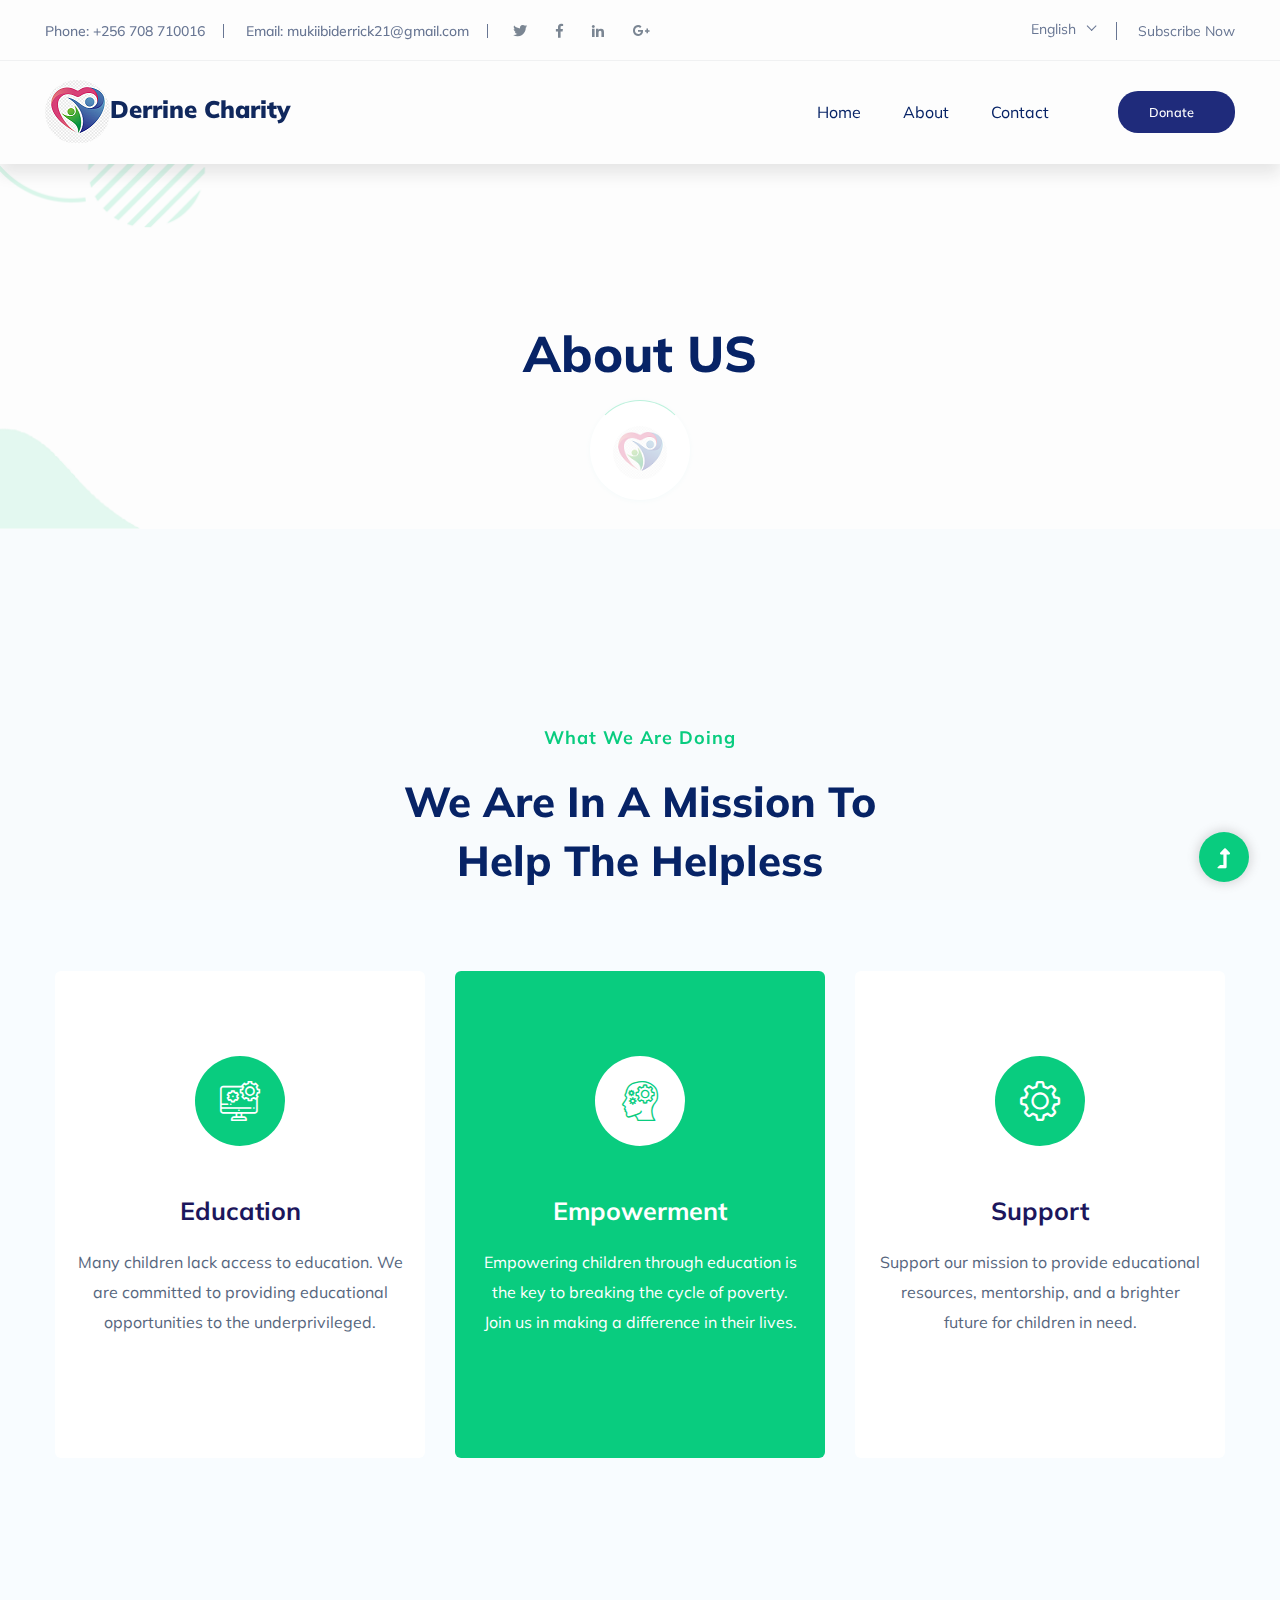
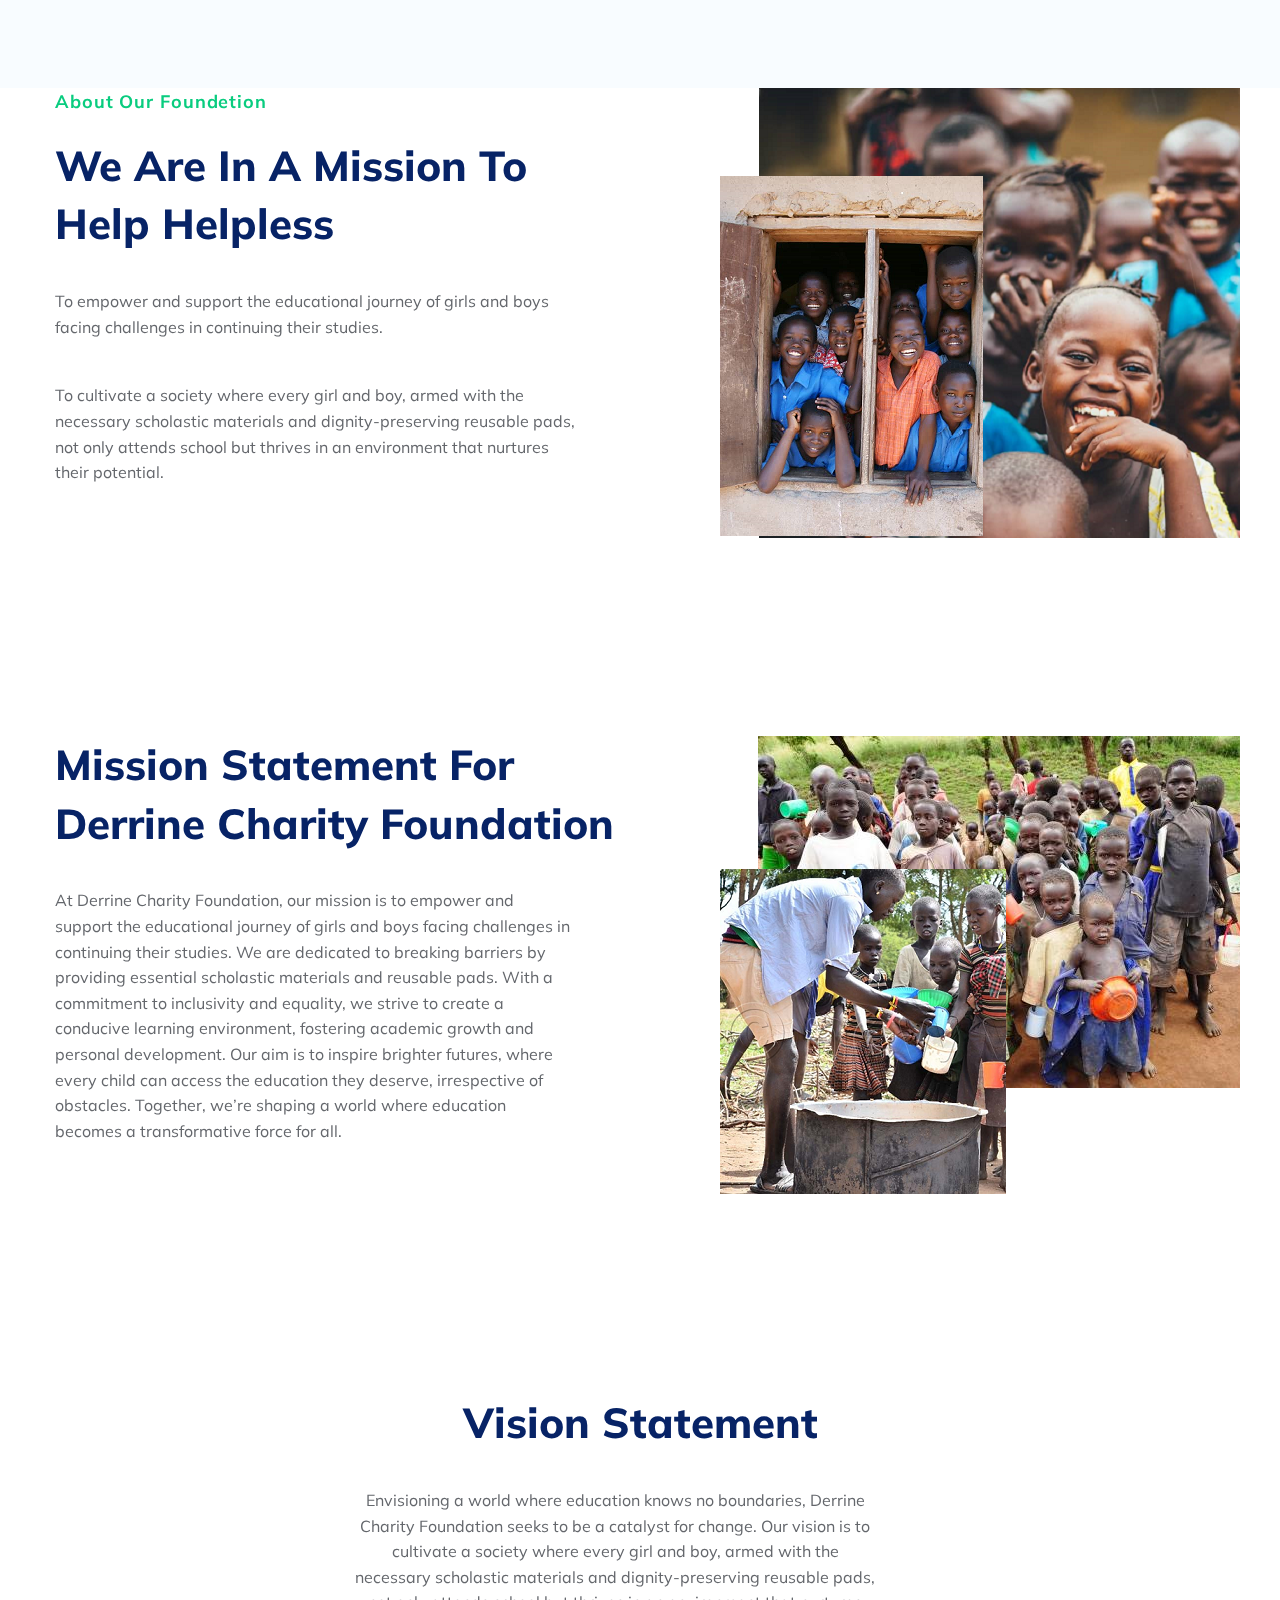
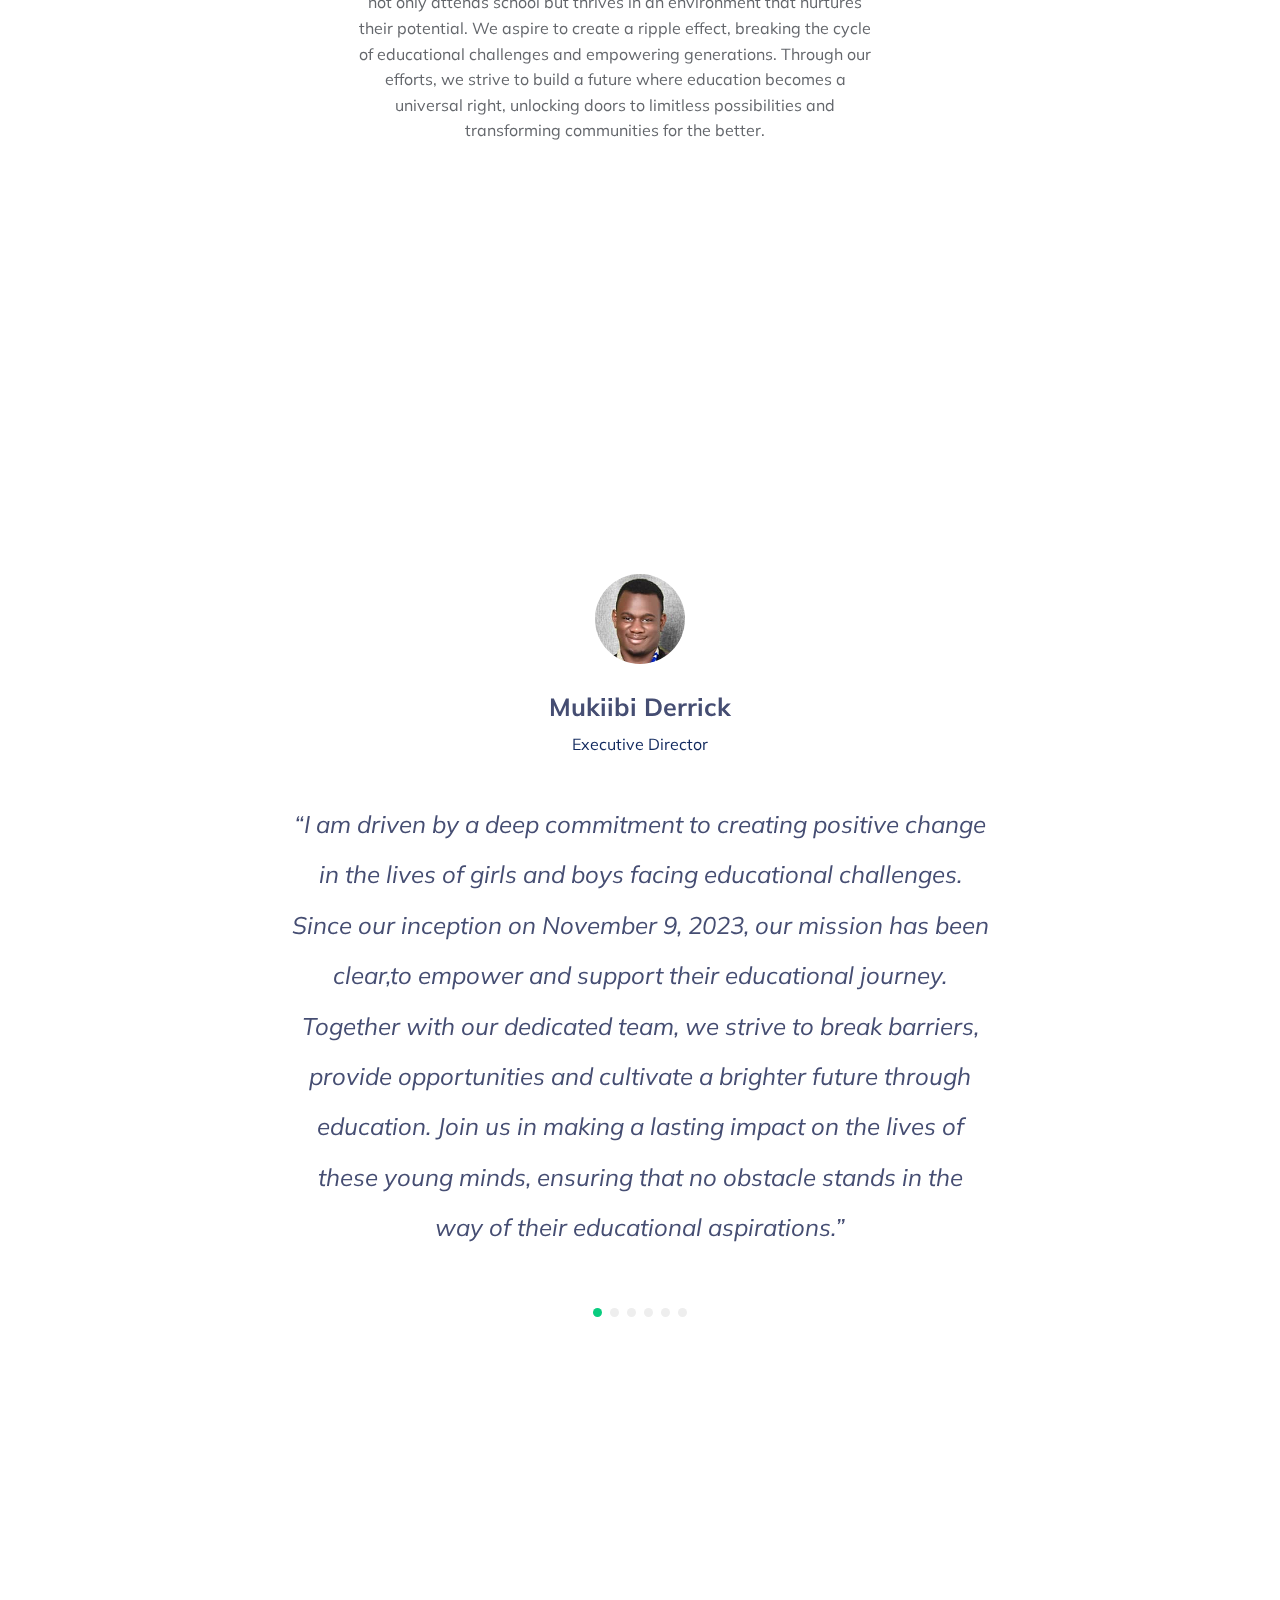
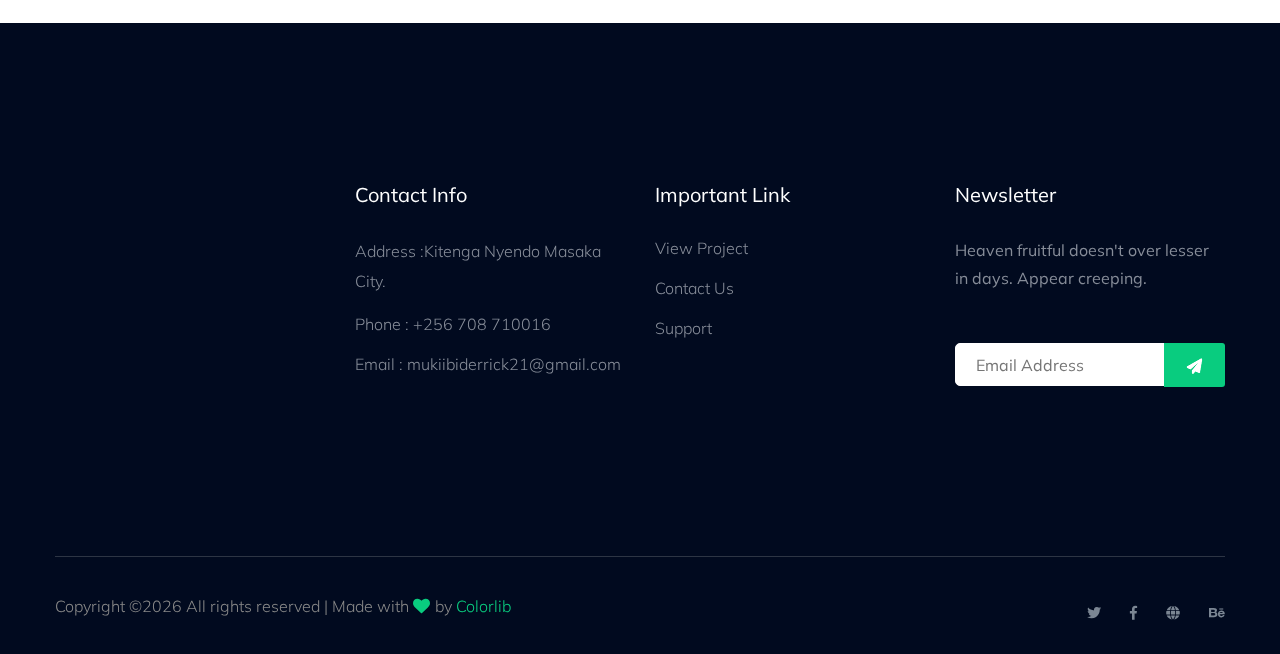
==== about.html @ 6954364d "editted" ====
<!doctype html>
<html class="no-js" lang="zxx">
<head>
    <meta charset="utf-8">
    <meta http-equiv="x-ua-compatible" content="ie=edge">
    <title>Derrine Charity Foundation</title>
    <meta name="description" content="">
    <meta name="viewport" content="width=device-width, initial-scale=1">
    <link rel="manifest" href="site.webmanifest">
    <link rel="shortcut icon" type="image/x-icon" href="assets/img/favicon.ico">

	<!-- CSS here -->
	<link rel="stylesheet" href="assets/css/bootstrap.min.css">
	<link rel="stylesheet" href="assets/css/owl.carousel.min.css">
	<link rel="stylesheet" href="assets/css/slicknav.css">
    <link rel="stylesheet" href="assets/css/flaticon.css">
    <link rel="stylesheet" href="assets/css/progressbar_barfiller.css">
    <link rel="stylesheet" href="assets/css/gijgo.css">
    <link rel="stylesheet" href="assets/css/animate.min.css">
    <link rel="stylesheet" href="assets/css/animated-headline.css">
	<link rel="stylesheet" href="assets/css/magnific-popup.css">
	<link rel="stylesheet" href="assets/css/fontawesome-all.min.css">
	<link rel="stylesheet" href="assets/css/themify-icons.css">
	<link rel="stylesheet" href="assets/css/slick.css">
	<link rel="stylesheet" href="assets/css/nice-select.css">
	<link rel="stylesheet" href="assets/css/style.css">
</head>
<body>
    <!-- ? Preloader Start -->
    <div id="preloader-active">
        <div class="preloader d-flex align-items-center justify-content-center">
            <div class="preloader-inner position-relative">
                <div class="preloader-circle"></div>
                <div class="preloader-img pere-text">
                    <!-- <img src="assets/img/logo/loder.png" alt=""> -->
                    <a href="index.html" class="logo"><img src="assets/img/logo/loder.png" class="loderr"></a>
                </div>
            </div>
        </div>
    </div>
    <!-- Preloader Start -->
    <header>
        <!-- Header Start -->
        <div class="header-area">
            <div class="main-header ">
                <div class="header-top d-none d-lg-block">
                    <div class="container-fluid">
                        <div class="col-xl-12">
                            <div class="row d-flex justify-content-between align-items-center">
                                <div class="header-info-left d-flex">
                                    <ul>     
                                        <li>Phone: +256 708 710016</li>
                                        <li>Email: mukiibiderrick21@gmail.com</li>
                                    </ul>
                                    <div class="header-social">    
                                        <ul>
                                            <li><a href="#"><i class="fab fa-twitter"></i></a></li>
                                            <li><a  href="https://www.facebook.com/sai4ull"><i class="fab fa-facebook-f"></i></a></li>
                                            <li><a href="#"><i class="fab fa-linkedin-in"></i></a></li>
                                            <li> <a href="#"><i class="fab fa-google-plus-g"></i></a></li>
                                        </ul>
                                    </div>
                                </div>
                                <div class="header-info-right d-flex align-items-center">
                                    <div class="select-this">
                                        <form action="#">
                                            <div class="select-itms">
                                                <select name="select" id="select1">
                                                    <option value="">English</option>
                                                    <option value="">Bangla</option>
                                                    <option value="">Arabic</option>
                                                    <option value="">Hindi</option>
                                                </select>
                                            </div>
                                        </form>
                                    </div>
                                    <ul class="contact-now">     
                                        <li><a href="#">Subscribe Now</a></li>
                                    </ul>
                                </div>
                            </div>
                        </div>
                    </div>
                </div>
                <div class="header-bottom  header-sticky">
                    <div class="container-fluid">
                        <div class="row align-items-center">
                            <!-- Logo -->
                            <div class="col-xl-2 col-lg-2">
                                <div class="logo">
                                    <!-- <a href="index.html"><img src="assets/img/logo/logo.png" alt=""></a> -->
                                    <a href="index.html" class="logo"><img src="assets/img/logo/loder.png" class="loderr">Derrine Charity </a>
                                </div>
                            </div>
                            <div class="col-xl-10 col-lg-10">
                                <div class="menu-wrapper  d-flex align-items-center justify-content-end">
                                    <!-- Main-menu -->
                                    <div class="main-menu d-none d-lg-block">
                                        <nav>
                                            <ul id="navigation">                                                                                          
                                                <li><a href="index.html">Home</a></li>
                                                <li><a href="about.html">About</a></li>
                                                <!-- <li><a href="program.html">latest causes</a></li> -->
                                                <!-- <li><a href="events.html">social events </a></li>
                                                <li><a href="blog.html">Blog</a>
                                                    <ul class="submenu">
                                                        <li><a href="blog.html">Blog</a></li>
                                                        <li><a href="blog_details.html">Blog Details</a></li>
                                                        <li><a href="elements.html">Element</a></li>
                                                    </ul>
                                                </li> -->
                                                <li><a href="contact.html">Contact</a></li>
                                            </ul>
                                        </nav>
                                    </div>
                                    <!-- Header-btn -->
                                    <div class="header-right-btn d-none d-lg-block ml-20">
                                        <a href="#" class="genric-btn primary circle arrow">Donate<span class="lnr lnr-arrow-right"></span></a>
                                    </div>
                                </div>
                            </div> 
                            <!-- Mobile Menu -->
                            <div class="col-12">
                                <div class="mobile_menu d-block d-lg-none"></div>
                            </div>
                        </div>
                    </div>
                </div>
            </div>
        </div>
        <!-- Header End -->
    </header>
    <!-- header end -->
    <main>
    <!--? Hero Start -->
    <div class="slider-area2">
        <div class="slider-height2 d-flex align-items-center">
            <div class="container">
                <div class="row">
                    <div class="col-xl-12">
                        <div class="hero-cap hero-cap2 pt-20 text-center">
                            <h2>About US</h2>
                        </div>
                    </div>
                </div>
            </div>
        </div>
    </div>
    <!-- Hero End -->
    <!--? Services Area Start -->
    <div class="service-area section-padding30">
        <div class="container">
            <div class="row justify-content-center">
                <div class="col-xl-6 col-lg-7 col-md-10 col-sm-10">
                    <!-- Section Tittle -->
                    <div class="section-tittle text-center mb-80">
                        <span>What we are doing</span>
                        <h2>We Are In A Mission To Help The Helpless</h2>
                    </div>
                </div>
            </div>
            <div class="row">
                <div class="col-lg-4 col-md-6 col-sm-6">
                    <div class="single-cat text-center mb-50">
                        <div class="cat-icon">
                            <span class="flaticon-null-1"></span>
                        </div>
                        <div class="cat-cap">
                            <h5><a href="#">Education</a></h5>
                            <p>Many children lack access to education. We are committed to providing educational opportunities to the underprivileged.</p>
                        </div>
                    </div>
                </div>
                <div class="col-lg-4 col-md-6 col-sm-6">
                    <div class="single-cat active text-center mb-50">
                        <div class="cat-icon">
                            <span class="flaticon-think"></span>
                        </div>
                        <div class="cat-cap">
                            <h5><a href="#">Empowerment</a></h5>
                            <p>Empowering children through education is the key to breaking the cycle of poverty. Join us in making a difference in their lives.</p>
                        </div>
                    </div>
                </div>
                <div class="col-lg-4 col-md-6 col-sm-6">
                    <div class="single-cat text-center mb-50">
                        <div class="cat-icon">
                            <span class="flaticon-gear"></span>
                        </div>
                        <div class="cat-cap">
                            <h5><a href="#">Support</a></h5>
                            <p>Support our mission to provide educational resources, mentorship, and a brighter future for children in need.</p>
                        </div>
                    </div>
                </div>
            </div>
        </div>
    </div>
    <!-- Services Area End -->
    <!--? About Law Start-->
    <section class="about-low-area section-padding2 mtop">
        <div class="container">
            <div class="row">
                <div class="col-lg-6 col-md-10">
                    <div class="about-caption mb-50">
                        <!-- Section Tittle -->
                        <div class="section-tittle mb-35">
                            <span>About our foundetion</span>
                            <h2>We Are In A Mission To  Help Helpless</h2>
                        </div>
                        <p>To empower and support the educational journey of girls and boys facing challenges in continuing their studies.
                        </p>
                        <p>To cultivate a society where every girl and boy, armed with the necessary scholastic materials and dignity-preserving reusable pads, not only attends school but thrives in an environment that nurtures their potential.
                        </p>
                     
                     
                    </div>
                   
                </div>
                <div class="col-lg-6 col-md-12">
                    <!-- about-img -->
                    <div class="about-img ">
                        <div class="about-font-img d-none d-lg-block">
                            <img src="assets/img/gallery/about2.png" alt="">
                        </div>
                        <div class="about-back-img ">
                            <img src="assets/img/gallery/about1.png" alt="">
                        </div>
                    </div>
                </div>
            </div>
        </div>
    </section>

    <section class="about-low-area section-padding2 mtop">
        <div class="container">
            <div class="row">
                <div class="col-lg-6 col-md-10">
                    <div class="about-caption mb-50">
                        <!-- Section Tittle -->
                        <div class="section-tittle mb-35">
                           
                            <h2>Mission Statement for Derrine Charity Foundation</h2>
                        </div>
                        <p>At Derrine Charity Foundation, our mission is to empower and support the educational journey of girls and boys facing challenges in continuing their studies. 
                            We are dedicated to breaking barriers by providing essential scholastic materials and reusable pads. With a commitment to inclusivity and equality, 
                            we strive to create a conducive learning environment, fostering academic growth and personal development. Our aim is to inspire brighter futures, where every child can access the education they deserve, irrespective of obstacles. 
                            Together, we’re shaping a world where education becomes a transformative force for all.
                        </p>
                     
                    </div>
                   
                </div>
                <div class="col-lg-6 col-md-12">
                    <!-- about-img -->
                    <div class="about-img ">
                        <div class="about-font-img d-none d-lg-block ">
                            <img src="assets/img/gallery/about6.png" alt="">
                        </div>
                        <div class="about-back-img ">
                            <img src="assets/img/gallery/about4.png" alt="">
                        </div>
                    </div>
                </div>
               
            </div>
        </div>
    </section>

    <section class="about-low-area section-padding2 mtop">
        <div class="container full2">
            <div class="row full2">
                <div class="col-lg-6 col-md-10">
                    <div class="about-caption mb-50">
                        <!-- Section Tittle -->
                        <div class="section-tittle mb-35">
                           
                            <h2> Vision Statement</h2>
                        </div>
                        <p>Envisioning a world where education knows no boundaries, Derrine Charity Foundation seeks to be a catalyst for change. Our vision is to cultivate a society 
                            where every girl and boy, armed with the necessary scholastic materials
                             and dignity-preserving reusable pads, not only attends school but thrives in an environment that nurtures their potential. We aspire to create a ripple effect, breaking the cycle of educational challenges and empowering generations. Through our efforts, we strive to build a future where education becomes a universal right, unlocking doors to limitless possibilities and transforming communities for the better.
                        </p>
                     
                    </div>
                   
                </div>
              
            </div>
        </div>
    </section>
    <!-- About Law End-->
    <!-- Want To work -->
    <div class="testimonial-area testimonial-padding mtop">
        <div class="container">
            <!-- Testimonial contents -->
            <div class="testimonial-area testimonial-padding">
                <div class="container">
                    <!-- Testimonial contents -->
                    <div class="row d-flex justify-content-center">
                        <div class="col-xl-8 col-lg-8 col-md-10">
                            <div class="h1-testimonial-active dot-style">
                                <!-- Single Testimonial -->
                                <div class="single-testimonial text-center">
                                    <div class="testimonial-caption ">
                                        <!-- founder -->
                                        <div class="testimonial-founder">
                                            <div class="founder-img mb-40 ">
                                                <img src="assets/img/gallery/derrick.png" class="rad">
                                                <span>Mukiibi Derrick</span>
                                                <p>Executive Director</p>
                                            </div>
                                        </div>
                                        <div class="testimonial-top-cap">
                                            <p>“I am driven by a deep commitment to creating positive change in the lives of girls and boys facing educational challenges. Since our inception on November 9, 2023, 
                                                our mission has been clear,to empower and support their educational journey. 
                                                Together with our dedicated team, we strive to break barriers, provide opportunities and cultivate a brighter future through education. 
                                                Join us in making a lasting impact on the lives of these young minds,
                                                 ensuring that no obstacle stands in the way of their educational aspirations.”</p>
                                        </div>
                                    </div>
                                </div>
                                <!-- Single Testimonial -->
                                <div class="single-testimonial text-center">
                                    <div class="testimonial-caption ">
                                        <!-- founder -->
                                        <div class="testimonial-founder">
                                            <div class="founder-img mb-40 ">
                                                <img src="assets/img/gallery/caroline.png" class="rad" alt="">
                                                <span>Nabuunya Caroline</span>
                                                <p>Finance Manager</p>
                                            </div>
                                        </div>
                                        <div class="testimonial-top-cap">
                                            <p>“Managing finances is not just about numbers; it's about making every penny count for the betterment of our community. Together, let's build a financially sustainable future.”</p>
                                        </div>
                                    </div>
                                </div>
                                <!-- Single Testimonial -->
                                <div class="single-testimonial text-center">
                                    <div class="testimonial-caption ">
                                        <!-- founder -->
                                        <div class="testimonial-founder">
                                            <div class="founder-img mb-40">
                                                <img src="assets/img/gallery/flavia.jpg "class="rad"  alt="">
                                                <span>Namuddu Flavia</span>
                                                <p>Secretary</p>
                                            </div>
                                        </div>
                                        <div class="testimonial-top-cap">
                                            <p>“As a secretary, I ensure smooth communication and organization. Let's work together to create a positive impact and lasting change in the lives of those we serve.”</p>
                                        </div>
                                    </div>
                                </div>
                                 <!-- Single Testimonial -->
                                 <div class="single-testimonial text-center">
                                    <div class="testimonial-caption ">
                                        <!-- founder -->
                                        <div class="testimonial-founder">
                                            <div class="founder-img mb-40">
                                                <img src="assets/img/gallery/christine.png "class="rad"  alt="">
                                                <span>Nakazibwe Christine</span>
                                                <p>Adminitrative Coordinator</p>
                                            </div>
                                        </div>
                                        <div class="testimonial-top-cap">
                                            <p>“In my role, I strive for efficient and effective administrative processes. Together, let's build a strong foundation for our organization's success.”</p>
                                        </div>
                                    </div>
                                </div>
                                  <!-- Single Testimonial -->
                                  <div class="single-testimonial text-center">
                                    <div class="testimonial-caption ">
                                        <!-- founder -->
                                        <div class="testimonial-founder">
                                            <div class="founder-img mb-40">
                                                <img src="assets/img/gallery/funds.png "class="rad"  alt="">
                                                <span>Dungu Lawrence Rodgers</span>
                                                <p>Fundraising Co-ordinator</p>
                                            </div>
                                        </div>
                                        <div class="testimonial-top-cap">
                                            <p>“As the Fundraising Coordinator, I am passionate about connecting donors with impactful projects. Let's join hands to make a difference in the lives of those in need.”</p>
                                        </div>
                                    </div>
                                </div>
                                  <!-- Single Testimonial -->
                                  <div class="single-testimonial text-center">
                                    <div class="testimonial-caption ">
                                        <!-- founder -->
                                        <div class="testimonial-founder">
                                            <div class="founder-img mb-40">
                                                <img src="assets/img/gallery/operations.png "class="rad"  alt="">
                                                <span>Mathias Siligi Makoba</span>
                                                <p>Operations Manager</p>
                                            </div>
                                        </div>
                                        <div class="testimonial-top-cap">
                                            <p>“I am at an age where I just want to be fit and healthy our bodies are our responsibility! So start caring for your body and it will care for you. Eat clean it will care for you and workout hard.”</p>
                                        </div>
                                    </div>
                                </div>
                            </div>
                        </div>
                    </div>
                </div>
            </div>
    <!-- Testimonial End -->

    <!--? Count Down Start -->
   
    <!-- Count Down End -->

    </main>
    <footer>
        <div class="footer-wrapper section-bg2" data-background="assets/img/gallery/footer_bg.png">
            <!-- Footer Top-->
            <div class="footer-area footer-padding">
                <div class="container">
                    <div class="row d-flex justify-content-between">
                        <div class="col-xl-3 col-lg-3 col-md-4 col-sm-6">
                        <div class="single-footer-caption mb-50">
                            <div class="single-footer-caption mb-30">
                                <div class="footer-tittle">
                                    <div class="footer-logo mb-20">
                                        <!-- <a href="index.html" class="logo1">logo</a> -->
                                    </div>
                                </div>
                            </div>
                        </div>
                        </div>
                        <div class="col-xl-3 col-lg-3 col-md-4 col-sm-5">
                            <div class="single-footer-caption mb-50">
                                <div class="footer-tittle">
                                    <h4>Contact Info</h4>
                                    <ul>
                                        <li>
                                            <p>Address :Kitenga Nyendo Masaka City.</p>
                                        </li>
                                        <li><a href="#">Phone : +256 708 710016</a></li>
                                        <li><a href="#">Email : mukiibiderrick21@gmail.com</a></li>
                                    </ul>
                                </div>

                            </div>
                        </div>
                        <div class="col-xl-3 col-lg-3 col-md-4 col-sm-5">
                            <div class="single-footer-caption mb-50">
                                <div class="footer-tittle">
                                    <h4>Important Link</h4>
                                    <ul>
                                        <li><a href="#"> View Project</a></li>
                                        <li><a href="./contact.html">Contact Us</a></li>
        
                                        <li><a href="./contact.html">Support</a></li>
                                    </ul>
                                </div>
                            </div>
                        </div>
                        <div class="col-xl-3 col-lg-3 col-md-4 col-sm-5">
                            <div class="single-footer-caption mb-50">
                                <div class="footer-tittle">
                                    <h4>Newsletter</h4>
                                    <div class="footer-pera footer-pera2">
                                    <p>Heaven fruitful doesn't over lesser in days. Appear creeping.</p>
                                </div>
                                <!-- Form -->
                                <div class="footer-form" >
                                    <div id="mc_embed_signup">
                                        <form target="_blank" action="https://spondonit.us12.list-manage.com/subscribe/post?u=1462626880ade1ac87bd9c93a&amp;id=92a4423d01"
                                        method="get" class="subscribe_form relative mail_part">
                                            <input type="email" name="email" id="newsletter-form-email" placeholder="Email Address"
                                            class="placeholder hide-on-focus" onfocus="this.placeholder = ''"
                                            onblur="this.placeholder = ' Email Address '">
                                            <div class="form-icon">
                                                <button type="submit" name="submit" id="newsletter-submit"
                                                class="email_icon newsletter-submit button-contactForm"><img src="assets/img/gallery/form.png" alt=""></button>
                                            </div>
                                            <div class="mt-10 info"></div>
                                        </form>
                                    </div>
                                </div>
                                </div>
                            </div>
                        </div>
                    </div>
                </div>
            </div>
            <!-- footer-bottom -->
            <div class="footer-bottom-area">
                <div class="container">
                    <div class="footer-border">
                        <div class="row d-flex justify-content-between align-items-center">
                            <div class="col-xl-10 col-lg-9 ">
                                <div class="footer-copy-right">
                                    <p><!-- Link back to Colorlib can't be removed. Template is licensed under CC BY 3.0. -->
  Copyright &copy;<script>document.write(new Date().getFullYear());</script> All rights reserved | Made with <i class="fa fa-heart" aria-hidden="true"></i> by <a href="https://colorlib.com" target="_blank">Colorlib</a>
  <!-- Link back to Colorlib can't be removed. Template is licensed under CC BY 3.0. --></p>
                                </div>
                            </div>
                            <div class="col-xl-2 col-lg-3">
                                <div class="footer-social f-right">
                                    <a href="#"><i class="fab fa-twitter"></i></a>
                                    <a  href="https://www.facebook.com/sai4ull"><i class="fab fa-facebook-f"></i></a>
                                    <a href="#"><i class="fas fa-globe"></i></a>
                                    <a href="#"><i class="fab fa-behance"></i></a>
                                </div>
                            </div>
                        </div>
                    </div>
                </div>
            </div>
        </div>
    </footer>

    <!-- Scroll Up -->
    <div id="back-top" >
        <a title="Go to Top" href="#"> <i class="fas fa-level-up-alt"></i></a>
    </div>

    <!-- JS here -->

    <script src="./assets/js/vendor/modernizr-3.5.0.min.js"></script>
    <!-- Jquery, Popper, Bootstrap -->
    <script src="./assets/js/vendor/jquery-1.12.4.min.js"></script>
    <script src="./assets/js/popper.min.js"></script>
    <script src="./assets/js/bootstrap.min.js"></script>
    <!-- Jquery Mobile Menu -->
    <script src="./assets/js/jquery.slicknav.min.js"></script>

    <!-- Jquery Slick , Owl-Carousel Plugins -->
    <script src="./assets/js/owl.carousel.min.js"></script>
    <script src="./assets/js/slick.min.js"></script>
    <!-- One Page, Animated-HeadLin -->
    <script src="./assets/js/wow.min.js"></script>
    <script src="./assets/js/animated.headline.js"></script>
    <script src="./assets/js/jquery.magnific-popup.js"></script>

    <!-- Date Picker -->
    <script src="./assets/js/gijgo.min.js"></script>
    <!-- Nice-select, sticky -->
    <script src="./assets/js/jquery.nice-select.min.js"></script>
    <script src="./assets/js/jquery.sticky.js"></script>
    <!-- Progress -->
    <script src="./assets/js/jquery.barfiller.js"></script>
    
    <!-- counter , waypoint,Hover Direction -->
    <script src="./assets/js/jquery.counterup.min.js"></script>
    <script src="./assets/js/waypoints.min.js"></script>
    <script src="./assets/js/jquery.countdown.min.js"></script>
    <script src="./assets/js/hover-direction-snake.min.js"></script>

    <!-- contact js -->
    <script src="./assets/js/contact.js"></script>
    <script src="./assets/js/jquery.form.js"></script>
    <script src="./assets/js/jquery.validate.min.js"></script>
    <script src="./assets/js/mail-script.js"></script>
    <script src="./assets/js/jquery.ajaxchimp.min.js"></script>
    
    <!-- Jquery Plugins, main Jquery -->	
    <script src="./assets/js/plugins.js"></script>
    <script src="./assets/js/main.js"></script>
    
    </body>
</html>
---- assets/css/flaticon.css ----
/*
  	Flaticon icon font: Flaticon
  	Creation date: 02/06/2020 05:24
  	*/

@font-face {
  font-family: "Flaticon";
  src: url("../fonts/Flaticon.eot");
  src: url("../fonts/Flaticon.eot?#iefix") format("embedded-opentype"),
       url("../fonts/Flaticon.woff2") format("woff2"),
       url("../fonts/Flaticon.woff") format("woff"),
       url("../fonts/Flaticon.ttf") format("truetype"),
       url("../fonts/Flaticon.svg#Flaticon") format("svg");
  font-weight: normal;
  font-style: normal;
}

@media screen and (-webkit-min-device-pixel-ratio:0) {
  @font-face {
    font-family: "Flaticon";
    src: url("../fonts/Flaticon.svg#Flaticon") format("svg");
  }
}

[class^="flaticon-"]:before, [class*=" flaticon-"]:before,
[class^="flaticon-"]:after, [class*=" flaticon-"]:after {   
  font-family: Flaticon;
font-style: normal;
}

.flaticon-null:before { content: "\f100"; }
.flaticon-null-1:before { content: "\f101"; }
.flaticon-gear:before { content: "\f102"; }
.flaticon-think:before { content: "\f103"; }
---- assets/css/progressbar_barfiller.css ----
/* Custom Code skills */
.single-skill{
  display: flex;
}

.single-skill span {
	color: #79838b;
	font-size: 13px;
	font-weight: 300;
	letter-spacing: 0;
	margin-bottom: 14px;
	display: block;
}
.single-skill .bar-progress {
	width: 100%;
}
.single-skill .bar-title {
  width: 20%;
  margin-bottom: 19px;
}

.skills-content {
  padding-top: 200px;
  padding-left: 70px;
}

.skills-shape-bg {
  height: 651px;
  width: 868px;
  position: absolute;
  content: "";
  border: 2px solid #4d4d4d;
  left: 40%;
  top: 255px;
}

.skills-shape-bg::before {
  position: absolute;
  content: "";
  height: 465px;
  width: 300px;
  border: 2px solid #4d4d4d;
  left: -35%;
  top: 50%;
  transform: translateY(-50%);
  border-right: 0;
}



/* Default */
.barfiller {
	width: 100%;
	height: 10px;
	background: #f6f9fc;
  position: relative;
  border-radius: 5px;
}

.barfiller .fill {
  display: block;
  position: relative;
  width: 0px;
  height: 100%;
  background: #333;
  z-index: 1;
  border-radius: 5px;
}

.barfiller .tipWrap { display: none; }

.barfiller .tip {
  margin-top: -28px;
  padding: 2px 4px;
  font-size: 16px;
  color: #09cc7f;
  left: 0px;
  position: absolute;
  z-index: 2;
  background: transparent;
  font-weight: 800;
}

.barfiller .tip:after {
  border: solid;
  border-color: rgba(0,0,0,.8) transparent;
  border-width: 6px 6px 0 6px;
  content: "";
  display: block;
  position: absolute;
  left: 9px;
  top: 100%;
  z-index: 9;
  display: none;
  
}
---- assets/css/gijgo.css ----
.gj-button {
    background-color: #f5f5f5;
    border: 1px solid #ddd;
    color: #000;
    border-radius: 3px;
    padding: 6px 10px;
    cursor: pointer;
}

.gj-unselectable {
    -webkit-touch-callout: none;
    -webkit-user-select: none;
    -khtml-user-select: none;
    -moz-user-select: none;
    -ms-user-select: none;
    user-select: none;
}

.gj-row {
    display: -webkit-box;
    display: -ms-flexbox;
    display: flex;
    -ms-flex-wrap: wrap;
    flex-wrap: wrap;
}

.gj-margin-left-5 {
    margin-left: 5px;
}

.gj-margin-left-10 {
    margin-left: 10px;
}

.gj-width-full {
    width: 100%;
}

.gj-cursor-pointer {
    cursor: pointer;
}

.gj-text-align-center {
    text-align: center;
}

.gj-font-size-16 {
    font-size: 16px;
}

.gj-hidden {
    display: none;
}

/** Material Design */
.gj-button-md {
    background: 0 0;
    border: none;
    border-radius: 2px;
    color: rgba(0, 0, 0, 0.87);
    position: relative;
    height: 36px;
    margin: 0;
    min-width: 64px;
    padding: 0 16px;
    display: inline-block;
    font-family: "Roboto","Helvetica","Arial",sans-serif;
    font-size: 1rem;
    font-weight: 500;
    text-transform: uppercase;
    letter-spacing: 0;
    overflow: hidden;
    will-change: box-shadow;
    transition: box-shadow .2s cubic-bezier(.4,0,1,1),background-color .2s cubic-bezier(.4,0,.2,1),color .2s cubic-bezier(.4,0,.2,1);
    outline: none;
    cursor: pointer;
    text-decoration: none;
    text-align: center;
    line-height: 36px;
    vertical-align: middle;
    overflow: hidden;
    -webkit-user-select: none;
    -moz-user-select: none;
    -ms-user-select: none;
    user-select: none;
}

.gj-button-md:hover {
    background-color: rgba(158,158,158,.2);
}

.gj-button-md:disabled {
    color: rgba(0,0,0,.26);
    background: 0 0;
}

.gj-button-md .material-icons,
.gj-button-md .gj-icon {
    vertical-align: middle;
    /*font-size: 1.3rem;
    margin-right: 4px;*/
}

.gj-button-md.gj-button-md-icon {
    width: 24px;
    height: 31px;
    min-width: 24px;
    padding: 0px;
    display: table;
}

.gj-button-md.gj-button-md-icon .material-icons,
.gj-button-md.gj-button-md-icon .gj-icon {
    display: table-cell;
    margin-right: 0px;
    width: 24px;
    height: 24px;
}

.gj-button-md.active {
    background-color: rgba(158,158,158,.4);
}

.gj-button-md-group {
    position: relative;
    display: inline-block;
    vertical-align: middle;
}
.gj-textbox-md {
	/* border: none; */
	/* border-bottom: 1px solid rgba(0,0,0,.42); */
	display: block;
	font-family: "Helvetica","Arial",sans-serif;
	font-size: 16px;
	line-height: 16px;
	/* padding: 4px 0px; */
	margin: 0;
	/* width: 100%; */
	background: 0 0;
	/* text-align: ; */
	color: rgba(0,0,0,.87);
	padding-left: 44px;
	border: 1px solid #dca73a;
	/* padding: 15px 15px; */
	/* text-align: center; */
	width: 177px;
	height: 55px;
	border-radius: 5px;
}
.gj-textbox-md:focus,
.gj-textbox-md:active {
    /* border-bottom: 2px solid rgba(0,0,0,.42); */
    outline: none;
}

.gj-textbox-md::placeholder {
    color: #8e8e8e;
}

.gj-textbox-md:-ms-input-placeholder {
    color: #8e8e8e;
}

.gj-textbox-md::-ms-input-placeholder {
    color: #8e8e8e;
}

.gj-md-spacer-24 {
    min-width: 24px;
    width: 24px;
    display: inline-block;
}

.gj-md-spacer-32 {
    min-width: 32px;
    width: 32px;
    display: inline-block;
}

.gj-modal {
    position: fixed;
    top: 0;
    right: 0;
    bottom: 0;
    left: 0;
    z-index: 1203;
    display: none;
    overflow: hidden;
    -webkit-overflow-scrolling: touch;
    outline: 0;
    background-color: rgba(0, 0, 0, 0.54118);
    transition: 200ms ease opacity;
    will-change: opacity;
}

/* List */
ul.gj-list li [data-role="wrapper"] {
    display: table;
    width: 100%;
}

ul.gj-list li [data-role="checkbox"] {
    display: table-cell;
    vertical-align:middle;
    text-align:center;
}

ul.gj-list li [data-role="image"] {
    display: table-cell;
    vertical-align:middle;
    text-align:center;
}

ul.gj-list li [data-role="display"] {
    display: table-cell;
    vertical-align:middle;
    cursor: pointer;
}

ul.gj-list li [data-role="display"]:empty:before {
  content: "\200b"; /* unicode zero width space character */
}

/* List - Bootstrap */
ul.gj-list-bootstrap {
    padding-left: 0px;
    margin-bottom: 0px;
}

ul.gj-list-bootstrap li {
    padding: 0px;
}

ul.gj-list-bootstrap li [data-role="wrapper"] {
    padding: 0px 10px;
}

ul.gj-list-bootstrap li [data-role="checkbox"] {
    width: 24px;
    padding: 3px;
}

ul.gj-list-bootstrap li [data-role="image"] {
    width: 24px;
    height: 24px;
}

ul.gj-list-bootstrap li [data-role="display"] {
    padding: 8px 0px 8px 4px;
}

.list-group-item.active ul li, .list-group-item.active:focus ul li, .list-group-item.active:hover ul li {
    text-shadow: none;
    color:initial;
}

/* List - Material Design */
ul.gj-list-md {
    padding: 0px;
    list-style: none;
    list-style-type: none;
    line-height: 24px;
    letter-spacing: 0;
    color: #616161; /* Gray 700 */
}

ul.gj-list-md li {
    display: list-item;
    list-style-type: none;
    padding: 0px;
    min-height: unset;
    box-sizing: border-box;
    align-items: center;
    cursor: default;
    overflow: hidden;

    font-family: "Roboto","Helvetica","Arial",sans-serif;
    font-size: 16px;
    font-weight: 400;
    letter-spacing: .04em;
    line-height: 1;
    
    -webkit-flex-direction: row;
    -ms-flex-direction: row;
    flex-direction: row;
    -webkit-flex-wrap: nowrap;
    -ms-flex-wrap: nowrap;
    flex-wrap: nowrap;
}

ul.gj-list-md li [data-role="checkbox"] {
    height: 24px;
    width: 24px;
}

ul.gj-list-md li [data-role="image"] {
    height: 24px;
    width: 24px;
}

ul.gj-list-md li [data-role="display"] {
    padding: 8px 0px 8px 5px;
    order: 0;
    flex-grow: 2;
    text-decoration: none;
    box-sizing: border-box;
    align-items: center;
    text-align: left;
    color: rgba(0,0,0,.87);
}

ul.gj-list-md li.disabled>[data-role="wrapper"]>[data-role="display"] {
    color: #9E9E9E; /* Gray 500 */
}

.gj-list-md-active {
    background: #e0e0e0;
    color: #3f51b5;
}


/* Picker */
.gj-picker {
    position: absolute;
    z-index: 1203;
    background-color: #fff;
}

.gj-picker .selected {
    color: #fff;
}

/* Material Design */
.gj-picker-md {
    font-family: "Roboto","Helvetica","Arial",sans-serif;
    font-size: 16px;
    font-weight: 400;
    letter-spacing: .04em;
    line-height: 1;
    color: rgba(0,0,0,.87);
    border: 1px solid #E0E0E0;
}

.gj-modal .gj-picker-md {
    border: 0px;
}

.gj-picker-md [role="header"] {
    color: rgba(255, 255, 255, 0.54);
    display: flex;
    background: #2196f3;
    align-items: baseline;
    user-select: none;
    justify-content: center;
}

.gj-picker-md [role="footer"] {
    float: right;
    padding: 10px;
}

.gj-picker-md [role="footer"] button.gj-button-md {
    color: #2196f3;
    font-weight: bold;
    font-size: 13px;
}

/* Bootstrap */
.gj-picker-bootstrap {
    border-radius: 4px;
    border: 1px solid #E0E0E0;
}

.gj-picker-bootstrap .selected {
    color: #888;
}

.gj-picker-bootstrap [role="header"] {
    background: #eee;
    color: #AAA;
}
@font-face {
    font-family: 'gijgo-material';
    src: url('../fonts/gijgo-material.eot?235541');
    src: url('../fonts/gijgo-material.eot?235541#iefix') format('embedded-opentype'), url('../fonts/gijgo-material.ttf?235541') format('truetype'), url('../fonts/gijgo-material.woff?235541') format('woff'), url('../fonts/gijgo-material.svg?235541#gijgo-material') format('svg');
    font-weight: normal;
    font-style: normal;
}

.gj-icon {
    /* use !important to prevent issues with browser extensions that change fonts */
    font-family: 'gijgo-material' !important;
    font-size: 24px;
    speak: none;
    font-style: normal;
    font-weight: normal;
    font-variant: normal;
    text-transform: none;
    line-height: 1;
    /* Enable Ligatures ================ */
    letter-spacing: 0;
    -webkit-font-feature-settings: "liga";
    -moz-font-feature-settings: "liga=1";
    -moz-font-feature-settings: "liga";
    -ms-font-feature-settings: "liga" 1;
    font-feature-settings: "liga";
    -webkit-font-variant-ligatures: discretionary-ligatures;
    font-variant-ligatures: discretionary-ligatures;
    /* Better Font Rendering =========== */
    -webkit-font-smoothing: antialiased;
    -moz-osx-font-smoothing: grayscale;
}

.gj-icon.undo:before {
    content: "\e900";
}

.gj-icon.vertical-align-top:before {
    content: "\e901";
}

.gj-icon.vertical-align-center:before {
    content: "\e902";
}

.gj-icon.vertical-align-bottom:before {
    content: "\e903";
}

.gj-icon.arrow-dropup:before {
    content: "\e904";
}

.gj-icon.clock:before {
    content: "\e905";
}

.gj-icon.refresh:before {
    content: "\e906";
}

.gj-icon.last-page:before {
    content: "\e907";
}

.gj-icon.first-page:before {
    content: "\e908";
}

.gj-icon.cancel:before {
    content: "\e909";
}

.gj-icon.clear:before {
    content: "\e90a";
}

.gj-icon.check-circle:before {
    content: "\e90b";
}

.gj-icon.delete:before {
    content: "\e90c";
}

.gj-icon.arrow-upward:before {
    content: "\e90d";
}

.gj-icon.arrow-forward:before {
    content: "\e90e";
}

.gj-icon.arrow-downward:before {
    content: "\e90f";
}

.gj-icon.arrow-back:before {
    content: "\e910";
}

.gj-icon.list-numbered:before {
    content: "\e911";
}

.gj-icon.list-bulleted:before {
    content: "\e912";
}

.gj-icon.indent-increase:before {
    content: "\e913";
}

.gj-icon.indent-decrease:before {
    content: "\e914";
}

.gj-icon.redo:before {
    content: "\e915";
}

.gj-icon.align-right:before {
    content: "\e916";
}

.gj-icon.align-left:before {
    content: "\e917";
}

.gj-icon.align-justify:before {
    content: "\e918";
}

.gj-icon.align-center:before {
    content: "\e919";
}

.gj-icon.strikethrough:before {
    content: "\e91a";
}

.gj-icon.italic:before {
    content: "\e91b";
}

.gj-icon.underlined:before {
    content: "\e91c";
}

.gj-icon.bold:before {
    content: "\e91d";
}

.gj-icon.arrow-dropdown:before {
    content: "\e91e";
}

.gj-icon.done:before {
    content: "\e91f";
}

.gj-icon.pencil:before {
    content: "\e920";
}

.gj-icon.minus:before {
    content: "\e921";
}

.gj-icon.plus:before {
    content: "\e922";
}

.gj-icon.chevron-up:before {
    content: "\e923";
}

.gj-icon.chevron-right:before {
    content: "\e924";
}

.gj-icon.chevron-down:before {
    content: "\e925";
}

.gj-icon.chevron-left:before {
    content: "\e926";
}

.gj-icon.event:before {
    content: "\e927";
}
.gj-draggable {
    cursor: move;
}
.gj-resizable-handle {
    position: absolute;
    font-size: 0.1px;
    display: block;
    -ms-touch-action: none;
    touch-action: none;
    z-index: 1203;
}

.gj-resizable-n {
    cursor: n-resize;
    height: 7px;
    width: 100%;
    top: -5px;
    left: 0;
}
.gj-resizable-e {
    cursor: e-resize;
    width: 7px;
    right: -5px;
    top: 0;
    height: 100%;
}
.gj-resizable-s {
    cursor: s-resize;
    height: 7px;
    width: 100%;
    bottom: -5px;
    left: 0;
}
.gj-resizable-w {
	cursor: w-resize;
	width: 7px;
	left: -5px;
	top: 0;
	height: 100%;
}
.gj-resizable-se {
	cursor: se-resize;
	width: 12px;
	height: 12px;
	right: 1px;
	bottom: 1px;
}
.gj-resizable-sw {
	cursor: sw-resize;
	width: 9px;
	height: 9px;
	left: -5px;
	bottom: -5px;
}
.gj-resizable-nw {
	cursor: nw-resize;
	width: 9px;
	height: 9px;
	left: -5px;
	top: -5px;
}
.gj-resizable-ne {
	cursor: ne-resize;
	width: 9px;
	height: 9px;
	right: -5px;
	top: -5px;
}

.gj-dialog-footer {
    position: absolute;
    bottom: 0px;
    width: 100%;
    margin-top: 0px;
}

.gj-dialog-scrollable [data-role="body"] {
    overflow-x: hidden;
    overflow-y: scroll;
}

/** Bootstrap 3 **/
.gj-dialog-bootstrap {
    overflow: hidden;
    z-index: 1202;
}

.gj-dialog-bootstrap [data-role="title"] {
    display: inline;
}
.gj-dialog-bootstrap [data-role="close"] {
    line-height: 1.42857143;
}

/** Bootstrap 4 **/
.gj-dialog-bootstrap4 {
    overflow: hidden;
    z-index: 1202;
}

.gj-dialog-bootstrap4 [data-role="title"] {
    display: inline;
}
.gj-dialog-bootstrap4 [data-role="close"] {
    line-height: 1.5;
}

/** Material Design **/
.gj-dialog-md {
    background-color: #FFF;
    overflow: hidden;
    border: none;
    box-shadow: 0 11px 15px -7px rgba(0,0,0,.2), 0 24px 38px 3px rgba(0,0,0,.14), 0 9px 46px 8px rgba(0,0,0,.12);
    box-sizing: border-box;
    position: relative;
    display: -webkit-box;
    display: -webkit-flex;
    display: -ms-flexbox;
    display: flex;
    -webkit-box-orient: vertical;
    -webkit-box-direction: normal;
    -webkit-flex-direction: column;
    -ms-flex-direction: column;
    flex-direction: column;
    -webkit-background-clip: padding-box;
    background-clip: padding-box;
    outline: 0;
    z-index: 1202;
}

.gj-dialog-md-header {
    padding: 24px 24px 0px 24px;
    font-family: "Roboto","Helvetica","Arial",sans-serif;
}

.gj-dialog-md-title {
    margin: 0;
    font-weight: 400;
    display: inline;
    line-height: 28px;
    font-size: 20px;
}

.gj-dialog-md-close {
    -webkit-appearance: none;
    padding: 0;
    cursor: pointer;
    background: 0 0;
    border: 0;
    float: right;
    line-height: 28px;
    font-size: 28px;
}

.gj-dialog-md-body {
    padding: 20px 24px 24px 24px;
    color: rgba(0,0,0,.54);
    font-family: "Helvetica","Arial",sans-serif;
    font-size: 14px;
    font-weight: 400;
    line-height: 20px;
}

.gj-dialog-md-footer {
    padding: 8px 8px 8px 24px;
    display: -webkit-flex;
    display: -ms-flexbox;
    display: flex;
    -webkit-flex-direction: row-reverse;
    -ms-flex-direction: row-reverse;
    flex-direction: row-reverse;
    -webkit-flex-wrap: wrap;
    -ms-flex-wrap: wrap;
    flex-wrap: wrap;

    box-sizing: border-box;
}

.gj-dialog-md-footer>*:first-child {
    margin-right: 0;
}

.gj-dialog-md-footer>* {
    margin-right: 8px;
    height: 36px;
}
DIV.gj-grid-wrapper {
    margin: auto;
    position: relative;
    clear:both;
    z-index: 1;
}

TABLE.gj-grid {
    margin: auto;    
    border-collapse: collapse;
    width: 100%;
    table-layout: fixed;
}

TABLE.gj-grid THEAD TH [data-role="selectAll"] {
    margin: auto;
}

TABLE.gj-grid THEAD TH [data-role="title"] {
    display: inline-block;
}

TABLE.gj-grid THEAD TH [data-role="sorticon"] {
    display: inline-block;
}

TABLE.gj-grid THEAD TH {
    overflow: hidden;
    text-overflow: ellipsis;
}

TABLE.gj-grid.autogrow-header-row THEAD TH {
    overflow: auto;
    text-overflow: initial;
    white-space: pre-wrap;
    -ms-word-break: break-word;
    word-break: break-word;
}

TABLE.gj-grid > tbody > tr > td {
    overflow: hidden;
    position: relative;
}

table.gj-grid tbody div[data-role="display"] {
    vertical-align: middle;
    text-indent: 0;
    white-space: pre-wrap;
    -ms-word-break: break-word;
    word-break: break-word;
}

table.gj-grid.fixed-body-rows tbody div[data-role="display"] {
    overflow: hidden;
    text-overflow: ellipsis;
    white-space: nowrap;
    -ms-word-break: initial;
    word-break: initial;
}

table.gj-grid tfoot DIV[data-role="display"] {
    vertical-align: middle;
    text-indent: 0;
    display: flex;
}

TABLE.gj-grid .fa {
    padding: 2px;
}

TABLE.gj-grid > tbody > tr > td > div {
    padding: 2px;
    overflow: hidden;
}

DIV.gj-grid-wrapper DIV.gj-grid-loading-cover
{
    background: #BBBBBB;
    opacity: 0.5;
    position: absolute;
    vertical-align: middle;
}

DIV.gj-grid-wrapper DIV.gj-grid-loading-text
{
    position: absolute;
    font-weight: bold;
}

/* Bootstrap Theme */
table.gj-grid-bootstrap thead th {
    background-color: #f5f5f5;
    vertical-align:middle;
}

table.gj-grid-bootstrap thead th [data-role="sorticon"] {
    margin-left: 5px;
}

table.gj-grid-bootstrap thead th [data-role="sorticon"] i.gj-icon,
table.gj-grid-bootstrap thead th [data-role="sorticon"] i.material-icons {
    position: absolute;
    font-size: 20px;
    top: 15px;
}

table.gj-grid-bootstrap tbody tr td div[data-role="display"] {
    padding: 0px;
}

.gj-grid-bootstrap-4 .gj-checkbox-bootstrap {
    display: inline-block;
    padding-top: 2px;
}

.gj-grid-bootstrap-4 tbody tr.active {
    background-color: rgba(0,0,0,.075);
}

/* Material Design Theme */
.gj-grid-md {
    position: relative;
    border: 1px solid #e0e0e0;
    border-collapse: collapse;
    white-space: nowrap;
    font-size: 13px;
    font-family: "Roboto","Helvetica","Arial",sans-serif;
    background-color: #fff;
}

.gj-grid-md td:first-of-type, .gj-grid-md th:first-of-type {
    padding-left: 24px;
}

.gj-grid-md th {
    position: relative;
    vertical-align: bottom;
    font-weight: 700;
    line-height: 31px;
    letter-spacing: 0;
    height: 56px;
    font-size: 12px;
    color: rgba(0,0,0,.54);
    padding-bottom: 8px;
    box-sizing: border-box;
    padding: 12px 18px;
    text-align: right;
}

.gj-grid-md td {
    position: relative;
    height: 48px;
    border-top: 1px solid #e0e0e0;
    border-bottom: 1px solid #e0e0e0;
    padding: 12px 18px;
    box-sizing: border-box;
    text-align: left;
    color: rgba(0,0,0,.87);
}

.gj-grid-md tbody tr {
    position: relative;
    height: 48px;
    transition-duration: .28s;
    transition-timing-function: cubic-bezier(.4,0,.2,1);
    transition-property: background-color;
}

.gj-grid-md tbody tr:hover {
    background-color: #EEEEEE; /* Gray 200 */
}

.gj-grid-md tbody tr.gj-grid-md-select {
    background-color: #F5F5F5; /* Grey 100 */
}


table.gj-grid-md thead th [data-role="sorticon"] {
    margin-left: 5px;
}

table.gj-grid-md thead th [data-role="sorticon"] i.gj-icon,
table.gj-grid-md thead th [data-role="sorticon"] i.material-icons {
    position: absolute;
    font-size: 16px;
    top: 19px;
}

table.gj-grid-md thead th.gj-grid-select-all {
    padding-bottom: 3px;
}
/* Hide all prioritized columns by default */
@media only all {
	th.display-1120,
	td.display-1120,
	th.display-960,
	td.display-960,
	th.display-800,
	td.display-800,
	th.display-640,
	td.display-640,
	th.display-480,
	td.display-480,
	th.display-320,
	td.display-320 {
		display: none;
	}
}

/* Show at 320px (20em x 16px) */
@media screen and (min-width: 20em) {
	TABLE.gj-grid-bootstrap th.display-320,
	TABLE.gj-grid-bootstrap td.display-320 {
		display: table-cell;
	}
}
/* Show at 480px (30em x 16px) */
@media screen and (min-width: 30em) {
	TABLE.gj-grid-bootstrap th.display-480,
	TABLE.gj-grid-bootstrap td.display-480 {
		display: table-cell;
	}
}
/* Show at 640px (40em x 16px) */
@media screen and (min-width: 40em) {
	TABLE.gj-grid-bootstrap th.display-640,
	TABLE.gj-grid-bootstrap td.display-640 {
		display: table-cell;
	}
}
/* Show at 800px (50em x 16px) */
@media screen and (min-width: 50em) {
	TABLE.gj-grid-bootstrap th.display-800,
	TABLE.gj-grid-bootstrap td.display-800 {
		display: table-cell;
	}
}
/* Show at 960px (60em x 16px) */
@media screen and (min-width: 60em) {
	TABLE.gj-grid-bootstrap th.display-960,
	TABLE.gj-grid-bootstrap td.display-960 {
		display: table-cell;
	}
}
/* Show at 1,120px (70em x 16px) */
@media screen and (min-width: 70em) {
	TABLE.gj-grid-bootstrap th.display-1120,
	TABLE.gj-grid-bootstrap td.display-1120 {
		display: table-cell;
	}
}

/* Material Design Theme */
.gj-grid-md tfoot tr th {
    padding-right: 14px;
}

.gj-grid-md tfoot tr[data-role="pager"] .gj-grid-mdl-pager-label {
    padding-left: 5px;
    padding-right: 5px;
}

.gj-grid-md tfoot tr[data-role="pager"] .gj-dropdown-md {
    margin-left: 12px;
}

.gj-grid-md tfoot tr[data-role="pager"] .gj-dropdown-md [role="presenter"] {
    font-size: 12px;
    font-weight: bold;
    color: rgba(0,0,0,.54);
}

.gj-grid-md tfoot tr[data-role="pager"] .gj-dropdown-md [role="presenter"] [role="display"] {
    text-align: right;
}

.gj-grid-md tfoot tr[data-role="pager"] .gj-grid-md-limit-select {
    margin-left: 10px;
    font-size: 12px;
    font-weight: bold;
    color: rgba(0,0,0,.54);
}

/* Bootstrap */
.gj-grid-bootstrap tfoot tr[data-role="pager"] th {
    line-height: 30px;
    background-color: #f5f5f5;
}

.gj-grid-bootstrap tfoot tr[data-role="pager"] th > div > div {
    margin-right: 5px;
}

.gj-grid-bootstrap tfoot tr[data-role="pager"] th > div > button {
    margin-right: 5px;
}

.gj-grid-bootstrap-4 tfoot tr[data-role="pager"] th > div button {
    height: 34px;
}

.gj-grid-bootstrap-4 tfoot tr[data-role="pager"] th div .gj-dropdown-bootstrap-4 .gj-dropdown-expander-mi .gj-icon {
    top: 5px;
}

.gj-grid-bootstrap-3 tfoot tr[data-role="pager"] th > div > input {
    margin-right: 5px;
    width: 40px;
    text-align: right;
    display: inline-block;
    font-weight: bold;
}

.gj-grid-bootstrap-4 tfoot tr[data-role="pager"] th > div > div.input-group {
    width: 40px;
}

.gj-grid-bootstrap-4 tfoot tr[data-role="pager"] th > div > div.input-group input {
    text-align: right;
    font-weight: bold;
    height: 34px;
    padding-top: 2px;
    padding-bottom: 6px;
}

.gj-grid-bootstrap tfoot tr[data-role="pager"] th > div > select {
    display: inline-block;
    margin-right: 5px;
    width: 60px;
}

.gj-grid-bootstrap tfoot tr[data-role="pager"] th .gj-dropdown-bootstrap .gj-list-bootstrap [data-role="display"] {
    line-height: 14px;
}

.gj-grid-bootstrap tfoot tr[data-role="pager"] th .gj-dropdown-bootstrap [role="presenter"] [role="display"] {
    font-weight: bold;
}

.gj-grid-bootstrap tfoot tr[data-role="pager"] th .gj-dropdown-bootstrap-3 [role="presenter"] {
    padding: 2px 8px;
}

.gj-grid-bootstrap tfoot tr[data-role="pager"] th .gj-dropdown-bootstrap-4 [role="presenter"] {
    padding: 1px 8px;
}
.gj-grid thead tr th div.gj-grid-column-resizer-wrapper {
    position: relative;
    width: 100%;
    height: 0px; 
    top: 0px; 
    left: 0px; 
    padding: 0px;
}

span.gj-grid-column-resizer {
    position: absolute;
    right: 0px;
    width: 10px;
    top: -100px;
    height: 300px;
    z-index: 1203;
    cursor: e-resize;
}

.gj-grid-resize-cursor {
    cursor: e-resize;
}
.gj-grid-md tbody tr.gj-grid-top-border td {
  border-top: 2px solid #777;
}
.gj-grid-md tbody tr.gj-grid-bottom-border td {
  border-bottom: 2px solid #777;
}

.gj-grid-bootstrap tbody tr.gj-grid-top-border td {
  border-top: 2px solid #777;
}
.gj-grid-bootstrap tbody tr.gj-grid-bottom-border td {
  border-bottom: 2px solid #777;
}
.gj-grid-md thead tr th.gj-grid-left-border,
.gj-grid-md tbody tr td.gj-grid-left-border
{
    border-left: 3px solid #777;
}
.gj-grid-md thead tr th.gj-grid-right-border,
.gj-grid-md tbody tr td.gj-grid-right-border
{
    border-right: 3px solid #777;
}

.gj-grid-bootstrap thead tr th.gj-grid-left-border,
.gj-grid-bootstrap tbody tr td.gj-grid-left-border
{
    border-left: 5px solid #ddd;
}
.gj-grid-bootstrap thead tr th.gj-grid-right-border,
.gj-grid-bootstrap tbody tr td.gj-grid-right-border
{
    border-right: 5px solid #ddd;
}
.gj-dirty {
    position: absolute;
    top: 0px;
    left: 0px;
    border-style: solid;
    border-width: 3px;
    border-color: #f00 transparent transparent #f00;
    padding: 0;
    overflow: hidden;
    vertical-align: top;
}

/* Material Design */
.gj-grid-md tbody tr td.gj-grid-management-column {
    padding: 3px;
}

.gj-grid-md tbody tr td[data-mode="edit"] {
    padding: 0px 18px;
}

.gj-grid-md tbody .gj-dropdown-md [role="presenter"] [role="display"] {
    padding: 0px;
}

/* Bootstrap */
.gj-grid-bootstrap tbody tr td[data-mode="edit"] {
    padding: 0px;
}

.gj-grid-bootstrap tbody tr td[data-mode="edit"] [data-role="edit"] {
    padding: 0px;
}

/* Bootstrap 3 */
.gj-grid-bootstrap-3 tbody tr td.gj-grid-management-column {
    padding: 3px;
}

.gj-grid-bootstrap-3 tbody tr td[data-mode="edit"] {
    height: 38px;
}

.gj-grid-bootstrap-3 tbody tr td[data-mode="edit"] [data-role="edit"] input[type="text"] {
    height: 37px;
    padding: 8px;
}

.gj-grid-bootstrap-3 tbody tr td[data-mode="edit"] .gj-dropdown-bootstrap [role="presenter"] {
    border: 0px;
    border-radius: 0px;
    height: 37px;
    padding-left: 8px;
}

.gj-grid-bootstrap-3 tbody tr td[data-mode="edit"] .gj-datepicker-bootstrap {
    height: 37px;
}

.gj-grid-bootstrap-3 tbody tr td[data-mode="edit"] .gj-datepicker-bootstrap [role="input"] {
    height: 37px;
    border:0px;
    border-radius: 0px;
}

.gj-grid-bootstrap-3 tbody tr td[data-mode="edit"] .gj-datepicker-bootstrap [role="right-icon"] {
    border:0px;
    border-radius: 0px;
}

.gj-grid-bootstrap-3 tbody tr td[data-mode="edit"] .gj-checkbox-bootstrap {
    display: inline-block;
    padding-top: 10px;
    height: 32px;
}

/* Bootstrap 4 */
.gj-grid-bootstrap-4 tbody tr td.gj-grid-management-column {
    padding: 6px;
}

.gj-grid-bootstrap-4 tbody tr td[data-mode="edit"] [data-role="edit"] input[type="text"] {
    height: 48px;
    padding-left: 12px;
}

.gj-grid-bootstrap-4 tbody tr td[data-mode="edit"] .gj-dropdown-bootstrap [role="presenter"] {
    border: 0px;
    border-radius: 0px;
    height: 48px;
    padding-left: 12px;
    font-family: -apple-system,system-ui,BlinkMacSystemFont,"Segoe UI",Roboto,"Helvetica Neue",Arial,sans-serif;
}

.gj-grid-bootstrap-4 tbody tr td[data-mode="edit"] .gj-dropdown-bootstrap-4 [role="expander"].gj-dropdown-expander-mi .gj-icon,
.gj-grid-bootstrap-4 tbody tr td[data-mode="edit"] .gj-dropdown-bootstrap-4 [role="expander"].gj-dropdown-expander-mi .material-icons {
    top: 13px;
}

.gj-grid-bootstrap-4 tbody tr td[data-mode="edit"] .gj-datepicker-bootstrap {
    height: 48px;
}

.gj-grid-bootstrap-4 tbody tr td[data-mode="edit"] .gj-datepicker-bootstrap [role="input"] {
    height: 48px;
    border:0px;
    border-radius: 0px;
}

.gj-grid-bootstrap-4 tbody tr td[data-mode="edit"] .gj-datepicker-bootstrap [role="right-icon"] {
    background-color: #fff;
}

.gj-grid-bootstrap-4 tbody tr td[data-mode="edit"] .gj-datepicker-bootstrap [role="right-icon"] button {
    border: 0px;
    border-radius: 0px;
    width: 43px;
    position: relative;
}

.gj-grid-bootstrap-4 tbody tr td[data-mode="edit"] .gj-datepicker-bootstrap [role="right-icon"] .gj-icon,
.gj-grid-bootstrap-4 tbody tr td[data-mode="edit"] .gj-datepicker-bootstrap [role="right-icon"] .material-icons {
    top: 13px;
    left: 10px;
    font-size: 24px;
}

.gj-grid-bootstrap-4 tbody tr td[data-mode="edit"] .gj-checkbox-bootstrap {
    display: inline-block;
    padding-top: 15px;
    height: 42px;
}
.gj-grid-md thead tr[data-role="filter"] th {
    border-top: 1px solid #e0e0e0;
}

div.gj-grid-wrapper div.gj-grid-bootstrap-toolbar {
    background-color: #f5f5f5;
    padding: 8px;
    font-weight: bold;
    border: 1px solid #ddd;
}

div.gj-grid-wrapper div.gj-grid-bootstrap-4-toolbar {
    background-color: #f5f5f5;
    padding: 12px;
    font-weight: bold;
    border: 1px solid #ddd;
}

div.gj-grid-wrapper div.gj-grid-md-toolbar {
    font-weight: bold;
    font-size: 24px;
    font-family: "Helvetica","Arial",sans-serif;
    background-color: rgb(255, 255, 255);
    
    border-top: 1px solid #e0e0e0;
    border-left: 1px solid #e0e0e0;
    border-right: 1px solid #e0e0e0;
    border-bottom: 0px;
    border-collapse: collapse;

    padding: 0 18px 0px 18px;
    line-height: 56px;
}
table.gj-grid-scrollable tbody {
    overflow-y: auto;
    overflow-x: hidden;
    display: block;
}

/* Material Design */
table.gj-grid-md.gj-grid-scrollable {
    border-bottom: 0px;
}

table.gj-grid-md.gj-grid-scrollable tbody {
    border-right: 1px solid #e0e0e0;
    border-bottom: 1px solid #e0e0e0;
}

table.gj-grid-md.gj-grid-scrollable tfoot {
    border-bottom: 1px solid #e0e0e0;
}

/* Bootstrap 3 */
table.gj-grid-bootstrap.gj-grid-scrollable {
    border-bottom: 0px;
}

table.gj-grid-bootstrap.gj-grid-scrollable tbody {
    border-right: 1px solid #ddd;
    border-bottom: 1px solid #ddd;
}

table.gj-grid-bootstrap.gj-grid-scrollable tbody tr[data-role="row"]:first-child td {
    border-top: 0px;
}

table.gj-grid-bootstrap.gj-grid-scrollable tbody tr[data-role="row"] td:first-child {
    border-left: 0px;
}

table.gj-grid-bootstrap.gj-grid-scrollable tbody tr[data-role="row"] td:last-child {
    border-right: 0px;
}

table.gj-grid-bootstrap.gj-grid-scrollable tfoot {
    border-bottom: 1px solid #ddd;
}

ul.gj-list li [data-role="spacer"] {
    display: table-cell;
}

ul.gj-list li [data-role="expander"] {
    display: table-cell;
    vertical-align:middle;
    text-align:center;
    cursor: pointer;
}

[data-type="tree"] ul li [data-role="expander"].gj-tree-material-icons-expander {
    width: 24px;
}

[data-type="tree"] ul li [data-role="expander"].gj-tree-font-awesome-expander {
    width: 24px;
}

[data-type="tree"] ul li [data-role="expander"].gj-tree-glyphicons-expander {
    width: 24px;
}

[data-type="tree"] ul li [data-role="expander"].gj-tree-glyphicons-expander .glyphicon {
    top: 4px;
    height: 24px;
}

/* Bootstrap Theme */
.gj-tree-bootstrap-3 ul.gj-list-bootstrap li {
    border: 0px;
    border-radius: 0px;
    color: #333;
}

.gj-tree-bootstrap-3 ul.gj-list-bootstrap li.active {
    color: #fff;
}

.gj-tree-bootstrap-3 ul.gj-list-bootstrap li.disabled {
    color: #777;
    background-color: #eee;
}

.gj-tree-bootstrap-4 ul.gj-list-bootstrap li {
    border: 0px;
    border-radius: 0px;
    color: #212529;
}

.gj-tree-bootstrap-4 ul.gj-list-bootstrap li.active {
    color: #fff;
}

.gj-tree-bootstrap-4 ul.gj-list-bootstrap li.disabled {
    color: #868e96;
}

.gj-tree-bootstrap-4 ul.gj-list-bootstrap li ul.gj-list-bootstrap {
    width: 100%;
}

.gj-tree-bootstrap-border ul.gj-list-bootstrap li {
    border: 1px solid #ddd;
}

.gj-tree-bootstrap-border ul.gj-list-bootstrap li ul.gj-list-bootstrap li {
    border-left: 0px;
    border-right: 0px;
}

.gj-tree-bootstrap-border ul.gj-list-bootstrap li:first-child {
    border-top-left-radius: 4px;
    border-top-right-radius: 4px;
}

.gj-tree-bootstrap-border ul.gj-list-bootstrap li:last-child {
    border-bottom-left-radius: 4px;
    border-bottom-right-radius: 4px;
}

.gj-tree-bootstrap-border ul.gj-list-bootstrap li ul.gj-list-bootstrap li:first-child {
    border-top-left-radius: 0px;
    border-top-right-radius: 0px;
}

.gj-tree-bootstrap-border ul.gj-list-bootstrap li ul.gj-list-bootstrap li:last-child {
    border-bottom: 0px;
    border-bottom-left-radius: 0px;
    border-bottom-right-radius: 0px;
}

ul.gj-list-bootstrap li [data-role="expander"].gj-tree-material-icons-expander {
    padding-top: 8px;
    padding-bottom: 4px;
}

ul.gj-list-bootstrap li [data-role="expander"].gj-tree-material-icons-expander .gj-icon {
    width: 24px;
    height: 24px;
}

/* Material Design Theme */
ul.gj-list-md li.disabled > [data-role="wrapper"] > [data-role="expander"] {
    color: #9E9E9E; /* Gray 500 */
}

.gj-tree-md-border ul.gj-list-md li {
    border: 1px solid #616161; /* Gray 700 */
    margin-bottom: -1px;
}

.gj-tree-md-border ul.gj-list-md li ul.gj-list-md li {
    border-left: 0px;
    border-right: 0px;
}

.gj-tree-md-border ul.gj-list-md li ul.gj-list-md li:last-child {
    border-bottom: 0px;
}
.gj-tree-drop-above {    
    border-top: 1px solid #000;
}

.gj-tree-drop-below {
    border-bottom: 1px solid #000;
}

.gj-tree-bootstrap-3 ul.gj-list-bootstrap li [data-role="wrapper"].drop-above {
    border-top: 2px solid #000;
}

.gj-tree-bootstrap-3 ul.gj-list-bootstrap li [data-role="wrapper"].drop-below {
    border-bottom: 2px solid #000;
}

.gj-tree-bootstrap-4 ul.gj-list-bootstrap li [data-role="wrapper"].drop-above {
    border-top: 2px solid #000;
}

.gj-tree-bootstrap-4 ul.gj-list-bootstrap li [data-role="wrapper"].drop-below {
    border-bottom: 2px solid #000;
}

.gj-tree-drag-el {
    padding: 0px;
    margin: 0px;
    z-index: 1203;
}

.gj-tree-drag-el li {
    padding: 0px;
    margin: 0px;
}

.gj-tree-drag-el [data-role="wrapper"] {
    cursor: move;
    display: table;
}

.gj-tree-drag-el [data-role="indicator"] {
    width: 14px;
    padding: 0px 3px;
    display: table-cell;
    vertical-align: middle;
    text-align: center;
}

.gj-tree-bootstrap-drag-el li.list-group-item {
    border: 0px;
    background: unset;
}

.gj-tree-bootstrap-drag-el [data-role="indicator"] {
    width: 24px;
    height: 24px;
    padding: 0px;
}

.gj-tree-md-drag-el [data-role="indicator"] {
    width: 24px;
    height: 24px;
    padding: 0px;
}
/* Bootstrap */
.gj-checkbox-bootstrap {
    min-width: 0;
    font-size: 0;
    font-weight: normal;
    margin: 0px;
    text-align: center;
    width: 18px;
    height: 18px;
    position: relative;
    display: inline;
}

.gj-checkbox-bootstrap input[type="checkbox"] {
    display: none;
    margin-bottom: -12px;
}

.gj-checkbox-bootstrap span {
    background: #fff;
    display: block;
    content: " ";
    width: 18px;
    height: 18px;
    line-height: 11px;
    font-size: 11px;
    padding: 2px;
    color: #555555;
    border: 1px solid #CCCCCC;
    border-radius: 3px;
    transition: box-shadow 0.2s linear, border-color 0.2s linear;
    cursor: pointer;
    margin: auto;
}

.gj-checkbox-bootstrap input[type="checkbox"]:focus + span:before {
    outline: 0;
    box-shadow: 0 0 0 0 #66afe9, 0 0 6px rgba(102, 175, 233, .6);
    border-color: #66afe9;
}

.gj-checkbox-bootstrap input[type="checkbox"][disabled] + span {
    opacity: 0.6;
    cursor: not-allowed;
}

/* Bootstrap 4 */
.gj-checkbox-bootstrap.gj-checkbox-bootstrap-4 span {
    line-height: 16px;
    padding: 0px;
}

.gj-checkbox-bootstrap-4.gj-checkbox-material-icons input[type="checkbox"]:checked + span:after {
    font-size: 16px;
}

.gj-checkbox-bootstrap-4.gj-checkbox-material-icons input[type="checkbox"]:indeterminate + span:after {
    font-size: 16px;
}

/* Material Design */
.gj-checkbox-md {
    min-width: 0;
    font-size: 0;
    font-weight: normal;
    margin: 0px;
    text-align: center;
    width: 16px;
    height: 16px;
    position: relative;
}

.gj-checkbox-md input[type="checkbox"] {
    display: none;
    margin-bottom: -12px;
}

.gj-checkbox-md span {
    display: inline-block;
    box-sizing: border-box;
    width: 16px;
    height: 16px;
    margin: 0;
    cursor: pointer;
    overflow: hidden;
    border: 2px solid #616161; /* Gray 700 */
    border-radius: 2px;
    z-index: 2;
}

.gj-checkbox-md input[type="checkbox"]:checked + span {
    border: 2px solid #536DFE; /* Indigo A200 */
}

.gj-checkbox-md input[type="checkbox"]:checked + span:after {
    color: #FFF;
    background-color: #536DFE; /* Indigo A200 */
    position: absolute;
    left: 1px;
    top: -15px;
}

.gj-checkbox-md input[type="checkbox"]:indeterminate + span {
    border: 2px solid #616161; /* Gray 700 */
}

.gj-checkbox-md input[type="checkbox"]:indeterminate + span:after {    
    color: #616161;/*color: rgba(0, 0, 0, 1);*/
    position: absolute;
    left: 1px;
    top: -15px;
}

.gj-checkbox-md input[type="checkbox"][disabled] + span {
    border: 2px solid #9E9E9E;
}

.gj-checkbox-md input[type="checkbox"][disabled] + span:after {
    background-color: #9E9E9E;
}

.gj-checkbox-md input[type="checkbox"][disabled]:indeterminate + span:after {
    color: #FFFFFF;
}

/* Material Icons */
.gj-checkbox-material-icons input[type="checkbox"]:checked + span:after {
    content: "\e91f";
    font-size: 14px;
    font-weight: bold;
    white-space: pre;
}

.gj-checkbox-material-icons input[type="checkbox"]:indeterminate + span:after {
    content: "\e921";
    font-size: 14px;
    font-weight: bold;
    white-space: pre;
}

/* Glyphicons */
.gj-checkbox-glyphicons input[type="checkbox"]:checked + span:after {
    display: inline-block;
    font-family: 'Glyphicons Halflings';
    content: "\e013 ";
}

.gj-checkbox-glyphicons input[type="checkbox"]:indeterminate + span:after {
    display: inline-block;
    font-family: 'Glyphicons Halflings';
    content: "\2212 ";
    padding-right: 1px;
}

/* fontawesome */
.gj-checkbox-fontawesome .fa {
    font-size: 14px;
}
.gj-checkbox-bootstrap.gj-checkbox-fontawesome .fa {
    line-height: 18px;
}

.gj-checkbox-fontawesome input[type="checkbox"]:checked + span:before {
    content: "\f00c ";
}

.gj-checkbox-fontawesome input[type="checkbox"]:indeterminate + span:before {
    content: "\f068 ";
}
.gj-editor [role="body"] {
    overflow: auto;
    outline: 0px solid transparent;
    box-sizing: border-box;
}

/* Material Design */
.gj-editor-md {
    padding: 7px;
    font-family: "Roboto","Helvetica","Arial",sans-serif;
    font-size: 14px;
    font-weight: 500;
    letter-spacing: 0;
    border: 1px solid rgba(158,158,158,.2);
}

.gj-editor-md [role="toolbar"] {
    margin-bottom: 7px;
}

.gj-editor-md [role="toolbar"] .gj-button-md {
    min-width: 54px;
    margin-right: 5px;
}

.gj-editor-md [role="toolbar"] .gj-button-md .gj-icon {
    width: 24px;
    height: 24px;
}

.gj-editor-md [role="body"] {
    border: 1px solid rgba(158,158,158,.2);
}

.gj-editor-md p {
    margin: 0;
    padding: 0;
}

.gj-editor-md blockquote {
    font-size: 14px;
}

/* Bootstrap */
.gj-editor-bootstrap {
    padding: 7px;
    border: 1px solid #eceeef;
}

.gj-editor-bootstrap [role="toolbar"] {
    margin-bottom: 7px;
}

.gj-editor-bootstrap [role="toolbar"] .btn-group {
    margin-right: 10px;
}

.gj-editor-bootstrap [role="toolbar"] button {
    height: 36px;
}

.gj-editor-bootstrap [role="body"] {
    border: 1px solid #eceeef;
}

.gj-editor-bootstrap p {
    margin: 0;
    padding: 0;
}

.gj-editor-bootstrap blockquote {
    font-size: 14px;
}
.gj-dropdown {
    position: relative;
    border-collapse: separate;
}

.gj-dropdown [role="presenter"] {
    display: table;
    cursor: pointer;
    outline: none;
    position: relative;
}

.gj-dropdown [role="presenter"] [role="display"] {
    display: table-cell;
    text-align: left;
    width: 100%;
}

.gj-dropdown [role="presenter"] [role="expander"] {
    display: table-cell;
    vertical-align:middle;
    text-align:center;
    width: 24px;
    height: 24px;
}

/* Material Design */
.gj-dropdown-md [role="presenter"] {
    font-family: "Roboto","Helvetica","Arial",sans-serif;
    font-size: 16px;
    font-weight: 400;
    letter-spacing: .04em;
    line-height: 1;
    color: rgba(0,0,0,.87);
    padding: 0px;
    border: 0px;
    border-bottom: 1px solid rgba(0,0,0,.42);
    background: transparent;
}

.gj-dropdown-md [role="presenter"]:focus,
.gj-dropdown-md [role="presenter"]:active {
    border-bottom: 2px solid rgba(0,0,0,.42);
}

.gj-dropdown-md [role="presenter"] [role="display"] {
    padding: 4px 0px;
    line-height: 18px;
}

.gj-dropdown-md [role="presenter"] [role="display"] .placeholder {
    color: #8e8e8e;
}

.gj-dropdown-list-md {
    position: absolute;
    top: 0px;
    left: 0px;
    background-color: #f5f5f5;
    color: #000;
    margin: 0px;
    z-index: 1203;
}

.gj-dropdown-list-md li:hover, .gj-dropdown-list-md li.active {
    background-color: #eee;
}

/* Bootstrap */
.gj-dropdown-bootstrap [role="presenter"] [role="display"] {
    padding-right: 5px;
}

.gj-dropdown-bootstrap [role="presenter"] [role="expander"] {
    padding-left: 5px;
}

.gj-dropdown-bootstrap [role="presenter"] [role="expander"].gj-dropdown-expander-mi {
    width: 24px;
}

.gj-dropdown-bootstrap-3 [role="presenter"] [role="display"] {
    line-height: 20px;
}

.gj-dropdown-bootstrap-3 [role="presenter"] [role="display"] .placeholder {
    color: #9999b3;
}

.gj-dropdown-bootstrap-3 [role="presenter"] [role="expander"] {
    width: 20px;
    height: 20px;
}

.gj-dropdown-bootstrap-3 [role="presenter"] [role="expander"].gj-dropdown-expander-mi .gj-icon,
.gj-dropdown-bootstrap-3 [role="presenter"] [role="expander"].gj-dropdown-expander-mi .material-icons {
    top: 5px;
    right: 10px;
    position: absolute;
}

.gj-dropdown-bootstrap-4 [role="presenter"] {
    border: 1px solid #ced4da;
}

.gj-dropdown-bootstrap-4 [role="presenter"] [role="display"] {
    line-height: 24px;
}

.gj-dropdown-bootstrap-4 [role="presenter"] [role="expander"].gj-dropdown-expander-mi .gj-icon,
.gj-dropdown-bootstrap-4 [role="presenter"] [role="expander"].gj-dropdown-expander-mi .material-icons {
    top: 7px;
    right: 10px;
    position: absolute;
}

.gj-dropdown-list-bootstrap {
    position: absolute;
    top: 32px;
    left: 0px;
    margin: 0px;
    z-index: 1203;
}
.gj-datepicker [role="input"]::-ms-clear {
    display: none;
}

.gj-datepicker [role="right-icon"] {
    cursor: pointer;
}

.gj-picker div[role="navigator"] {
    display: -webkit-box;
    display: -ms-flexbox;
    display: flex;
    -ms-flex-wrap: wrap;
    flex-wrap: wrap;
}

.gj-picker div[role="navigator"] div {
    cursor: pointer;
    position: relative;
    flex-basis: 0;
    -webkit-box-flex: 1;
    -ms-flex-positive: 1;
    flex-grow: 1;
    max-width: 100%;
}

.gj-picker div[role="navigator"] div[role="period"] {
    width: 100%;
    text-align: center;
}

/* Material Design */
.gj-datepicker-md {
	font-family: "Roboto","Helvetica","Arial",sans-serif;
	font-size: 16px;
	font-weight: 400;
	letter-spacing: .04em;
	line-height: 1;
	color: #9d9d9d;
    position: relative;
    /* background-image: url(../img/logo/date-picker-icon.png); */
}
.gj-datepicker-md [role="right-icon"] {
	position: absolute;
	left: 13px;
	top: 16px;
	font-size: 24px;
}

.gj-datepicker-md.small .gj-textbox-md {
    font-size: 14px;
}

.gj-datepicker-md.small .gj-icon {
    font-size: 22px;
}

.gj-datepicker-md.large .gj-textbox-md {
    font-size: 18px;
}

.gj-datepicker-md.large .gj-icon {
    font-size: 28px;
}

.gj-picker-md.datepicker [role="header"] {
    padding: 20px 20px;
    display: block;
}

.gj-picker-md.datepicker [role="header"] [role="year"] {
    font-size: 17px;
    padding-bottom: 5px;
    cursor: pointer;
}

.gj-picker-md.datepicker [role="header"] [role="date"] {
    font-size: 36px;
    cursor: pointer;
}

.gj-picker-md div[role="navigator"] {
    height: 42px;
    line-height: 42px;
}

.gj-picker div[role="navigator"] div[role="period"] {
    font-weight: bold;
    font-size: 15px;
}

.gj-picker-md div[role="navigator"] div:first-child {
    max-width: 42px;
}

.gj-picker-md div[role="navigator"] div:last-child {
    max-width: 42px;
}

.gj-picker-md div[role="navigator"] div i.gj-icon,
.gj-picker-md div[role="navigator"] div i.material-icons {
    position: absolute;
    top: 8px;
}

.gj-picker-md div[role="navigator"] div:first-child i.gj-icon,
.gj-picker-md div[role="navigator"] div:first-child i.material-icons {
    left: 10px;
}

.gj-picker-md div[role="navigator"] div:last-child i.gj-icon,
.gj-picker-md div[role="navigator"] div:last-child i.material-icons {
    right: 11px;
}

.gj-picker-md table thead {
    color: #9E9E9E; /* Gray 500 */
}

.gj-picker-md table tr th div,
.gj-picker-md table tr td div {
    display: block;
    width: 40px;
    height: 40px;
    line-height: 40px;
    font-size: 13px;
    text-align: center;
    vertical-align: middle;
}

[type="year"].gj-picker-md table tr td div,
[type="decade"].gj-picker-md table tr td div,
[type="century"].gj-picker-md table tr td div {
    width: 73px;
    height: 73px;
    line-height: 73px;
    cursor: pointer;
}

.gj-picker-md table tr td.gj-cursor-pointer div:hover {
    background: #EEEEEE;
    border-radius: 50%;
    color: rgba(0,0,0,.87);
}

.gj-picker-md table tr td.other-month div,
.gj-picker-md table tr td.disabled div {
    color: #BDBDBD; /* Gray 400 */
}

.gj-picker-md table tr td.focused div {
    background: #E0E0E0; /* Gray 300 */
    border-radius: 50%;
}

.gj-picker-md table tr td.today div {
    color: #1976D2;
}

.gj-picker-md table tr td.selected.gj-cursor-pointer div {
    color: #FFFFFF;
    background: #1976D2; /* Blue 700 */
    border-radius: 50%;
}

.gj-picker-md table tr td.calendar-week div {
    font-weight: bold;
}

/* Bootstrap */
.gj-datepicker-bootstrap :focus,
.gj-datepicker-bootstrap :active {
    box-shadow: none;
}

.gj-picker-bootstrap {
    border: 1px solid rgba(0,0,0,0.15);
    border-radius: 4px;
    padding: 4px;
}

.gj-modal .gj-picker-bootstrap {
    padding: 0px;
}

.gj-picker-bootstrap.datepicker [role="header"] {
    padding: 10px 20px;
    display: block;
}

.gj-picker-bootstrap.datepicker [role="header"] [role="year"] {
    font-size: 15px;
    cursor: pointer;
}

.gj-picker-bootstrap [role="header"] [role="date"] {
    font-size: 24px;
    cursor: pointer;
}

.gj-modal .gj-picker-bootstrap.datepicker [role="body"] {
    padding: 15px;
}

.gj-picker-bootstrap div[role="navigator"] {
    height: 30px;
    line-height: 30px;
    text-align: center;
}

.gj-picker-bootstrap div[role="navigator"] div:first-child {
    max-width: 30px;
}

.gj-picker-bootstrap div[role="navigator"] div:last-child {
    max-width: 30px;
}

.gj-picker-bootstrap table tr td div,
.gj-picker-bootstrap table tr th div {
    display: block;
    width: 30px;
    height: 30px;
    line-height: 30px;
    text-align: center;
    vertical-align: middle;
}

[type="year"].gj-picker-bootstrap table tr td div,
[type="decade"].gj-picker-bootstrap table tr td div,
[type="century"].gj-picker-bootstrap table tr td div {
    width: 53px;
    height: 53px;
    line-height: 53px;
    cursor: pointer;
}

.gj-picker-bootstrap table tr th div i,
.gj-picker-bootstrap table tr th div span {
    line-height: 30px;
}

.gj-picker-bootstrap div[role="navigator"] .gj-icon,
.gj-picker-bootstrap div[role="navigator"] .material-icons {
    margin: 3px;
}

.gj-picker-bootstrap table tr td.focused div,
.gj-picker-bootstrap table tr td.gj-cursor-pointer div:hover {
    background: #EEEEEE;
    border-radius: 4px;
    color: #212529;
}

.gj-picker-bootstrap table tr td.today div {
    color: #204d74;
    font-weight: bold;
}

.gj-picker-bootstrap table tr td.selected.gj-cursor-pointer div {
    color: #fff;
    background-color: #204d74;
    border-color: #122b40;
    border-radius: 4px;
}

.gj-picker-bootstrap table tr td.other-month div,
.gj-picker-bootstrap table tr td.disabled div {
    color: #777;
}

/* Bootstrap 3 */
.gj-datepicker-bootstrap span[role="right-icon"].input-group-addon {
    border-top-left-radius: 0px;
    border-bottom-left-radius: 0px;
    border-top-right-radius: 4px;
    border-bottom-right-radius: 4px;
    border-left: 0px;
    position: relative;
    /*width: 38px;*/
}

.gj-datepicker-bootstrap span[role="right-icon"].input-group-addon .gj-icon,
.gj-datepicker-bootstrap span[role="right-icon"].input-group-addon .material-icons {
    position: absolute;
    top: 7px;
    left: 7px;
}

/* Bootstrap 4 */
.gj-datepicker-bootstrap [role="right-icon"] button {
    width: 38px;
    position: relative;
    border: 1px solid #ced4da;
}

.gj-datepicker-bootstrap [role="right-icon"] button:hover {
    color: #6c757d;
    background-color: transparent;
}

.gj-datepicker-bootstrap.input-group-sm [role="right-icon"] button {
    width: 30px;
}

.gj-datepicker-bootstrap.input-group-lg [role="right-icon"] button {
    width: 48px;
}

.gj-datepicker-bootstrap [role="right-icon"] button .gj-icon,
.gj-datepicker-bootstrap [role="right-icon"] button .material-icons {
    position: absolute;
    font-size: 21px;
    top: 9px;
    left: 9px;
}

.gj-datepicker-bootstrap.input-group-sm [role="right-icon"] button .gj-icon,
.gj-datepicker-bootstrap.input-group-sm [role="right-icon"] button .material-icons {
    top: 6px;
    left: 6px;
    font-size: 19px;
}

.gj-datepicker-bootstrap.input-group-lg [role="right-icon"] button .gj-icon,
.gj-datepicker-bootstrap.input-group-lg [role="right-icon"] button .material-icons {
    font-size: 27px;
    top: 10px;
    left: 10px;
}
.gj-timepicker [role="input"]::-ms-clear {
    display: none;
}

.gj-timepicker [role="right-icon"] {
    cursor: pointer;
}

.gj-picker.timepicker [role="header"] {
    font-size: 58px;
    padding: 20px 0;
    line-height: 58px;

    display: flex;
    align-items: baseline;
    user-select: none;
    justify-content: center;
}

.gj-picker.timepicker [role="header"] div {
    cursor: pointer;
    width: 66px;
    text-align: right;
}

.gj-picker [role="header"] [role="mode"] {
    position: relative;
    width: 0px;
}

.gj-picker [role="header"] [role="mode"] span {
    position: absolute;
    left: 7px;
    line-height: 18px;
    font-size: 18px;
}

.gj-picker [role="header"] [role="mode"] span[role="am"] {
    top: 7px;
}

.gj-picker [role="header"] [role="mode"] span[role="pm"] {
    bottom: 7px;
}

.gj-picker [role="body"] [role="dial"] {
    width: 256px;
    color: rgba(0, 0, 0, 0.87);
    height: 256px;
    position: relative;
    background: #eeeeee;
    border-radius: 50%;
    margin: 10px;
}

.gj-picker [role="body"] [role="hour"] {
    top: calc(50% - 16px);
    left: calc(50% - 16px);
    width: 32px;
    height: 32px;
    cursor: pointer;
    position: absolute;
    font-size: 14px;
    text-align: center;
    line-height: 32px;
    user-select: none;
    pointer-events: none;
}

.gj-picker [role="body"] [role="hour"].selected {
    color: rgba(255, 255, 255, 1);
}

.gj-picker [role="body"] [role="arrow"] {
    top: calc(50% - 1px);
    left: 50%;
    width: calc(50% - 20px);
    height: 2px;
    position: absolute;
    pointer-events: none;
    transform-origin: left center;
    transition: all 250ms cubic-bezier(0.4, 0, 0.2, 1);
    width: calc(50% - 52px);
}

.gj-picker .arrow-begin {
    top: -3px;
    left: -4px;
    width: 8px;
    height: 8px;
    position: absolute;
    border-radius: 50%;
}

.gj-picker .arrow-end {
    top: -15px;
    right: -16px;
    width: 0;
    height: 0;
    position: absolute;
    box-sizing: content-box;
    border-width: 16px;
    border-radius: 50%;
}

/* Material Design */
.gj-timepicker-md {
    font-family: "Roboto","Helvetica","Arial",sans-serif;
    font-size: 16px;
    font-weight: 400;
    letter-spacing: .04em;
    line-height: 1;
    color: rgba(0,0,0,.87);
    position: relative;
}

.gj-timepicker-md.small .gj-textbox-md {
    font-size: 14px;
}

.gj-timepicker-md.small .gj-icon {
    font-size: 22px;
}

.gj-timepicker-md.large .gj-textbox-md {
    font-size: 18px;
}

.gj-timepicker-md.large .gj-icon {
    font-size: 28px;
}

.gj-timepicker-md [role="right-icon"] {
    cursor: pointer;
    position: absolute;
    right: 0px;
    top: 0px;
    font-size: 24px;
}

.gj-picker-md .arrow-begin {
    background-color: #2196f3;
}
.gj-picker-md .arrow-end {
    border: 16px solid #2196f3;
}

.gj-picker-md [role="body"] [role="arrow"] {
    background-color: #2196f3;
}

/* Bootstrap */
.gj-timepicker-bootstrap :focus,
.gj-timepicker-bootstrap :active {
    box-shadow: none;
}

.gj-picker-bootstrap [role="body"] [role="arrow"] {
    background-color: #888;
}

.gj-picker-bootstrap .arrow-begin {
    background-color: #888;
}

.gj-picker-bootstrap .arrow-end {
    border: 16px solid #888;
}

/* Bootstrap 3 */
.gj-timepicker-bootstrap .input-group-addon {
    border-top-left-radius: 0px;
    border-bottom-left-radius: 0px;
    border-top-right-radius: 4px;
    border-bottom-right-radius: 4px;
    border-left: 0px;
    position: relative;
    width: 38px;
}

.gj-timepicker-bootstrap.input-group-sm .input-group-addon {
    width: 30px;
}

.gj-timepicker-bootstrap.input-group-lg .input-group-addon {
    width: 46px;
}

.gj-timepicker-bootstrap .input-group-addon .gj-icon,
.gj-timepicker-bootstrap .input-group-addon .material-icons {
    position: absolute;
    font-size: 21px;
    top: 6px;
    left: 8px;
}

.gj-timepicker-bootstrap.input-group-sm .input-group-addon .gj-icon,
.gj-timepicker-bootstrap.input-group-sm .input-group-addon .material-icons {
    font-size: 19px;
    top: 5px;
    left: 5px;
}

.gj-timepicker-bootstrap.input-group-lg .input-group-addon .gj-icon,
.gj-timepicker-bootstrap.input-group-lg .input-group-addon .material-icons {
    font-size: 27px;
    top: 10px;
    left: 10px;
}

/* Bootstrap 4 */
.gj-timepicker-bootstrap [role="right-icon"] button {
    width: 38px;
    position: relative;
}

.gj-timepicker-bootstrap.input-group-sm [role="right-icon"] button {
    width: 30px;
}

.gj-timepicker-bootstrap.input-group-lg [role="right-icon"] button {
    width: 48px;
}

.gj-timepicker-bootstrap [role="right-icon"] button .gj-icon,
.gj-timepicker-bootstrap [role="right-icon"] button .material-icons {
    position: absolute;
    font-size: 21px;
    top: 7px;
    left: 9px;
}

.gj-timepicker-bootstrap.input-group-sm [role="right-icon"] button .gj-icon,
.gj-timepicker-bootstrap.input-group-sm [role="right-icon"] button .material-icons {
    top: 4px;
    left: 6px;
    font-size: 19px;
}

.gj-timepicker-bootstrap.input-group-lg [role="right-icon"] button .gj-icon,
.gj-timepicker-bootstrap.input-group-lg [role="right-icon"] button .material-icons {
    font-size: 27px;
    top: 8px;
    left: 10px;
}
.gj-picker.datetimepicker [role="header"] [role="date"] {
    padding-bottom: 5px;
    text-align: center;
    cursor: pointer;
}

.gj-picker [role="switch"] {
    align-items: baseline;
    user-select: none;
    position: relative;
}

.gj-picker [role="switch"] [role="calendarMode"] {
    cursor: pointer;
    position: absolute;
    bottom: 2px;
    left: 0px;
}

.gj-picker [role="switch"] [role="time"] {
    width: 100%;
    text-align: center;
}

.gj-picker [role="switch"] [role="time"] div {
    display: inline;
    cursor: pointer;
}

.gj-picker [role="switch"] [role="calendarMode"] {
    cursor: pointer;
}

.gj-picker [role="switch"] [role="clockMode"] {
    position: absolute;
    right: 0px;
    bottom: 3px;
    cursor: pointer;
}

/* Material Design */
.gj-picker-md.datetimepicker [role="header"] {
    font-size: 36px;
    padding: 10px 20px;
    display: block;
}

.gj-picker-md [role="switch"] {
    color: rgba(255, 255, 255, 0.54);
    background: #2196f3;
    font-size: 32px;
}

/* Bootstrap */
.gj-picker-bootstrap.datetimepicker [role="header"] {
    font-size: 36px;
    padding: 10px 20px;
    display: block;
}

.gj-picker-bootstrap.datetimepicker [role="header"] [role="time"] {
    font-size: 22px;
}

.gj-slider {
    position: relative;
    padding: 8px 6px;
}

.gj-slider [role="track"] {
    width: 100%;
}

.gj-slider [role="progress"] {
    position: absolute;
    z-index: 1203;
}

.gj-slider [role="handle"] {
    position: absolute;
}

.gj-slider-md [role="track"] {
    display: -webkit-box;
    display: -ms-flexbox;
    display: flex;
    -webkit-box-orient: vertical;
    -webkit-box-direction: normal;
    -ms-flex-direction: column;
    flex-direction: column;
    -webkit-box-pack: center;
    -ms-flex-pack: center;
    justify-content: center;
    color: #fff;
    text-align: center;
    background-color: #e9ecef;
    height: 2px;
    background-color: rgba(0,0,0,.26);
}

.gj-slider-md [role="progress"] {
    display: -webkit-box;
    display: -ms-flexbox;
    display: flex;
    -webkit-box-orient: vertical;
    -webkit-box-direction: normal;
    -ms-flex-direction: column;
    flex-direction: column;
    -webkit-box-pack: center;
    -ms-flex-pack: center;
    justify-content: center;
    color: #fff;
    text-align: center;
    height: 2px;
    background-color: #536DFE; /* Indigo A200 */
    top: 8px;
    left: 6px;
}

.gj-slider-md [role="handle"] {
    top: 3px;
    left: 0px;
    width: 12px;
    height: 12px;
    background-color: #536DFE; /* Indigo A200 */
    filter: progid:DXImageTransform.Microsoft.gradient(startColorstr='#ff337ab7', endColorstr='#ff2e6da4', GradientType=0);
    filter: none;
    -webkit-box-shadow: inset 0 1px 0 rgba(255,255,255,.2), 0 1px 2px rgba(0,0,0,.05);
    box-shadow: inset 0 1px 0 rgba(255,255,255,.2), 0 1px 2px rgba(0,0,0,.05);
    border: 0px solid transparent;
    border-radius: 50%;
    cursor: pointer;
    z-index: 1204;
}

/* Bootstrap */
.gj-slider-bootstrap [role="track"] {
    border-radius: 4px;
    height: 10px;
}

.gj-slider-bootstrap [role="progress"] {
    height: 10px;
    border-radius: 4px;
    top: 8px;
    left: 6px;
    transition: none;
}

.gj-slider-bootstrap [role="handle"] {
    top: 2px;
    left: 0px;
    width: 20px;
    height: 20px;
    filter: progid:DXImageTransform.Microsoft.gradient(startColorstr='#ff337ab7', endColorstr='#ff2e6da4', GradientType=0);
    filter: none;
    -webkit-box-shadow: inset 0 1px 0 rgba(255,255,255,.2), 0 1px 2px rgba(0,0,0,.05);
    box-shadow: inset 0 1px 0 rgba(255,255,255,.2), 0 1px 2px rgba(0,0,0,.05);
    border: 0px solid transparent;
    border-radius: 50%;
    cursor: pointer;
    z-index: 1204;
}

.gj-slider-bootstrap-3 [role="handle"] {
    background-color: #337ab7;
    background-image: -webkit-linear-gradient(top, #337ab7 0%, #2e6da4 100%);
    background-image: -o-linear-gradient(top, #337ab7 0%, #2e6da4 100%);
    background-image: linear-gradient(to bottom, #337ab7 0%, #2e6da4 100%);
    background-repeat: repeat-x;
}

.gj-slider-bootstrap-4 [role="handle"] {
    background-color: #007bff;
    background-image: -webkit-linear-gradient(top, #007bff 0%, #2e6da4 100%);
    background-image: -o-linear-gradient(top, #007bff 0%, #2e6da4 100%);
    background-image: linear-gradient(to bottom, #007bff 0%, #2e6da4 100%);
    background-repeat: repeat-x;
}


.gj-colorpicker [role="right-icon"] {
    cursor: pointer;
}


/* Material Design */
.gj-colorpicker-md {
    font-family: "Roboto","Helvetica","Arial",sans-serif;
    font-size: 16px;
    font-weight: 400;
    letter-spacing: .04em;
    line-height: 1;
    color: rgba(0,0,0,.87);
    position: relative;
}

.gj-colorpicker-md [role="right-icon"] {
    position: absolute;
    right: 0px;
    top: 0px;
    font-size: 24px;
}
---- assets/css/animated-headline.css ----
/* -------------------------------- 

Primary style

-------------------------------- */
*, *::after, *::before {
  -webkit-box-sizing: border-box;
  -moz-box-sizing: border-box;
  box-sizing: border-box;
}

html * {
  -webkit-font-smoothing: antialiased;
  -moz-osx-font-smoothing: grayscale;
}

html {
  font-size: 62.5%;
}


a {
  text-decoration: none;
}

.cd-title {
  position: relative;
  height: 160px;
  line-height: 230px;
  text-align: center;
}
.cd-title h1 {
  font-size: 2.4rem;
  font-weight: 700;
}
@media only screen and (min-width: 768px) {
  .cd-title {
    line-height: 250px;
  }
}
@media only screen and (min-width: 1170px) {
  .cd-title {
    height: 200px;
    line-height: 300px;
  }
  .cd-title h1 {
    font-size: 3rem;
  }
}

.cd-intro {
  width: 90%;
  max-width: 768px;
  text-align: center;
}

.cd-intro {
  margin: 4em auto;
}
@media only screen and (min-width: 768px) {
  .cd-intro {
    margin: 5em auto;
  }
}
@media only screen and (min-width: 1170px) {
  .cd-intro {
    margin: 6em auto;
  }
}

.cd-headline {
  font-size: 3rem;
  line-height: 1.2;
}
@media only screen and (min-width: 768px) {
  .cd-headline {
    font-size: 4.4rem;
    font-weight: 300;
  }
}
@media only screen and (min-width: 1170px) {
  .cd-headline {
    font-size: 6rem;
  }
}

.cd-words-wrapper {
  display: inline-block;
  position: relative;
  text-align: left;
}
.cd-words-wrapper b {
  display: inline-block;
  position: absolute;
  white-space: nowrap;
  left: 0;
  top: 0;
}
.cd-words-wrapper b.is-visible {
  position: relative;
}
.no-js .cd-words-wrapper b {
  opacity: 0;
}
.no-js .cd-words-wrapper b.is-visible {
  opacity: 1;
}

/* -------------------------------- 

xrotate-1 

-------------------------------- */
.cd-headline.rotate-1 .cd-words-wrapper {
  -webkit-perspective: 300px;
  -moz-perspective: 300px;
  perspective: 300px;
}
.cd-headline.rotate-1 b {
  opacity: 0;
  -webkit-transform-origin: 50% 100%;
  -moz-transform-origin: 50% 100%;
  -ms-transform-origin: 50% 100%;
  -o-transform-origin: 50% 100%;
  transform-origin: 50% 100%;
  -webkit-transform: rotateX(180deg);
  -moz-transform: rotateX(180deg);
  -ms-transform: rotateX(180deg);
  -o-transform: rotateX(180deg);
  transform: rotateX(180deg);
}
.cd-headline.rotate-1 b.is-visible {
  opacity: 1;
  -webkit-transform: rotateX(0deg);
  -moz-transform: rotateX(0deg);
  -ms-transform: rotateX(0deg);
  -o-transform: rotateX(0deg);
  transform: rotateX(0deg);
  -webkit-animation: cd-rotate-1-in 1.2s;
  -moz-animation: cd-rotate-1-in 1.2s;
  animation: cd-rotate-1-in 1.2s;
}
.cd-headline.rotate-1 b.is-hidden {
  -webkit-transform: rotateX(180deg);
  -moz-transform: rotateX(180deg);
  -ms-transform: rotateX(180deg);
  -o-transform: rotateX(180deg);
  transform: rotateX(180deg);
  -webkit-animation: cd-rotate-1-out 1.2s;
  -moz-animation: cd-rotate-1-out 1.2s;
  animation: cd-rotate-1-out 1.2s;
}

@-webkit-keyframes cd-rotate-1-in {
  0% {
    -webkit-transform: rotateX(180deg);
    opacity: 0;
  }
  35% {
    -webkit-transform: rotateX(120deg);
    opacity: 0;
  }
  65% {
    opacity: 0;
  }
  100% {
    -webkit-transform: rotateX(360deg);
    opacity: 1;
  }
}
@-moz-keyframes cd-rotate-1-in {
  0% {
    -moz-transform: rotateX(180deg);
    opacity: 0;
  }
  35% {
    -moz-transform: rotateX(120deg);
    opacity: 0;
  }
  65% {
    opacity: 0;
  }
  100% {
    -moz-transform: rotateX(360deg);
    opacity: 1;
  }
}
@keyframes cd-rotate-1-in {
  0% {
    -webkit-transform: rotateX(180deg);
    -moz-transform: rotateX(180deg);
    -ms-transform: rotateX(180deg);
    -o-transform: rotateX(180deg);
    transform: rotateX(180deg);
    opacity: 0;
  }
  35% {
    -webkit-transform: rotateX(120deg);
    -moz-transform: rotateX(120deg);
    -ms-transform: rotateX(120deg);
    -o-transform: rotateX(120deg);
    transform: rotateX(120deg);
    opacity: 0;
  }
  65% {
    opacity: 0;
  }
  100% {
    -webkit-transform: rotateX(360deg);
    -moz-transform: rotateX(360deg);
    -ms-transform: rotateX(360deg);
    -o-transform: rotateX(360deg);
    transform: rotateX(360deg);
    opacity: 1;
  }
}
@-webkit-keyframes cd-rotate-1-out {
  0% {
    -webkit-transform: rotateX(0deg);
    opacity: 1;
  }
  35% {
    -webkit-transform: rotateX(-40deg);
    opacity: 1;
  }
  65% {
    opacity: 0;
  }
  100% {
    -webkit-transform: rotateX(180deg);
    opacity: 0;
  }
}
@-moz-keyframes cd-rotate-1-out {
  0% {
    -moz-transform: rotateX(0deg);
    opacity: 1;
  }
  35% {
    -moz-transform: rotateX(-40deg);
    opacity: 1;
  }
  65% {
    opacity: 0;
  }
  100% {
    -moz-transform: rotateX(180deg);
    opacity: 0;
  }
}
@keyframes cd-rotate-1-out {
  0% {
    -webkit-transform: rotateX(0deg);
    -moz-transform: rotateX(0deg);
    -ms-transform: rotateX(0deg);
    -o-transform: rotateX(0deg);
    transform: rotateX(0deg);
    opacity: 1;
  }
  35% {
    -webkit-transform: rotateX(-40deg);
    -moz-transform: rotateX(-40deg);
    -ms-transform: rotateX(-40deg);
    -o-transform: rotateX(-40deg);
    transform: rotateX(-40deg);
    opacity: 1;
  }
  65% {
    opacity: 0;
  }
  100% {
    -webkit-transform: rotateX(180deg);
    -moz-transform: rotateX(180deg);
    -ms-transform: rotateX(180deg);
    -o-transform: rotateX(180deg);
    transform: rotateX(180deg);
    opacity: 0;
  }
}
/* -------------------------------- 

xtype 

-------------------------------- */
.cd-headline.type .cd-words-wrapper {
  vertical-align: top;
  overflow: hidden;
}
.cd-headline.type .cd-words-wrapper::after {
  /* vertical bar */
  content: '';
  position: absolute;
  right: 0;
  top: 50%;
  bottom: auto;
  -webkit-transform: translateY(-50%);
  -moz-transform: translateY(-50%);
  -ms-transform: translateY(-50%);
  -o-transform: translateY(-50%);
  transform: translateY(-50%);
  height: 90%;
  width: 1px;
  background-color: #aebcb9;
}
.cd-headline.type .cd-words-wrapper.waiting::after {
  -webkit-animation: cd-pulse 1s infinite;
  -moz-animation: cd-pulse 1s infinite;
  animation: cd-pulse 1s infinite;
}
.cd-headline.type .cd-words-wrapper.selected {
  background-color: #aebcb9;
}
.cd-headline.type .cd-words-wrapper.selected::after {
  visibility: hidden;
}
.cd-headline.type .cd-words-wrapper.selected b {
  color: #0d0d0d;
}
.cd-headline.type b {
  visibility: hidden;
}
.cd-headline.type b.is-visible {
  visibility: visible;
}
.cd-headline.type i {
  position: absolute;
  visibility: hidden;
}
.cd-headline.type i.in {
  position: relative;
  visibility: visible;
}

@-webkit-keyframes cd-pulse {
  0% {
    -webkit-transform: translateY(-50%) scale(1);
    opacity: 1;
  }
  40% {
    -webkit-transform: translateY(-50%) scale(0.9);
    opacity: 0;
  }
  100% {
    -webkit-transform: translateY(-50%) scale(0);
    opacity: 0;
  }
}
@-moz-keyframes cd-pulse {
  0% {
    -moz-transform: translateY(-50%) scale(1);
    opacity: 1;
  }
  40% {
    -moz-transform: translateY(-50%) scale(0.9);
    opacity: 0;
  }
  100% {
    -moz-transform: translateY(-50%) scale(0);
    opacity: 0;
  }
}
@keyframes cd-pulse {
  0% {
    -webkit-transform: translateY(-50%) scale(1);
    -moz-transform: translateY(-50%) scale(1);
    -ms-transform: translateY(-50%) scale(1);
    -o-transform: translateY(-50%) scale(1);
    transform: translateY(-50%) scale(1);
    opacity: 1;
  }
  40% {
    -webkit-transform: translateY(-50%) scale(0.9);
    -moz-transform: translateY(-50%) scale(0.9);
    -ms-transform: translateY(-50%) scale(0.9);
    -o-transform: translateY(-50%) scale(0.9);
    transform: translateY(-50%) scale(0.9);
    opacity: 0;
  }
  100% {
    -webkit-transform: translateY(-50%) scale(0);
    -moz-transform: translateY(-50%) scale(0);
    -ms-transform: translateY(-50%) scale(0);
    -o-transform: translateY(-50%) scale(0);
    transform: translateY(-50%) scale(0);
    opacity: 0;
  }
}
/* -------------------------------- 

xrotate-2 

-------------------------------- */
.cd-headline.rotate-2 .cd-words-wrapper {
  -webkit-perspective: 300px;
  -moz-perspective: 300px;
  perspective: 300px;
}
.cd-headline.rotate-2 i, .cd-headline.rotate-2 em {
  display: inline-block;
  -webkit-backface-visibility: hidden;
  backface-visibility: hidden;
}
.cd-headline.rotate-2 b {
  opacity: 0;
}
.cd-headline.rotate-2 i {
  -webkit-transform-style: preserve-3d;
  -moz-transform-style: preserve-3d;
  -ms-transform-style: preserve-3d;
  -o-transform-style: preserve-3d;
  transform-style: preserve-3d;
  -webkit-transform: translateZ(-20px) rotateX(90deg);
  -moz-transform: translateZ(-20px) rotateX(90deg);
  -ms-transform: translateZ(-20px) rotateX(90deg);
  -o-transform: translateZ(-20px) rotateX(90deg);
  transform: translateZ(-20px) rotateX(90deg);
  opacity: 0;
}
.is-visible .cd-headline.rotate-2 i {
  opacity: 1;
}
.cd-headline.rotate-2 i.in {
  -webkit-animation: cd-rotate-2-in 0.4s forwards;
  -moz-animation: cd-rotate-2-in 0.4s forwards;
  animation: cd-rotate-2-in 0.4s forwards;
}
.cd-headline.rotate-2 i.out {
  -webkit-animation: cd-rotate-2-out 0.4s forwards;
  -moz-animation: cd-rotate-2-out 0.4s forwards;
  animation: cd-rotate-2-out 0.4s forwards;
}
.cd-headline.rotate-2 em {
  -webkit-transform: translateZ(20px);
  -moz-transform: translateZ(20px);
  -ms-transform: translateZ(20px);
  -o-transform: translateZ(20px);
  transform: translateZ(20px);
}

.no-csstransitions .cd-headline.rotate-2 i {
  -webkit-transform: rotateX(0deg);
  -moz-transform: rotateX(0deg);
  -ms-transform: rotateX(0deg);
  -o-transform: rotateX(0deg);
  transform: rotateX(0deg);
  opacity: 0;
}
.no-csstransitions .cd-headline.rotate-2 i em {
  -webkit-transform: scale(1);
  -moz-transform: scale(1);
  -ms-transform: scale(1);
  -o-transform: scale(1);
  transform: scale(1);
}

.no-csstransitions .cd-headline.rotate-2 .is-visible i {
  opacity: 1;
}

@-webkit-keyframes cd-rotate-2-in {
  0% {
    opacity: 0;
    -webkit-transform: translateZ(-20px) rotateX(90deg);
  }
  60% {
    opacity: 1;
    -webkit-transform: translateZ(-20px) rotateX(-10deg);
  }
  100% {
    opacity: 1;
    -webkit-transform: translateZ(-20px) rotateX(0deg);
  }
}
@-moz-keyframes cd-rotate-2-in {
  0% {
    opacity: 0;
    -moz-transform: translateZ(-20px) rotateX(90deg);
  }
  60% {
    opacity: 1;
    -moz-transform: translateZ(-20px) rotateX(-10deg);
  }
  100% {
    opacity: 1;
    -moz-transform: translateZ(-20px) rotateX(0deg);
  }
}
@keyframes cd-rotate-2-in {
  0% {
    opacity: 0;
    -webkit-transform: translateZ(-20px) rotateX(90deg);
    -moz-transform: translateZ(-20px) rotateX(90deg);
    -ms-transform: translateZ(-20px) rotateX(90deg);
    -o-transform: translateZ(-20px) rotateX(90deg);
    transform: translateZ(-20px) rotateX(90deg);
  }
  60% {
    opacity: 1;
    -webkit-transform: translateZ(-20px) rotateX(-10deg);
    -moz-transform: translateZ(-20px) rotateX(-10deg);
    -ms-transform: translateZ(-20px) rotateX(-10deg);
    -o-transform: translateZ(-20px) rotateX(-10deg);
    transform: translateZ(-20px) rotateX(-10deg);
  }
  100% {
    opacity: 1;
    -webkit-transform: translateZ(-20px) rotateX(0deg);
    -moz-transform: translateZ(-20px) rotateX(0deg);
    -ms-transform: translateZ(-20px) rotateX(0deg);
    -o-transform: translateZ(-20px) rotateX(0deg);
    transform: translateZ(-20px) rotateX(0deg);
  }
}
@-webkit-keyframes cd-rotate-2-out {
  0% {
    opacity: 1;
    -webkit-transform: translateZ(-20px) rotateX(0);
  }
  60% {
    opacity: 0;
    -webkit-transform: translateZ(-20px) rotateX(-100deg);
  }
  100% {
    opacity: 0;
    -webkit-transform: translateZ(-20px) rotateX(-90deg);
  }
}
@-moz-keyframes cd-rotate-2-out {
  0% {
    opacity: 1;
    -moz-transform: translateZ(-20px) rotateX(0);
  }
  60% {
    opacity: 0;
    -moz-transform: translateZ(-20px) rotateX(-100deg);
  }
  100% {
    opacity: 0;
    -moz-transform: translateZ(-20px) rotateX(-90deg);
  }
}
@keyframes cd-rotate-2-out {
  0% {
    opacity: 1;
    -webkit-transform: translateZ(-20px) rotateX(0);
    -moz-transform: translateZ(-20px) rotateX(0);
    -ms-transform: translateZ(-20px) rotateX(0);
    -o-transform: translateZ(-20px) rotateX(0);
    transform: translateZ(-20px) rotateX(0);
  }
  60% {
    opacity: 0;
    -webkit-transform: translateZ(-20px) rotateX(-100deg);
    -moz-transform: translateZ(-20px) rotateX(-100deg);
    -ms-transform: translateZ(-20px) rotateX(-100deg);
    -o-transform: translateZ(-20px) rotateX(-100deg);
    transform: translateZ(-20px) rotateX(-100deg);
  }
  100% {
    opacity: 0;
    -webkit-transform: translateZ(-20px) rotateX(-90deg);
    -moz-transform: translateZ(-20px) rotateX(-90deg);
    -ms-transform: translateZ(-20px) rotateX(-90deg);
    -o-transform: translateZ(-20px) rotateX(-90deg);
    transform: translateZ(-20px) rotateX(-90deg);
  }
}
/* -------------------------------- 

xloading-bar 

-------------------------------- */
.cd-headline.loading-bar span {
  display: inline-block;
  padding: .2em 0;
}
.cd-headline.loading-bar .cd-words-wrapper {
  overflow: hidden;
  vertical-align: top;
}
.cd-headline.loading-bar .cd-words-wrapper::after {
  /* loading bar */
  content: '';
  position: absolute;
  left: 0;
  bottom: 0;
  height: 3px;
  width: 0;
  background: #0096a7;
  z-index: 2;
  -webkit-transition: width 0.3s -0.1s;
  -moz-transition: width 0.3s -0.1s;
  transition: width 0.3s -0.1s;
}
.cd-headline.loading-bar .cd-words-wrapper.is-loading::after {
  width: 100%;
  -webkit-transition: width 3s;
  -moz-transition: width 3s;
  transition: width 3s;
}
.cd-headline.loading-bar b {
  top: .2em;
  opacity: 0;
  -webkit-transition: opacity 0.3s;
  -moz-transition: opacity 0.3s;
  transition: opacity 0.3s;
}
.cd-headline.loading-bar b.is-visible {
  opacity: 1;
  top: 0;
}

/* -------------------------------- 

xslide 

-------------------------------- */
.cd-headline.slide span {
  display: inline-block;
  padding: .2em 0;
}
.cd-headline.slide .cd-words-wrapper {
  overflow: hidden;
  vertical-align: top;
}
.cd-headline.slide b {
  opacity: 0;
  top: .2em;
}
.cd-headline.slide b.is-visible {
  top: 0;
  opacity: 1;
  -webkit-animation: slide-in 0.6s;
  -moz-animation: slide-in 0.6s;
  animation: slide-in 0.6s;
}
.cd-headline.slide b.is-hidden {
  -webkit-animation: slide-out 0.6s;
  -moz-animation: slide-out 0.6s;
  animation: slide-out 0.6s;
}

@-webkit-keyframes slide-in {
  0% {
    opacity: 0;
    -webkit-transform: translateY(-100%);
  }
  60% {
    opacity: 1;
    -webkit-transform: translateY(20%);
  }
  100% {
    opacity: 1;
    -webkit-transform: translateY(0);
  }
}
@-moz-keyframes slide-in {
  0% {
    opacity: 0;
    -moz-transform: translateY(-100%);
  }
  60% {
    opacity: 1;
    -moz-transform: translateY(20%);
  }
  100% {
    opacity: 1;
    -moz-transform: translateY(0);
  }
}
@keyframes slide-in {
  0% {
    opacity: 0;
    -webkit-transform: translateY(-100%);
    -moz-transform: translateY(-100%);
    -ms-transform: translateY(-100%);
    -o-transform: translateY(-100%);
    transform: translateY(-100%);
  }
  60% {
    opacity: 1;
    -webkit-transform: translateY(20%);
    -moz-transform: translateY(20%);
    -ms-transform: translateY(20%);
    -o-transform: translateY(20%);
    transform: translateY(20%);
  }
  100% {
    opacity: 1;
    -webkit-transform: translateY(0);
    -moz-transform: translateY(0);
    -ms-transform: translateY(0);
    -o-transform: translateY(0);
    transform: translateY(0);
  }
}
@-webkit-keyframes slide-out {
  0% {
    opacity: 1;
    -webkit-transform: translateY(0);
  }
  60% {
    opacity: 0;
    -webkit-transform: translateY(120%);
  }
  100% {
    opacity: 0;
    -webkit-transform: translateY(100%);
  }
}
@-moz-keyframes slide-out {
  0% {
    opacity: 1;
    -moz-transform: translateY(0);
  }
  60% {
    opacity: 0;
    -moz-transform: translateY(120%);
  }
  100% {
    opacity: 0;
    -moz-transform: translateY(100%);
  }
}
@keyframes slide-out {
  0% {
    opacity: 1;
    -webkit-transform: translateY(0);
    -moz-transform: translateY(0);
    -ms-transform: translateY(0);
    -o-transform: translateY(0);
    transform: translateY(0);
  }
  60% {
    opacity: 0;
    -webkit-transform: translateY(120%);
    -moz-transform: translateY(120%);
    -ms-transform: translateY(120%);
    -o-transform: translateY(120%);
    transform: translateY(120%);
  }
  100% {
    opacity: 0;
    -webkit-transform: translateY(100%);
    -moz-transform: translateY(100%);
    -ms-transform: translateY(100%);
    -o-transform: translateY(100%);
    transform: translateY(100%);
  }
}
/* -------------------------------- 

xclip 

-------------------------------- */
.cd-headline.clip span {
  display: inline-block;
  padding: .2em 0;
}
.cd-headline.clip .cd-words-wrapper {
  overflow: hidden;
  vertical-align: top;
}
.cd-headline.clip .cd-words-wrapper::after {
  /* line */
  content: '';
  position: absolute;
  top: 0;
  right: 0;
  width: 2px;
  height: 100%;
  background-color: #aebcb9;
}
.cd-headline.clip b {
  opacity: 0;
}
.cd-headline.clip b.is-visible {
  opacity: 1;
}

/* -------------------------------- 

xzoom 

-------------------------------- */
.cd-headline.zoom .cd-words-wrapper {
  -webkit-perspective: 300px;
  -moz-perspective: 300px;
  perspective: 300px;
}
.cd-headline.zoom b {
  opacity: 0;
}
.cd-headline.zoom b.is-visible {
  opacity: 1;
  -webkit-animation: zoom-in 0.8s;
  -moz-animation: zoom-in 0.8s;
  animation: zoom-in 0.8s;
}
.cd-headline.zoom b.is-hidden {
  -webkit-animation: zoom-out 0.8s;
  -moz-animation: zoom-out 0.8s;
  animation: zoom-out 0.8s;
}

@-webkit-keyframes zoom-in {
  0% {
    opacity: 0;
    -webkit-transform: translateZ(100px);
  }
  100% {
    opacity: 1;
    -webkit-transform: translateZ(0);
  }
}
@-moz-keyframes zoom-in {
  0% {
    opacity: 0;
    -moz-transform: translateZ(100px);
  }
  100% {
    opacity: 1;
    -moz-transform: translateZ(0);
  }
}
@keyframes zoom-in {
  0% {
    opacity: 0;
    -webkit-transform: translateZ(100px);
    -moz-transform: translateZ(100px);
    -ms-transform: translateZ(100px);
    -o-transform: translateZ(100px);
    transform: translateZ(100px);
  }
  100% {
    opacity: 1;
    -webkit-transform: translateZ(0);
    -moz-transform: translateZ(0);
    -ms-transform: translateZ(0);
    -o-transform: translateZ(0);
    transform: translateZ(0);
  }
}
@-webkit-keyframes zoom-out {
  0% {
    opacity: 1;
    -webkit-transform: translateZ(0);
  }
  100% {
    opacity: 0;
    -webkit-transform: translateZ(-100px);
  }
}
@-moz-keyframes zoom-out {
  0% {
    opacity: 1;
    -moz-transform: translateZ(0);
  }
  100% {
    opacity: 0;
    -moz-transform: translateZ(-100px);
  }
}
@keyframes zoom-out {
  0% {
    opacity: 1;
    -webkit-transform: translateZ(0);
    -moz-transform: translateZ(0);
    -ms-transform: translateZ(0);
    -o-transform: translateZ(0);
    transform: translateZ(0);
  }
  100% {
    opacity: 0;
    -webkit-transform: translateZ(-100px);
    -moz-transform: translateZ(-100px);
    -ms-transform: translateZ(-100px);
    -o-transform: translateZ(-100px);
    transform: translateZ(-100px);
  }
}
/* -------------------------------- 

xrotate-3 

-------------------------------- */
.cd-headline.rotate-3 .cd-words-wrapper {
  -webkit-perspective: 300px;
  -moz-perspective: 300px;
  perspective: 300px;
}
.cd-headline.rotate-3 b {
  opacity: 0;
}
.cd-headline.rotate-3 i {
  display: inline-block;
  -webkit-transform: rotateY(180deg);
  -moz-transform: rotateY(180deg);
  -ms-transform: rotateY(180deg);
  -o-transform: rotateY(180deg);
  transform: rotateY(180deg);
  -webkit-backface-visibility: hidden;
  backface-visibility: hidden;
}
.is-visible .cd-headline.rotate-3 i {
  -webkit-transform: rotateY(0deg);
  -moz-transform: rotateY(0deg);
  -ms-transform: rotateY(0deg);
  -o-transform: rotateY(0deg);
  transform: rotateY(0deg);
}
.cd-headline.rotate-3 i.in {
  -webkit-animation: cd-rotate-3-in 0.6s forwards;
  -moz-animation: cd-rotate-3-in 0.6s forwards;
  animation: cd-rotate-3-in 0.6s forwards;
}
.cd-headline.rotate-3 i.out {
  -webkit-animation: cd-rotate-3-out 0.6s forwards;
  -moz-animation: cd-rotate-3-out 0.6s forwards;
  animation: cd-rotate-3-out 0.6s forwards;
}

.no-csstransitions .cd-headline.rotate-3 i {
  -webkit-transform: rotateY(0deg);
  -moz-transform: rotateY(0deg);
  -ms-transform: rotateY(0deg);
  -o-transform: rotateY(0deg);
  transform: rotateY(0deg);
  opacity: 0;
}

.no-csstransitions .cd-headline.rotate-3 .is-visible i {
  opacity: 1;
}

@-webkit-keyframes cd-rotate-3-in {
  0% {
    -webkit-transform: rotateY(180deg);
  }
  100% {
    -webkit-transform: rotateY(0deg);
  }
}
@-moz-keyframes cd-rotate-3-in {
  0% {
    -moz-transform: rotateY(180deg);
  }
  100% {
    -moz-transform: rotateY(0deg);
  }
}
@keyframes cd-rotate-3-in {
  0% {
    -webkit-transform: rotateY(180deg);
    -moz-transform: rotateY(180deg);
    -ms-transform: rotateY(180deg);
    -o-transform: rotateY(180deg);
    transform: rotateY(180deg);
  }
  100% {
    -webkit-transform: rotateY(0deg);
    -moz-transform: rotateY(0deg);
    -ms-transform: rotateY(0deg);
    -o-transform: rotateY(0deg);
    transform: rotateY(0deg);
  }
}
@-webkit-keyframes cd-rotate-3-out {
  0% {
    -webkit-transform: rotateY(0);
  }
  100% {
    -webkit-transform: rotateY(-180deg);
  }
}
@-moz-keyframes cd-rotate-3-out {
  0% {
    -moz-transform: rotateY(0);
  }
  100% {
    -moz-transform: rotateY(-180deg);
  }
}
@keyframes cd-rotate-3-out {
  0% {
    -webkit-transform: rotateY(0);
    -moz-transform: rotateY(0);
    -ms-transform: rotateY(0);
    -o-transform: rotateY(0);
    transform: rotateY(0);
  }
  100% {
    -webkit-transform: rotateY(-180deg);
    -moz-transform: rotateY(-180deg);
    -ms-transform: rotateY(-180deg);
    -o-transform: rotateY(-180deg);
    transform: rotateY(-180deg);
  }
}
/* -------------------------------- 

xscale 

-------------------------------- */
.cd-headline.scale b {
  opacity: 0;
}
.cd-headline.scale i {
  display: inline-block;
  opacity: 0;
  -webkit-transform: scale(0);
  -moz-transform: scale(0);
  -ms-transform: scale(0);
  -o-transform: scale(0);
  transform: scale(0);
  font-style: normal;
}
.is-visible .cd-headline.scale i {
  opacity: 1;
}
.cd-headline.scale i.in {
  -webkit-animation: scale-up 0.6s forwards;
  -moz-animation: scale-up 0.6s forwards;
  animation: scale-up 0.6s forwards;
}
.cd-headline.scale i.out {
  -webkit-animation: scale-down 0.6s forwards;
  -moz-animation: scale-down 0.6s forwards;
  animation: scale-down 0.6s forwards;
}

.no-csstransitions .cd-headline.scale i {
  -webkit-transform: scale(1);
  -moz-transform: scale(1);
  -ms-transform: scale(1);
  -o-transform: scale(1);
  transform: scale(1);
  opacity: 0;
}

.no-csstransitions .cd-headline.scale .is-visible i {
  opacity: 1;
}

@-webkit-keyframes scale-up {
  0% {
    -webkit-transform: scale(0);
    opacity: 0;
  }
  60% {
    -webkit-transform: scale(1.2);
    opacity: 1;
  }
  100% {
    -webkit-transform: scale(1);
    opacity: 1;
  }
}
@-moz-keyframes scale-up {
  0% {
    -moz-transform: scale(0);
    opacity: 0;
  }
  60% {
    -moz-transform: scale(1.2);
    opacity: 1;
  }
  100% {
    -moz-transform: scale(1);
    opacity: 1;
  }
}
@keyframes scale-up {
  0% {
    -webkit-transform: scale(0);
    -moz-transform: scale(0);
    -ms-transform: scale(0);
    -o-transform: scale(0);
    transform: scale(0);
    opacity: 0;
  }
  60% {
    -webkit-transform: scale(1.2);
    -moz-transform: scale(1.2);
    -ms-transform: scale(1.2);
    -o-transform: scale(1.2);
    transform: scale(1.2);
    opacity: 1;
  }
  100% {
    -webkit-transform: scale(1);
    -moz-transform: scale(1);
    -ms-transform: scale(1);
    -o-transform: scale(1);
    transform: scale(1);
    opacity: 1;
  }
}
@-webkit-keyframes scale-down {
  0% {
    -webkit-transform: scale(1);
    opacity: 1;
  }
  60% {
    -webkit-transform: scale(0);
    opacity: 0;
  }
}
@-moz-keyframes scale-down {
  0% {
    -moz-transform: scale(1);
    opacity: 1;
  }
  60% {
    -moz-transform: scale(0);
    opacity: 0;
  }
}
@keyframes scale-down {
  0% {
    -webkit-transform: scale(1);
    -moz-transform: scale(1);
    -ms-transform: scale(1);
    -o-transform: scale(1);
    transform: scale(1);
    opacity: 1;
  }
  60% {
    -webkit-transform: scale(0);
    -moz-transform: scale(0);
    -ms-transform: scale(0);
    -o-transform: scale(0);
    transform: scale(0);
    opacity: 0;
  }
}
/* -------------------------------- 

xpush 

-------------------------------- */
.cd-headline.push b {
  opacity: 0;
}
.cd-headline.push b.is-visible {
  opacity: 1;
  -webkit-animation: push-in 0.6s;
  -moz-animation: push-in 0.6s;
  animation: push-in 0.6s;
}
.cd-headline.push b.is-hidden {
  -webkit-animation: push-out 0.6s;
  -moz-animation: push-out 0.6s;
  animation: push-out 0.6s;
}

@-webkit-keyframes push-in {
  0% {
    opacity: 0;
    -webkit-transform: translateX(-100%);
  }
  60% {
    opacity: 1;
    -webkit-transform: translateX(10%);
  }
  100% {
    opacity: 1;
    -webkit-transform: translateX(0);
  }
}
@-moz-keyframes push-in {
  0% {
    opacity: 0;
    -moz-transform: translateX(-100%);
  }
  60% {
    opacity: 1;
    -moz-transform: translateX(10%);
  }
  100% {
    opacity: 1;
    -moz-transform: translateX(0);
  }
}
@keyframes push-in {
  0% {
    opacity: 0;
    -webkit-transform: translateX(-100%);
    -moz-transform: translateX(-100%);
    -ms-transform: translateX(-100%);
    -o-transform: translateX(-100%);
    transform: translateX(-100%);
  }
  60% {
    opacity: 1;
    -webkit-transform: translateX(10%);
    -moz-transform: translateX(10%);
    -ms-transform: translateX(10%);
    -o-transform: translateX(10%);
    transform: translateX(10%);
  }
  100% {
    opacity: 1;
    -webkit-transform: translateX(0);
    -moz-transform: translateX(0);
    -ms-transform: translateX(0);
    -o-transform: translateX(0);
    transform: translateX(0);
  }
}
@-webkit-keyframes push-out {
  0% {
    opacity: 1;
    -webkit-transform: translateX(0);
  }
  60% {
    opacity: 0;
    -webkit-transform: translateX(110%);
  }
  100% {
    opacity: 0;
    -webkit-transform: translateX(100%);
  }
}
@-moz-keyframes push-out {
  0% {
    opacity: 1;
    -moz-transform: translateX(0);
  }
  60% {
    opacity: 0;
    -moz-transform: translateX(110%);
  }
  100% {
    opacity: 0;
    -moz-transform: translateX(100%);
  }
}
@keyframes push-out {
  0% {
    opacity: 1;
    -webkit-transform: translateX(0);
    -moz-transform: translateX(0);
    -ms-transform: translateX(0);
    -o-transform: translateX(0);
    transform: translateX(0);
  }
  60% {
    opacity: 0;
    -webkit-transform: translateX(110%);
    -moz-transform: translateX(110%);
    -ms-transform: translateX(110%);
    -o-transform: translateX(110%);
    transform: translateX(110%);
  }
  100% {
    opacity: 0;
    -webkit-transform: translateX(100%);
    -moz-transform: translateX(100%);
    -ms-transform: translateX(100%);
    -o-transform: translateX(100%);
    transform: translateX(100%);
  }
}
---- assets/css/themify-icons.css ----
@font-face {
	font-family: 'themify';
	src:url('../fonts/themify.eot?-fvbane');


	src:url('../fonts/themify.eot?#iefix-fvbane') format('embedded-opentype'),
		url('../fonts/themify.woff?-fvbane') format('woff'),
		url('../fonts/themify.ttf?-fvbane') format('truetype'),
		url('../fonts/themify.svg?-fvbane#themify') format('svg');
	font-weight: normal;
	font-style: normal;
}

[class^="ti-"], [class*=" ti-"] {
	font-family: 'themify';
	speak: none;
	font-style: normal;
	font-weight: normal;
	font-variant: normal;
	text-transform: none;
	line-height: 1;

	/* Better Font Rendering =========== */
	-webkit-font-smoothing: antialiased;
	-moz-osx-font-smoothing: grayscale;
}

.ti-wand:before {
	content: "\e600";
}
.ti-volume:before {
	content: "\e601";
}
.ti-user:before {
	content: "\e602";
}
.ti-unlock:before {
	content: "\e603";
}
.ti-unlink:before {
	content: "\e604";
}
.ti-trash:before {
	content: "\e605";
}
.ti-thought:before {
	content: "\e606";
}
.ti-target:before {
	content: "\e607";
}
.ti-tag:before {
	content: "\e608";
}
.ti-tablet:before {
	content: "\e609";
}
.ti-star:before {
	content: "\e60a";
}
.ti-spray:before {
	content: "\e60b";
}
.ti-signal:before {
	content: "\e60c";
}
.ti-shopping-cart:before {
	content: "\e60d";
}
.ti-shopping-cart-full:before {
	content: "\e60e";
}
.ti-settings:before {
	content: "\e60f";
}
.ti-search:before {
	content: "\e610";
}
.ti-zoom-in:before {
	content: "\e611";
}
.ti-zoom-out:before {
	content: "\e612";
}
.ti-cut:before {
	content: "\e613";
}
.ti-ruler:before {
	content: "\e614";
}
.ti-ruler-pencil:before {
	content: "\e615";
}
.ti-ruler-alt:before {
	content: "\e616";
}
.ti-bookmark:before {
	content: "\e617";
}
.ti-bookmark-alt:before {
	content: "\e618";
}
.ti-reload:before {
	content: "\e619";
}
.ti-plus:before {
	content: "\e61a";
}
.ti-pin:before {
	content: "\e61b";
}
.ti-pencil:before {
	content: "\e61c";
}
.ti-pencil-alt:before {
	content: "\e61d";
}
.ti-paint-roller:before {
	content: "\e61e";
}
.ti-paint-bucket:before {
	content: "\e61f";
}
.ti-na:before {
	content: "\e620";
}
.ti-mobile:before {
	content: "\e621";
}
.ti-minus:before {
	content: "\e622";
}
.ti-medall:before {
	content: "\e623";
}
.ti-medall-alt:before {
	content: "\e624";
}
.ti-marker:before {
	content: "\e625";
}
.ti-marker-alt:before {
	content: "\e626";
}
.ti-arrow-up:before {
	content: "\e627";
}
.ti-arrow-right:before {
	content: "\e628";
}
.ti-arrow-left:before {
	content: "\e629";
}
.ti-arrow-down:before {
	content: "\e62a";
}
.ti-lock:before {
	content: "\e62b";
}
.ti-location-arrow:before {
	content: "\e62c";
}
.ti-link:before {
	content: "\e62d";
}
.ti-layout:before {
	content: "\e62e";
}
.ti-layers:before {
	content: "\e62f";
}
.ti-layers-alt:before {
	content: "\e630";
}
.ti-key:before {
	content: "\e631";
}
.ti-import:before {
	content: "\e632";
}
.ti-image:before {
	content: "\e633";
}
.ti-heart:before {
	content: "\e634";
}
.ti-heart-broken:before {
	content: "\e635";
}
.ti-hand-stop:before {
	content: "\e636";
}
.ti-hand-open:before {
	content: "\e637";
}
.ti-hand-drag:before {
	content: "\e638";
}
.ti-folder:before {
	content: "\e639";
}
.ti-flag:before {
	content: "\e63a";
}
.ti-flag-alt:before {
	content: "\e63b";
}
.ti-flag-alt-2:before {
	content: "\e63c";
}
.ti-eye:before {
	content: "\e63d";
}
.ti-export:before {
	content: "\e63e";
}
.ti-exchange-vertical:before {
	content: "\e63f";
}
.ti-desktop:before {
	content: "\e640";
}
.ti-cup:before {
	content: "\e641";
}
.ti-crown:before {
	content: "\e642";
}
.ti-comments:before {
	content: "\e643";
}
.ti-comment:before {
	content: "\e644";
}
.ti-comment-alt:before {
	content: "\e645";
}
.ti-close:before {
	content: "\e646";
}
.ti-clip:before {
	content: "\e647";
}
.ti-angle-up:before {
	content: "\e648";
}
.ti-angle-right:before {
	content: "\e649";
}
.ti-angle-left:before {
	content: "\e64a";
}
.ti-angle-down:before {
	content: "\e64b";
}
.ti-check:before {
	content: "\e64c";
}
.ti-check-box:before {
	content: "\e64d";
}
.ti-camera:before {
	content: "\e64e";
}
.ti-announcement:before {
	content: "\e64f";
}
.ti-brush:before {
	content: "\e650";
}
.ti-briefcase:before {
	content: "\e651";
}
.ti-bolt:before {
	content: "\e652";
}
.ti-bolt-alt:before {
	content: "\e653";
}
.ti-blackboard:before {
	content: "\e654";
}
.ti-bag:before {
	content: "\e655";
}
.ti-move:before {
	content: "\e656";
}
.ti-arrows-vertical:before {
	content: "\e657";
}
.ti-arrows-horizontal:before {
	content: "\e658";
}
.ti-fullscreen:before {
	content: "\e659";
}
.ti-arrow-top-right:before {
	content: "\e65a";
}
.ti-arrow-top-left:before {
	content: "\e65b";
}
.ti-arrow-circle-up:before {
	content: "\e65c";
}
.ti-arrow-circle-right:before {
	content: "\e65d";
}
.ti-arrow-circle-left:before {
	content: "\e65e";
}
.ti-arrow-circle-down:before {
	content: "\e65f";
}
.ti-angle-double-up:before {
	content: "\e660";
}
.ti-angle-double-right:before {
	content: "\e661";
}
.ti-angle-double-left:before {
	content: "\e662";
}
.ti-angle-double-down:before {
	content: "\e663";
}
.ti-zip:before {
	content: "\e664";
}
.ti-world:before {
	content: "\e665";
}
.ti-wheelchair:before {
	content: "\e666";
}
.ti-view-list:before {
	content: "\e667";
}
.ti-view-list-alt:before {
	content: "\e668";
}
.ti-view-grid:before {
	content: "\e669";
}
.ti-uppercase:before {
	content: "\e66a";
}
.ti-upload:before {
	content: "\e66b";
}
.ti-underline:before {
	content: "\e66c";
}
.ti-truck:before {
	content: "\e66d";
}
.ti-timer:before {
	content: "\e66e";
}
.ti-ticket:before {
	content: "\e66f";
}
.ti-thumb-up:before {
	content: "\e670";
}
.ti-thumb-down:before {
	content: "\e671";
}
.ti-text:before {
	content: "\e672";
}
.ti-stats-up:before {
	content: "\e673";
}
.ti-stats-down:before {
	content: "\e674";
}
.ti-split-v:before {
	content: "\e675";
}
.ti-split-h:before {
	content: "\e676";
}
.ti-smallcap:before {
	content: "\e677";
}
.ti-shine:before {
	content: "\e678";
}
.ti-shift-right:before {
	content: "\e679";
}
.ti-shift-left:before {
	content: "\e67a";
}
.ti-shield:before {
	content: "\e67b";
}
.ti-notepad:before {
	content: "\e67c";
}
.ti-server:before {
	content: "\e67d";
}
.ti-quote-right:before {
	content: "\e67e";
}
.ti-quote-left:before {
	content: "\e67f";
}
.ti-pulse:before {
	content: "\e680";
}
.ti-printer:before {
	content: "\e681";
}
.ti-power-off:before {
	content: "\e682";
}
.ti-plug:before {
	content: "\e683";
}
.ti-pie-chart:before {
	content: "\e684";
}
.ti-paragraph:before {
	content: "\e685";
}
.ti-panel:before {
	content: "\e686";
}
.ti-package:before {
	content: "\e687";
}
.ti-music:before {
	content: "\e688";
}
.ti-music-alt:before {
	content: "\e689";
}
.ti-mouse:before {
	content: "\e68a";
}
.ti-mouse-alt:before {
	content: "\e68b";
}
.ti-money:before {
	content: "\e68c";
}
.ti-microphone:before {
	content: "\e68d";
}
.ti-menu:before {
	content: "\e68e";
}
.ti-menu-alt:before {
	content: "\e68f";
}
.ti-map:before {
	content: "\e690";
}
.ti-map-alt:before {
	content: "\e691";
}
.ti-loop:before {
	content: "\e692";
}
.ti-location-pin:before {
	content: "\e693";
}
.ti-list:before {
	content: "\e694";
}
.ti-light-bulb:before {
	content: "\e695";
}
.ti-Italic:before {
	content: "\e696";
}
.ti-info:before {
	content: "\e697";
}
.ti-infinite:before {
	content: "\e698";
}
.ti-id-badge:before {
	content: "\e699";
}
.ti-hummer:before {
	content: "\e69a";
}
.ti-home:before {
	content: "\e69b";
}
.ti-help:before {
	content: "\e69c";
}
.ti-headphone:before {
	content: "\e69d";
}
.ti-harddrives:before {
	content: "\e69e";
}
.ti-harddrive:before {
	content: "\e69f";
}
.ti-gift:before {
	content: "\e6a0";
}
.ti-game:before {
	content: "\e6a1";
}
.ti-filter:before {
	content: "\e6a2";
}
.ti-files:before {
	content: "\e6a3";
}
.ti-file:before {
	content: "\e6a4";
}
.ti-eraser:before {
	content: "\e6a5";
}
.ti-envelope:before {
	content: "\e6a6";
}
.ti-download:before {
	content: "\e6a7";
}
.ti-direction:before {
	content: "\e6a8";
}
.ti-direction-alt:before {
	content: "\e6a9";
}
.ti-dashboard:before {
	content: "\e6aa";
}
.ti-control-stop:before {
	content: "\e6ab";
}
.ti-control-shuffle:before {
	content: "\e6ac";
}
.ti-control-play:before {
	content: "\e6ad";
}
.ti-control-pause:before {
	content: "\e6ae";
}
.ti-control-forward:before {
	content: "\e6af";
}
.ti-control-backward:before {
	content: "\e6b0";
}
.ti-cloud:before {
	content: "\e6b1";
}
.ti-cloud-up:before {
	content: "\e6b2";
}
.ti-cloud-down:before {
	content: "\e6b3";
}
.ti-clipboard:before {
	content: "\e6b4";
}
.ti-car:before {
	content: "\e6b5";
}
.ti-calendar:before {
	content: "\e6b6";
}
.ti-book:before {
	content: "\e6b7";
}
.ti-bell:before {
	content: "\e6b8";
}
.ti-basketball:before {
	content: "\e6b9";
}
.ti-bar-chart:before {
	content: "\e6ba";
}
.ti-bar-chart-alt:before {
	content: "\e6bb";
}
.ti-back-right:before {
	content: "\e6bc";
}
.ti-back-left:before {
	content: "\e6bd";
}
.ti-arrows-corner:before {
	content: "\e6be";
}
.ti-archive:before {
	content: "\e6bf";
}
.ti-anchor:before {
	content: "\e6c0";
}
.ti-align-right:before {
	content: "\e6c1";
}
.ti-align-left:before {
	content: "\e6c2";
}
.ti-align-justify:before {
	content: "\e6c3";
}
.ti-align-center:before {
	content: "\e6c4";
}
.ti-alert:before {
	content: "\e6c5";
}
.ti-alarm-clock:before {
	content: "\e6c6";
}
.ti-agenda:before {
	content: "\e6c7";
}
.ti-write:before {
	content: "\e6c8";
}
.ti-window:before {
	content: "\e6c9";
}
.ti-widgetized:before {
	content: "\e6ca";
}
.ti-widget:before {
	content: "\e6cb";
}
.ti-widget-alt:before {
	content: "\e6cc";
}
.ti-wallet:before {
	content: "\e6cd";
}
.ti-video-clapper:before {
	content: "\e6ce";
}
.ti-video-camera:before {
	content: "\e6cf";
}
.ti-vector:before {
	content: "\e6d0";
}
.ti-themify-logo:before {
	content: "\e6d1";
}
.ti-themify-favicon:before {
	content: "\e6d2";
}
.ti-themify-favicon-alt:before {
	content: "\e6d3";
}
.ti-support:before {
	content: "\e6d4";
}
.ti-stamp:before {
	content: "\e6d5";
}
.ti-split-v-alt:before {
	content: "\e6d6";
}
.ti-slice:before {
	content: "\e6d7";
}
.ti-shortcode:before {
	content: "\e6d8";
}
.ti-shift-right-alt:before {
	content: "\e6d9";
}
.ti-shift-left-alt:before {
	content: "\e6da";
}
.ti-ruler-alt-2:before {
	content: "\e6db";
}
.ti-receipt:before {
	content: "\e6dc";
}
.ti-pin2:before {
	content: "\e6dd";
}
.ti-pin-alt:before {
	content: "\e6de";
}
.ti-pencil-alt2:before {
	content: "\e6df";
}
.ti-palette:before {
	content: "\e6e0";
}
.ti-more:before {
	content: "\e6e1";
}
.ti-more-alt:before {
	content: "\e6e2";
}
.ti-microphone-alt:before {
	content: "\e6e3";
}
.ti-magnet:before {
	content: "\e6e4";
}
.ti-line-double:before {
	content: "\e6e5";
}
.ti-line-dotted:before {
	content: "\e6e6";
}
.ti-line-dashed:before {
	content: "\e6e7";
}
.ti-layout-width-full:before {
	content: "\e6e8";
}
.ti-layout-width-default:before {
	content: "\e6e9";
}
.ti-layout-width-default-alt:before {
	content: "\e6ea";
}
.ti-layout-tab:before {
	content: "\e6eb";
}
.ti-layout-tab-window:before {
	content: "\e6ec";
}
.ti-layout-tab-v:before {
	content: "\e6ed";
}
.ti-layout-tab-min:before {
	content: "\e6ee";
}
.ti-layout-slider:before {
	content: "\e6ef";
}
.ti-layout-slider-alt:before {
	content: "\e6f0";
}
.ti-layout-sidebar-right:before {
	content: "\e6f1";
}
.ti-layout-sidebar-none:before {
	content: "\e6f2";
}
.ti-layout-sidebar-left:before {
	content: "\e6f3";
}
.ti-layout-placeholder:before {
	content: "\e6f4";
}
.ti-layout-menu:before {
	content: "\e6f5";
}
.ti-layout-menu-v:before {
	content: "\e6f6";
}
.ti-layout-menu-separated:before {
	content: "\e6f7";
}
.ti-layout-menu-full:before {
	content: "\e6f8";
}
.ti-layout-media-right-alt:before {
	content: "\e6f9";
}
.ti-layout-media-right:before {
	content: "\e6fa";
}
.ti-layout-media-overlay:before {
	content: "\e6fb";
}
.ti-layout-media-overlay-alt:before {
	content: "\e6fc";
}
.ti-layout-media-overlay-alt-2:before {
	content: "\e6fd";
}
.ti-layout-media-left-alt:before {
	content: "\e6fe";
}
.ti-layout-media-left:before {
	content: "\e6ff";
}
.ti-layout-media-center-alt:before {
	content: "\e700";
}
.ti-layout-media-center:before {
	content: "\e701";
}
.ti-layout-list-thumb:before {
	content: "\e702";
}
.ti-layout-list-thumb-alt:before {
	content: "\e703";
}
.ti-layout-list-post:before {
	content: "\e704";
}
.ti-layout-list-large-image:before {
	content: "\e705";
}
.ti-layout-line-solid:before {
	content: "\e706";
}
.ti-layout-grid4:before {
	content: "\e707";
}
.ti-layout-grid3:before {
	content: "\e708";
}
.ti-layout-grid2:before {
	content: "\e709";
}
.ti-layout-grid2-thumb:before {
	content: "\e70a";
}
.ti-layout-cta-right:before {
	content: "\e70b";
}
.ti-layout-cta-left:before {
	content: "\e70c";
}
.ti-layout-cta-center:before {
	content: "\e70d";
}
.ti-layout-cta-btn-right:before {
	content: "\e70e";
}
.ti-layout-cta-btn-left:before {
	content: "\e70f";
}
.ti-layout-column4:before {
	content: "\e710";
}
.ti-layout-column3:before {
	content: "\e711";
}
.ti-layout-column2:before {
	content: "\e712";
}
.ti-layout-accordion-separated:before {
	content: "\e713";
}
.ti-layout-accordion-merged:before {
	content: "\e714";
}
.ti-layout-accordion-list:before {
	content: "\e715";
}
.ti-ink-pen:before {
	content: "\e716";
}
.ti-info-alt:before {
	content: "\e717";
}
.ti-help-alt:before {
	content: "\e718";
}
.ti-headphone-alt:before {
	content: "\e719";
}
.ti-hand-point-up:before {
	content: "\e71a";
}
.ti-hand-point-right:before {
	content: "\e71b";
}
.ti-hand-point-left:before {
	content: "\e71c";
}
.ti-hand-point-down:before {
	content: "\e71d";
}
.ti-gallery:before {
	content: "\e71e";
}
.ti-face-smile:before {
	content: "\e71f";
}
.ti-face-sad:before {
	content: "\e720";
}
.ti-credit-card:before {
	content: "\e721";
}
.ti-control-skip-forward:before {
	content: "\e722";
}
.ti-control-skip-backward:before {
	content: "\e723";
}
.ti-control-record:before {
	content: "\e724";
}
.ti-control-eject:before {
	content: "\e725";
}
.ti-comments-smiley:before {
	content: "\e726";
}
.ti-brush-alt:before {
	content: "\e727";
}
.ti-youtube:before {
	content: "\e728";
}
.ti-vimeo:before {
	content: "\e729";
}
.ti-twitter:before {
	content: "\e72a";
}
.ti-time:before {
	content: "\e72b";
}
.ti-tumblr:before {
	content: "\e72c";
}
.ti-skype:before {
	content: "\e72d";
}
.ti-share:before {
	content: "\e72e";
}
.ti-share-alt:before {
	content: "\e72f";
}
.ti-rocket:before {
	content: "\e730";
}
.ti-pinterest:before {
	content: "\e731";
}
.ti-new-window:before {
	content: "\e732";
}
.ti-microsoft:before {
	content: "\e733";
}
.ti-list-ol:before {
	content: "\e734";
}
.ti-linkedin:before {
	content: "\e735";
}
.ti-layout-sidebar-2:before {
	content: "\e736";
}
.ti-layout-grid4-alt:before {
	content: "\e737";
}
.ti-layout-grid3-alt:before {
	content: "\e738";
}
.ti-layout-grid2-alt:before {
	content: "\e739";
}
.ti-layout-column4-alt:before {
	content: "\e73a";
}
.ti-layout-column3-alt:before {
	content: "\e73b";
}
.ti-layout-column2-alt:before {
	content: "\e73c";
}
.ti-instagram:before {
	content: "\e73d";
}
.ti-google:before {
	content: "\e73e";
}
.ti-github:before {
	content: "\e73f";
}
.ti-flickr:before {
	content: "\e740";
}
.ti-facebook:before {
	content: "\e741";
}
.ti-dropbox:before {
	content: "\e742";
}
.ti-dribbble:before {
	content: "\e743";
}
.ti-apple:before {
	content: "\e744";
}
.ti-android:before {
	content: "\e745";
}
.ti-save:before {
	content: "\e746";
}
.ti-save-alt:before {
	content: "\e747";
}
.ti-yahoo:before {
	content: "\e748";
}
.ti-wordpress:before {
	content: "\e749";
}
.ti-vimeo-alt:before {
	content: "\e74a";
}
.ti-twitter-alt:before {
	content: "\e74b";
}
.ti-tumblr-alt:before {
	content: "\e74c";
}
.ti-trello:before {
	content: "\e74d";
}
.ti-stack-overflow:before {
	content: "\e74e";
}
.ti-soundcloud:before {
	content: "\e74f";
}
.ti-sharethis:before {
	content: "\e750";
}
.ti-sharethis-alt:before {
	content: "\e751";
}
.ti-reddit:before {
	content: "\e752";
}
.ti-pinterest-alt:before {
	content: "\e753";
}
.ti-microsoft-alt:before {
	content: "\e754";
}
.ti-linux:before {
	content: "\e755";
}
.ti-jsfiddle:before {
	content: "\e756";
}
.ti-joomla:before {
	content: "\e757";
}
.ti-html5:before {
	content: "\e758";
}
.ti-flickr-alt:before {
	content: "\e759";
}
.ti-email:before {
	content: "\e75a";
}
.ti-drupal:before {
	content: "\e75b";
}
.ti-dropbox-alt:before {
	content: "\e75c";
}
.ti-css3:before {
	content: "\e75d";
}
.ti-rss:before {
	content: "\e75e";
}
.ti-rss-alt:before {
	content: "\e75f";
}
---- assets/css/nice-select.css ----
.nice-select {
  -webkit-tap-highlight-color: transparent;
  background-color: #fff;
  border-radius: 5px;
  border: solid 1px #e8e8e8;
  box-sizing: border-box;
  clear: both;
  cursor: pointer;
  display: block;
  float: left;
  font-family: inherit;
  font-size: 14px;
  font-weight: normal;
  height: 42px;
  line-height: 40px;
  outline: none;
  padding-left: 18px;
  padding-right: 30px;
  position: relative;
  text-align: left !important;
  -webkit-transition: all 0.2s ease-in-out;
  transition: all 0.2s ease-in-out;
  -webkit-user-select: none;
     -moz-user-select: none;
      -ms-user-select: none;
          user-select: none;
  white-space: nowrap;
  width: auto; }
  .nice-select:hover {
    border-color: #dbdbdb; }
  .nice-select:active, .nice-select.open, .nice-select:focus {
    border-color: #999; }
  .nice-select:after {
    border-bottom: 2px solid #999;
    border-right: 2px solid #999;
    content: '';
    display: block;
    height: 5px;
    margin-top: -4px;
    pointer-events: none;
    position: absolute;
    right: 12px;
    top: 50%;
    -webkit-transform-origin: 66% 66%;
        -ms-transform-origin: 66% 66%;
            transform-origin: 66% 66%;
    -webkit-transform: rotate(45deg);
        -ms-transform: rotate(45deg);
            transform: rotate(45deg);
    -webkit-transition: all 0.15s ease-in-out;
    transition: all 0.15s ease-in-out;
    width: 5px; }
  .nice-select.open:after {
    -webkit-transform: rotate(-135deg);
        -ms-transform: rotate(-135deg);
            transform: rotate(-135deg); }
  .nice-select.open .list {
    opacity: 1;
    pointer-events: auto;
    -webkit-transform: scale(1) translateY(0);
        -ms-transform: scale(1) translateY(0);
            transform: scale(1) translateY(0); }
  .nice-select.disabled {
    border-color: #ededed;
    color: #999;
    pointer-events: none; }
    .nice-select.disabled:after {
      border-color: #cccccc; }
  .nice-select.wide {
    width: 100%; }
    .nice-select.wide .list {
      left: 0 !important;
      right: 0 !important; }
  .nice-select.right {
    float: right; }
    .nice-select.right .list {
      left: auto;
      right: 0; }
  .nice-select.small {
    font-size: 12px;
    height: 36px;
    line-height: 34px; }
    .nice-select.small:after {
      height: 4px;
      width: 4px; }
    .nice-select.small .option {
      line-height: 34px;
      min-height: 34px; }
  .nice-select .list {
    background-color: #fff;
    border-radius: 5px;
    box-shadow: 0 0 0 1px rgba(68, 68, 68, 0.11);
    box-sizing: border-box;
    margin-top: 4px;
    opacity: 0;
    overflow: hidden;
    padding: 0;
    pointer-events: none;
    position: absolute;
    top: 100%;
    left: 0;
    -webkit-transform-origin: 50% 0;
        -ms-transform-origin: 50% 0;
            transform-origin: 50% 0;
    -webkit-transform: scale(0.75) translateY(-21px);
        -ms-transform: scale(0.75) translateY(-21px);
            transform: scale(0.75) translateY(-21px);
    -webkit-transition: all 0.2s cubic-bezier(0.5, 0, 0, 1.25), opacity 0.15s ease-out;
    transition: all 0.2s cubic-bezier(0.5, 0, 0, 1.25), opacity 0.15s ease-out;
    z-index: 9; }
    .nice-select .list:hover .option:not(:hover) {
      background-color: transparent !important; }
  .nice-select .option {
    cursor: pointer;
    font-weight: 400;
    line-height: 40px;
    list-style: none;
    min-height: 40px;
    outline: none;
    padding-left: 18px;
    padding-right: 29px;
    text-align: left;
    -webkit-transition: all 0.2s;
    transition: all 0.2s; }
    .nice-select .option:hover, .nice-select .option.focus, .nice-select .option.selected.focus {
      background-color: #f6f6f6; }
    .nice-select .option.selected {
      font-weight: bold; }
    .nice-select .option.disabled {
      background-color: transparent;
      color: #999;
      cursor: default; }

.no-csspointerevents .nice-select .list {
  display: none; }

.no-csspointerevents .nice-select.open .list {
  display: block; }
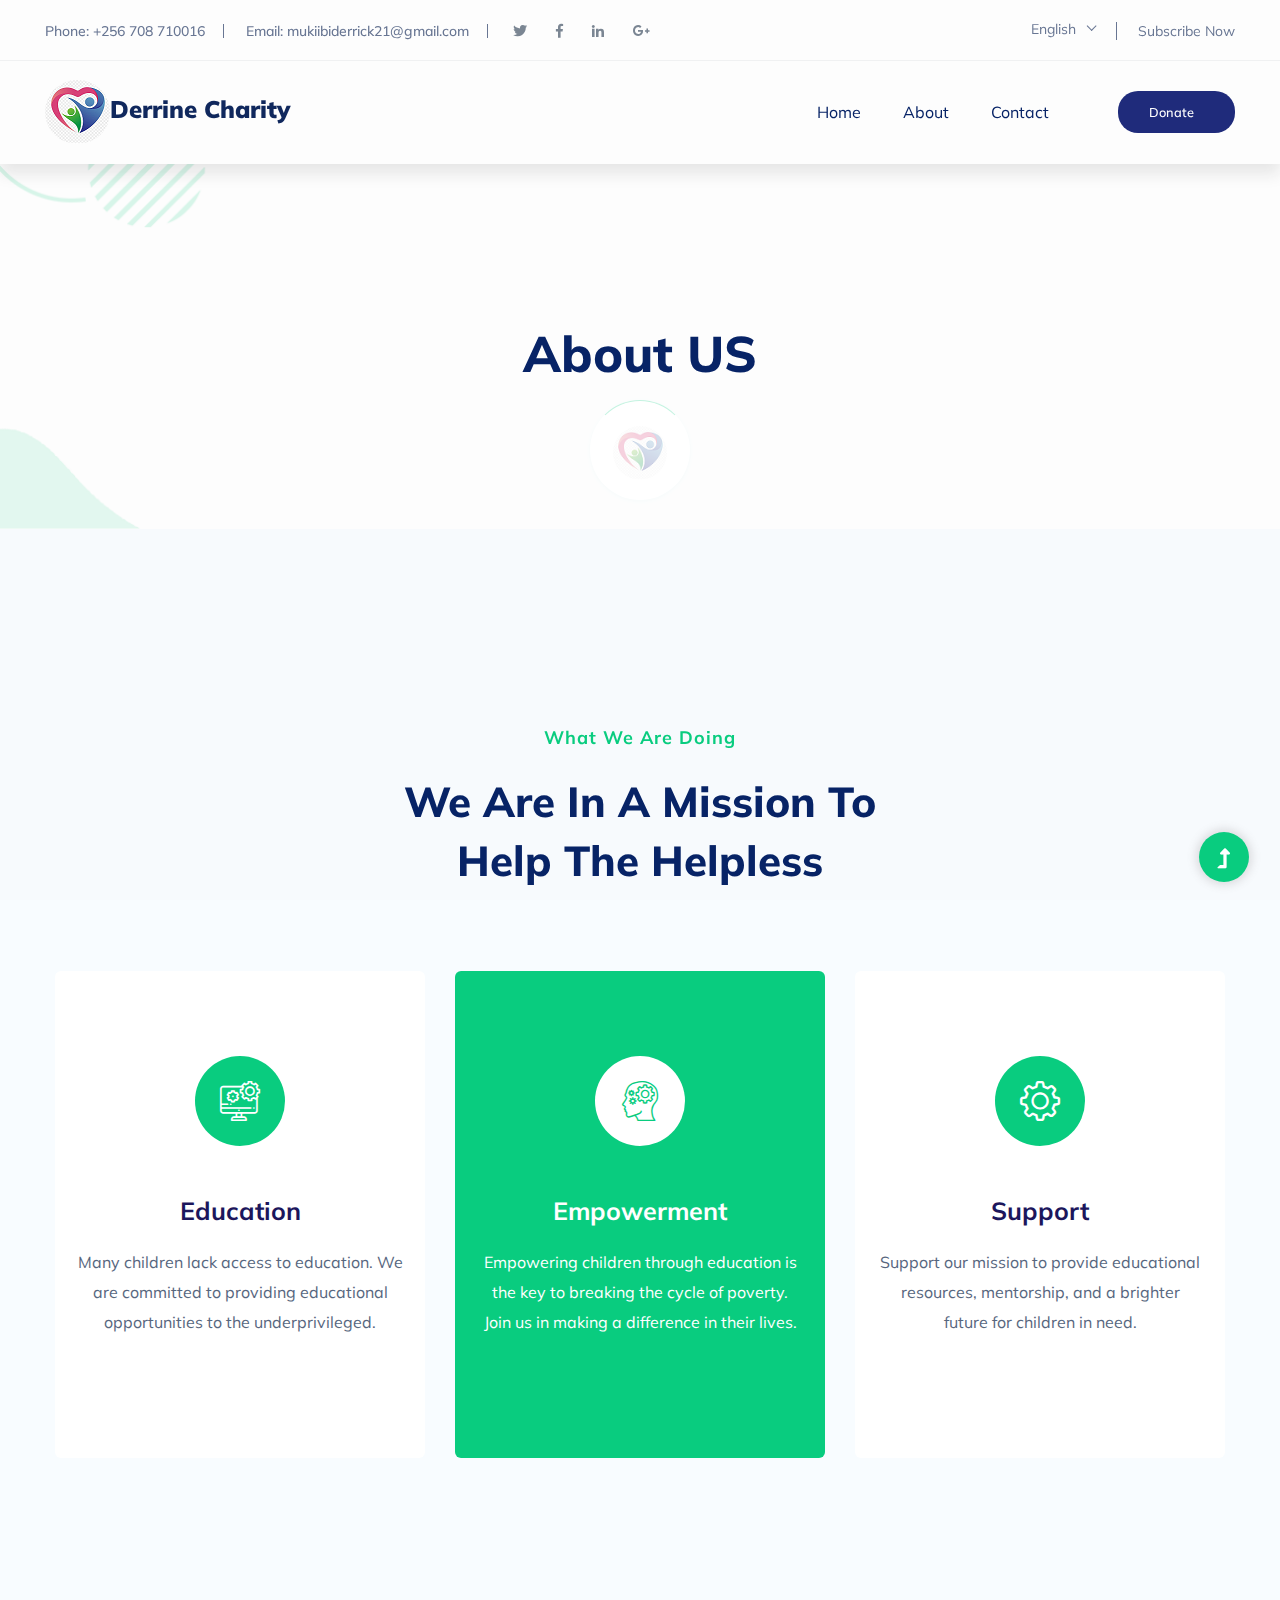
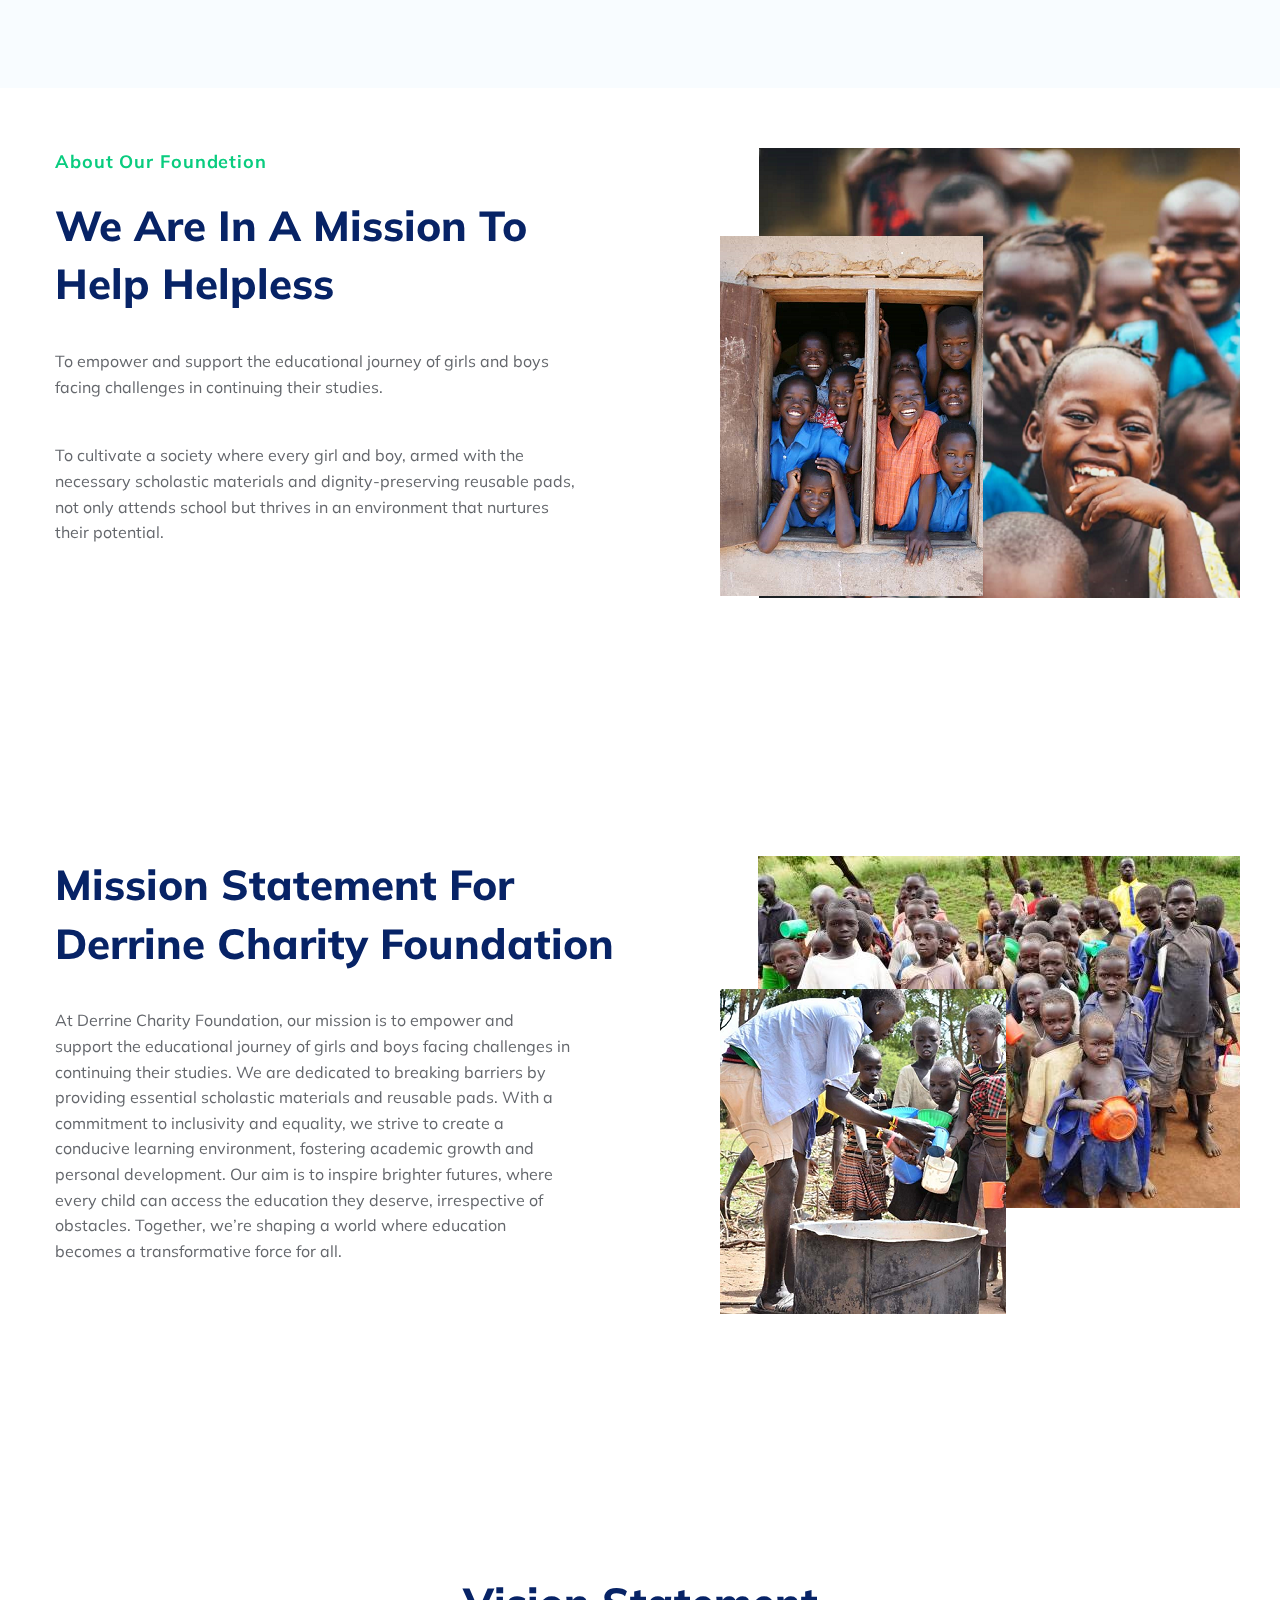
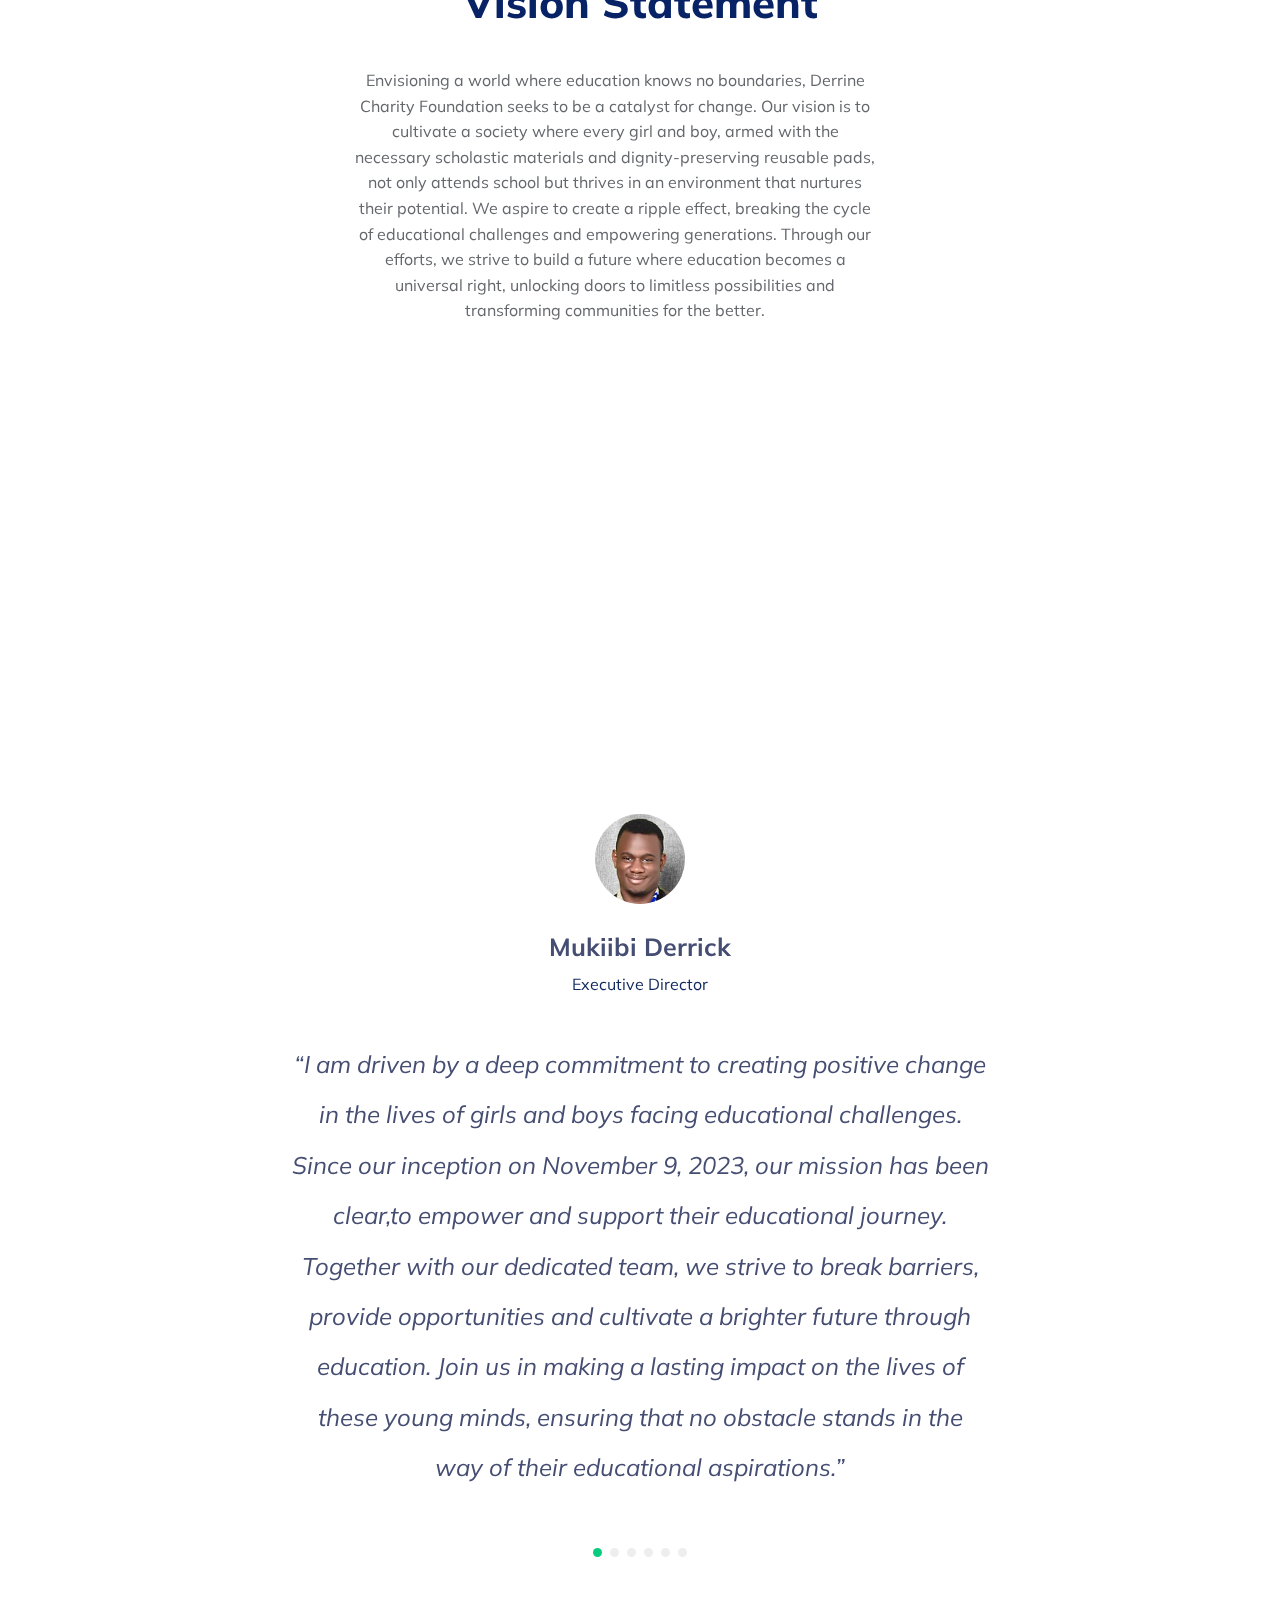
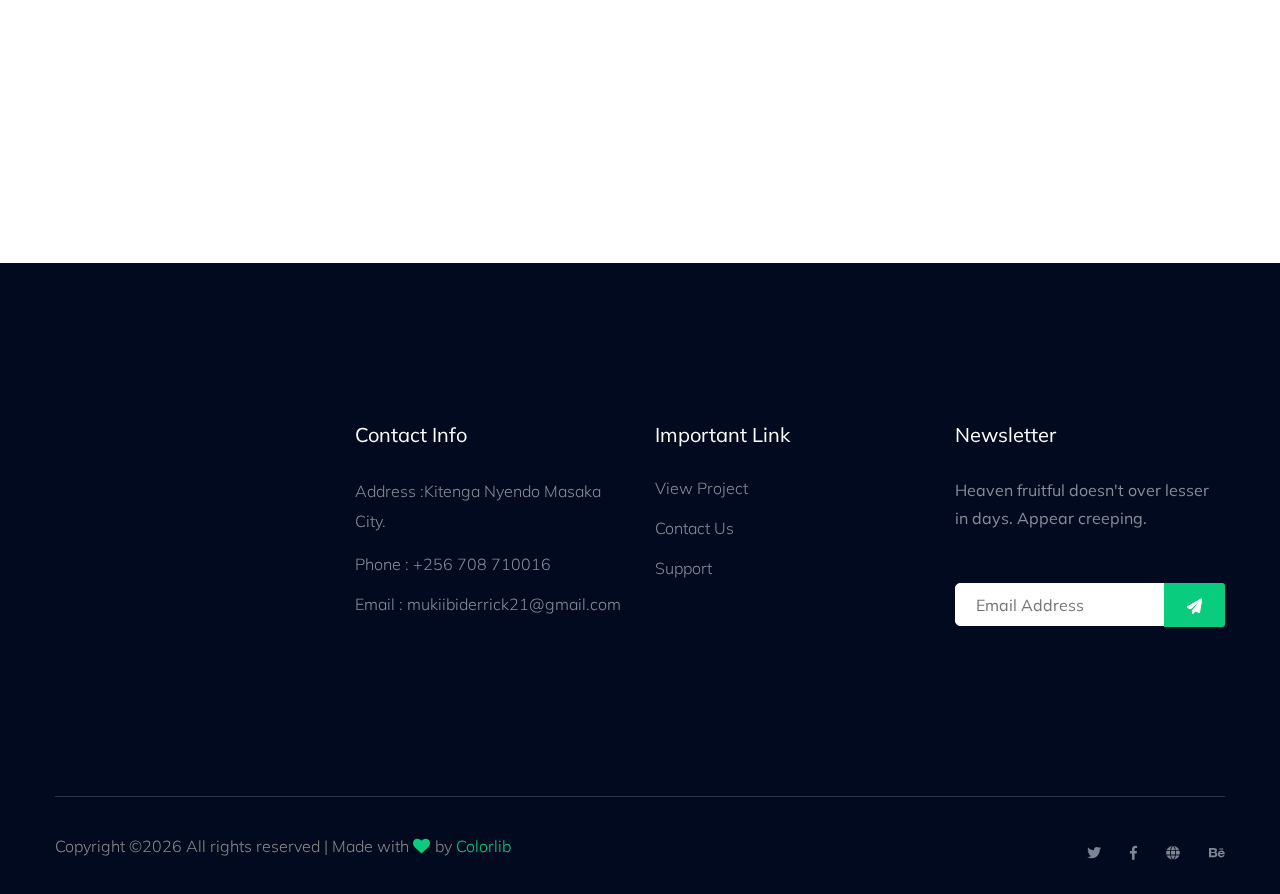
==== commit 7ab26d71: "editted" ====
--- a/about.html
+++ b/about.html
@@ -360,7 +360,7 @@
                                             <div class="founder-img mb-40">
                                                 <img src="assets/img/gallery/christine.png "class="rad"  alt="">
                                                 <span>Nakazibwe Christine</span>
-                                                <p>Adminitrative Coordinator</p>
+                                                <p>Adminitrative Co-ordinator</p>
                                             </div>
                                         </div>
                                         <div class="testimonial-top-cap">
--- a/assets/css/style.css
+++ b/assets/css/style.css
@@ -78,7 +78,7 @@
 }
 
 .mtop{
-  margin-top: -200px;
+  margin-top: -140px;
 }
 .full2{
   width: inherit;
@@ -88,6 +88,30 @@
   align-content: center;
   align-items: center;
   text-align: center;
+}
+
+.mySlides {display: none;}
+
+
+/* Slideshow container */
+.slideshow-container {
+  /* max-width: 1000px; */
+  position: relative;
+  margin: auto;
+}
+.active {
+  background-color: #717171;
+}
+
+/* Fading animation */
+.fade {
+  animation-name: fade;
+  animation-duration: 1.5s;
+}
+
+@keyframes fade {
+  from {opacity: .4} 
+  to {opacity: 1}
 }
 
 /* line 63, C:/Users/HP/Desktop/jun-2020/277.Charity _Non-profit/assets/scss/_color.scss */
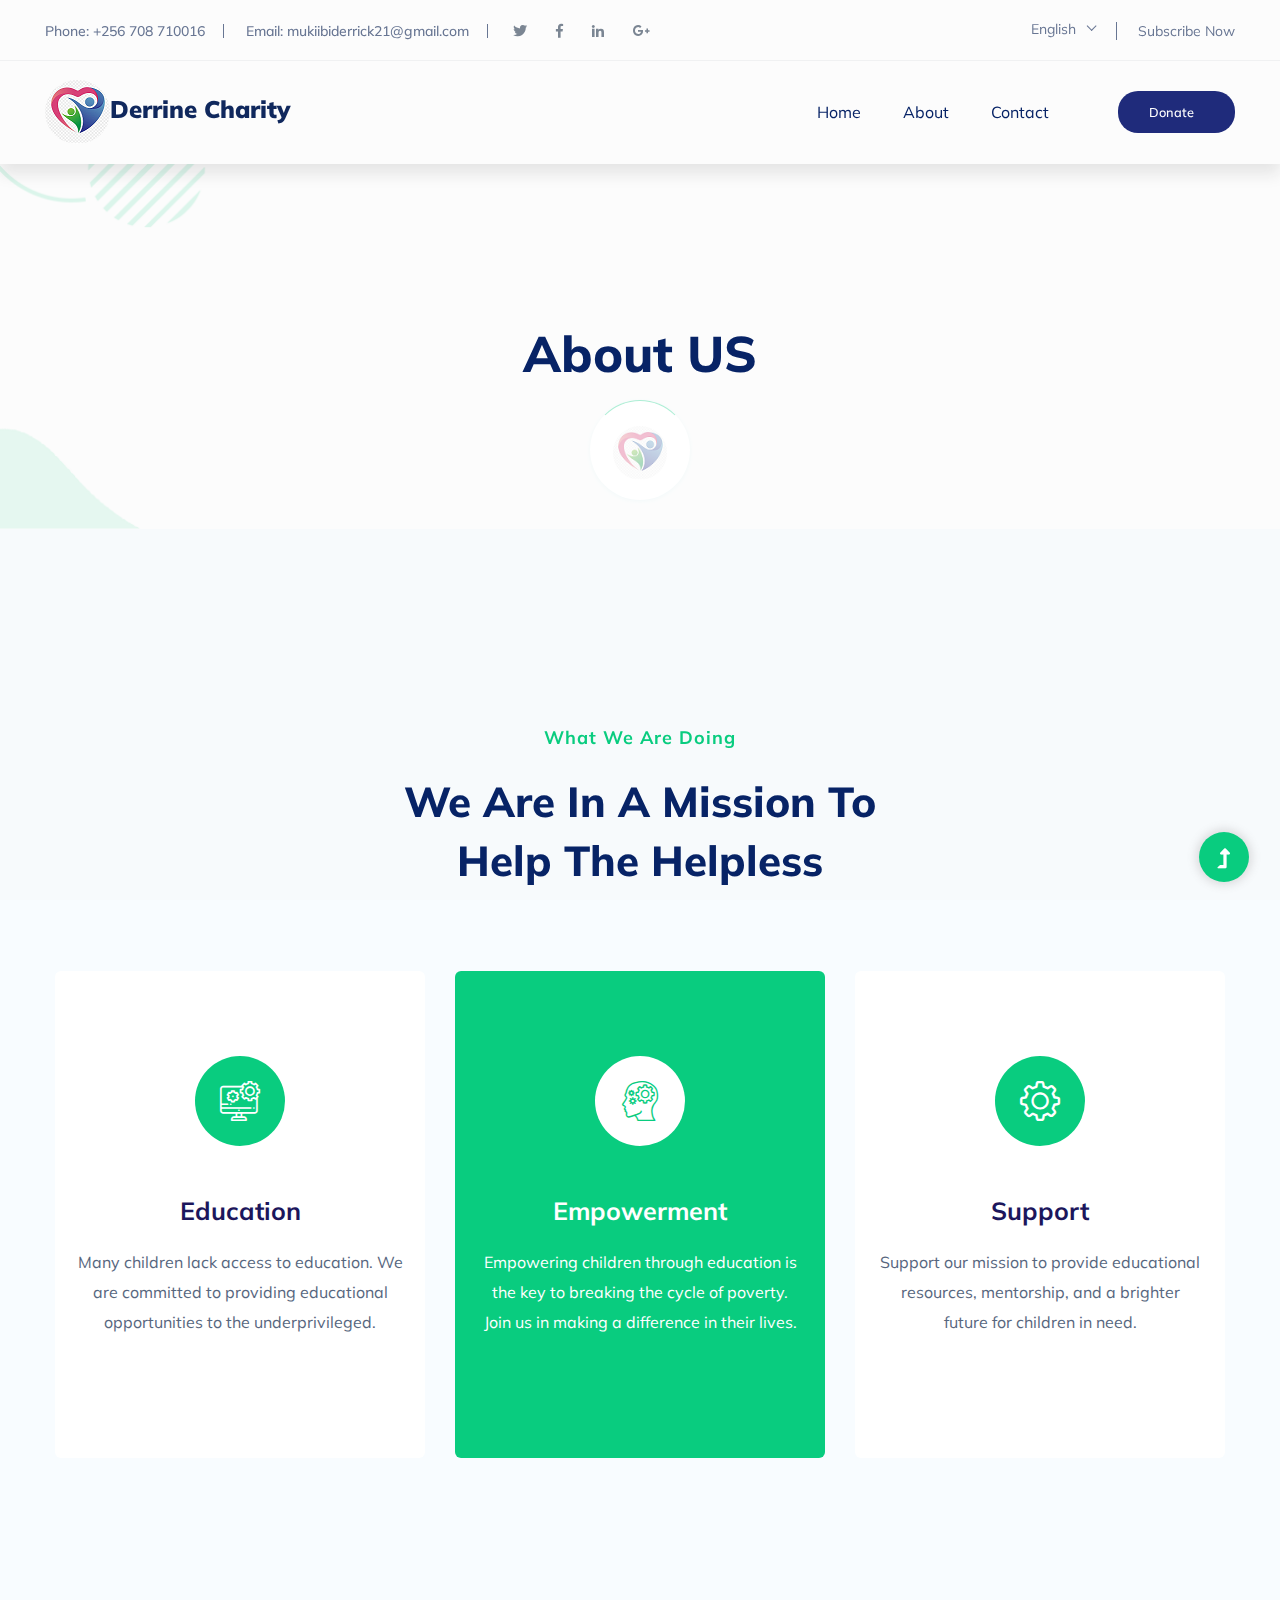
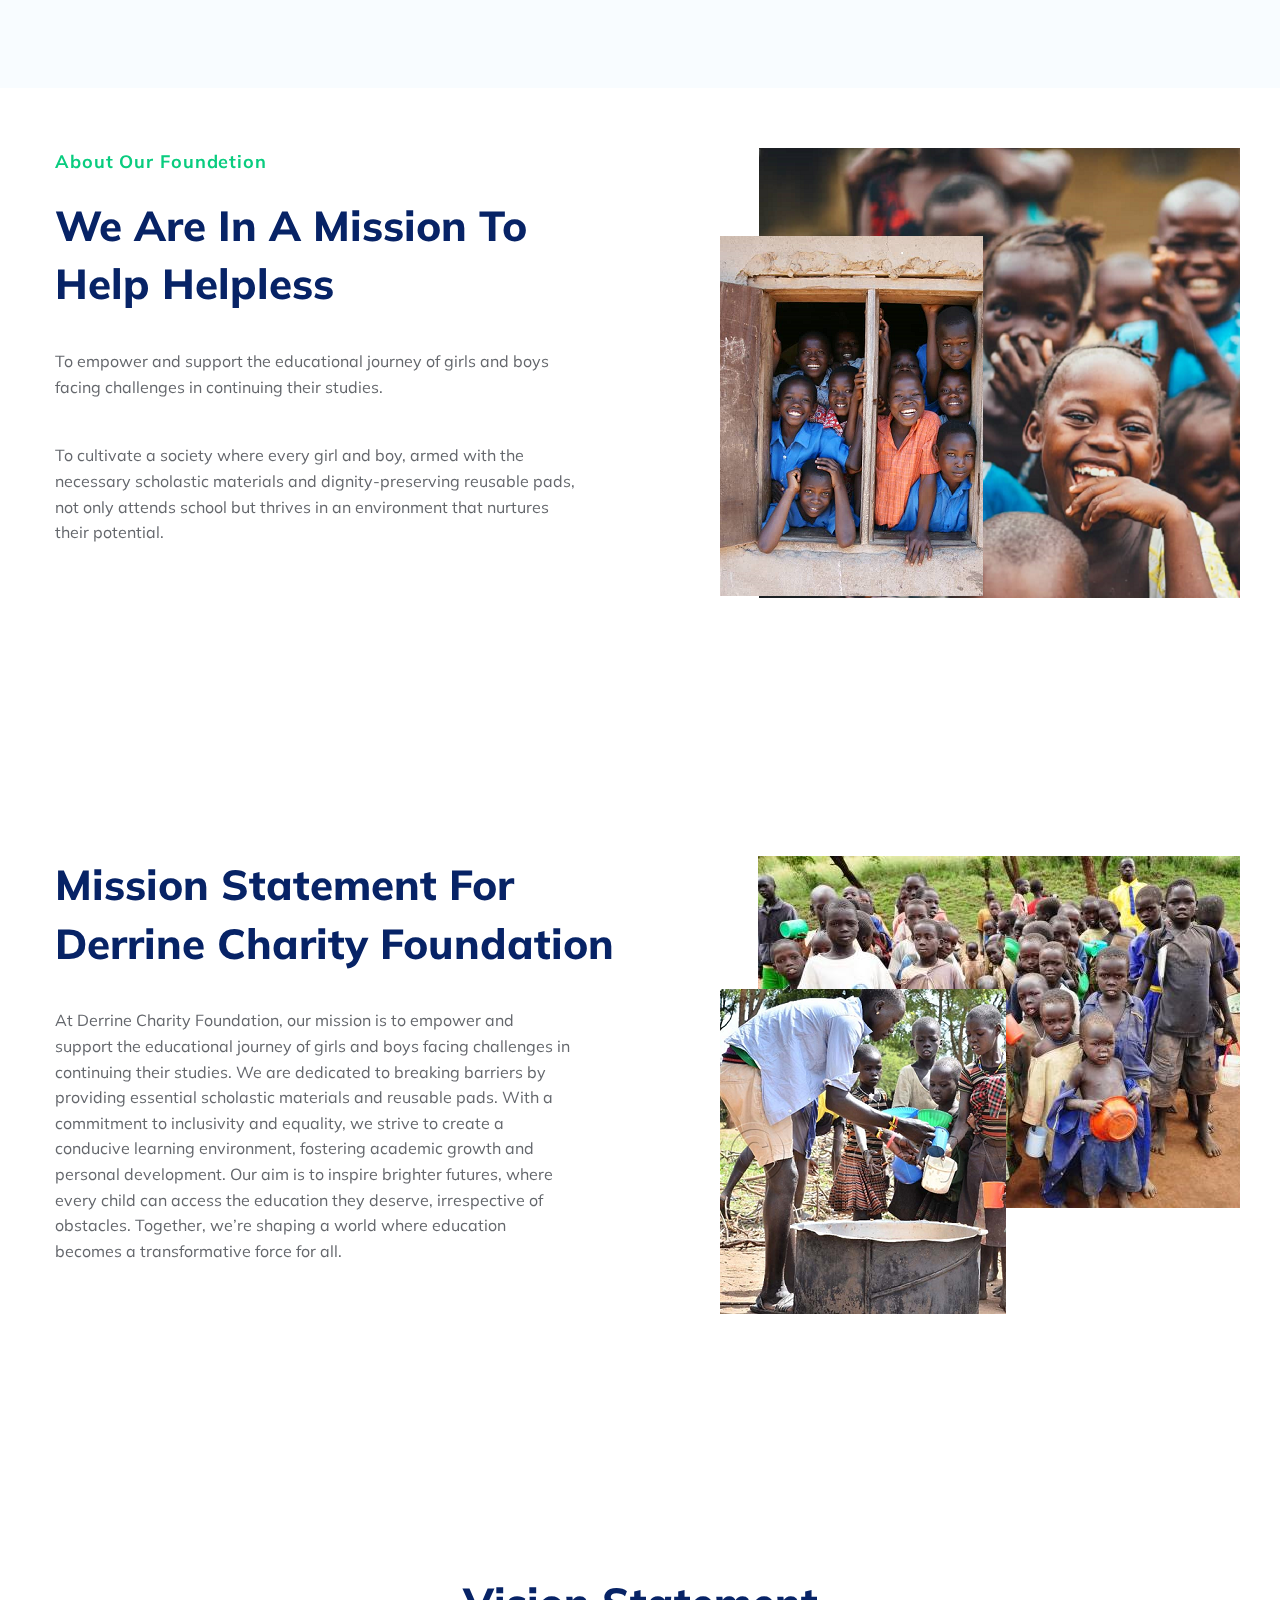
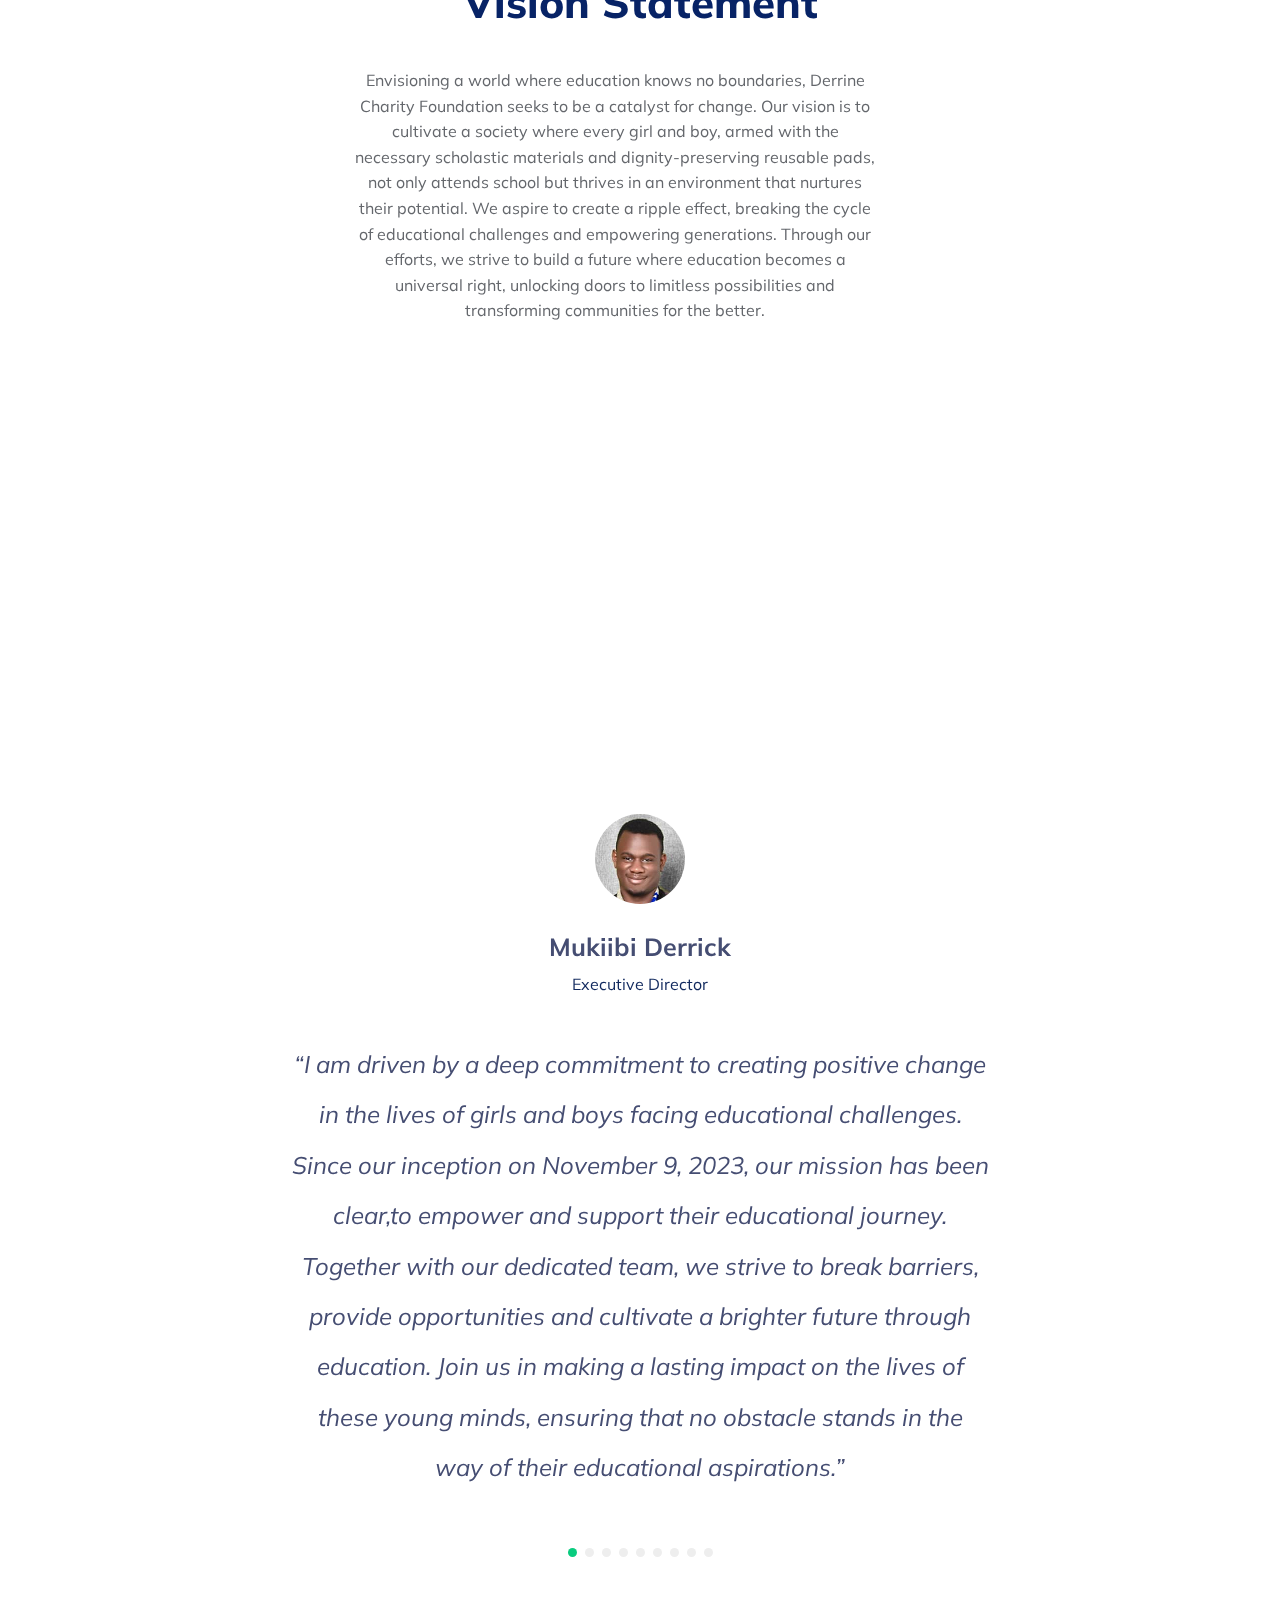
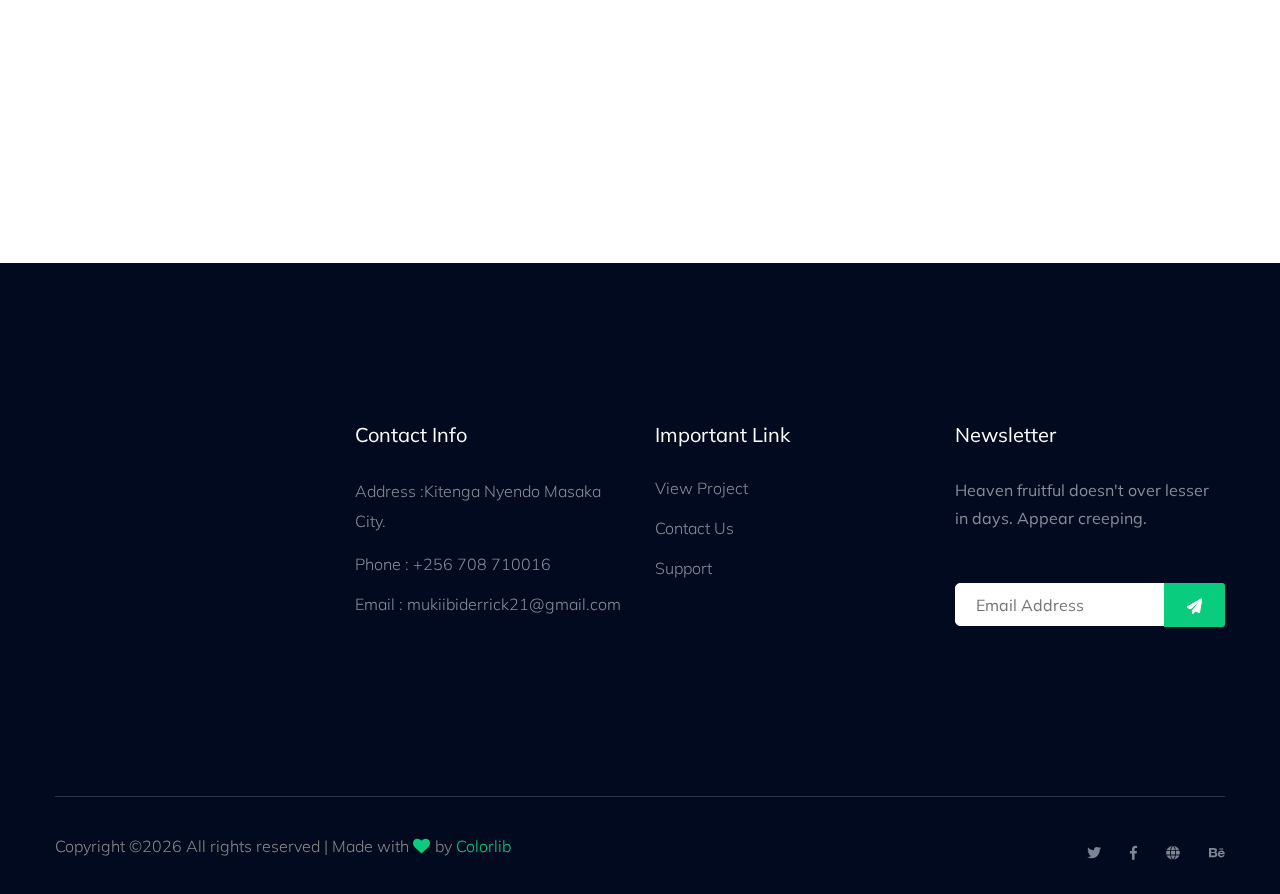
==== commit 21e273f0: "final commit of the day" ====
--- a/about.html
+++ b/about.html
@@ -55,7 +55,7 @@
                                     <div class="header-social">    
                                         <ul>
                                             <li><a href="#"><i class="fab fa-twitter"></i></a></li>
-                                            <li><a  href="https://www.facebook.com/sai4ull"><i class="fab fa-facebook-f"></i></a></li>
+                                            <li><a  href="https://www.facebook.com/"><i class="fab fa-facebook-f"></i></a></li>
                                             <li><a href="#"><i class="fab fa-linkedin-in"></i></a></li>
                                             <li> <a href="#"><i class="fab fa-google-plus-g"></i></a></li>
                                         </ul>
@@ -115,7 +115,7 @@
                                     </div>
                                     <!-- Header-btn -->
                                     <div class="header-right-btn d-none d-lg-block ml-20">
-                                        <a href="#" class="genric-btn primary circle arrow">Donate<span class="lnr lnr-arrow-right"></span></a>
+                                        <a href="./contact.html" class="genric-btn primary circle arrow">Donate<span class="lnr lnr-arrow-right"></span></a>
                                     </div>
                                 </div>
                             </div> 
@@ -400,6 +400,62 @@
                                         </div>
                                     </div>
                                 </div>
+                                <!-- Single Testimonial -->
+                          <div class="single-testimonial text-center">
+                            <div class="testimonial-caption ">
+                                <!-- founder -->
+                                <div class="testimonial-founder">
+                                    <div class="founder-img mb-40">
+                                        <img src="assets/img/gallery/kamu.png "class="rad"  alt="">
+                                        <span>Alex Kamu Kamu</span>
+                                        <p>Marketing manager</p>
+                                    </div>
+                                </div>
+                                <div class="testimonial-top-cap">
+                                    <p>“I am dedicated to creating impactful marketing strategies that
+                                         elevate our mission. Let's showcase the positive
+                                         change we can achieve together.”</p>
+                                </div>
+                            </div>
+                        </div>
+                        <!-- end single -->
+                         <!-- Single Testimonial -->
+                         <div class="single-testimonial text-center">
+                            <div class="testimonial-caption ">
+                                <!-- founder -->
+                                <div class="testimonial-founder">
+                                    <div class="founder-img mb-40">
+                                        <img src="assets/img/gallery/Anthony.png "class="rad"  alt="">
+                                        <span>Ssenyonyi Anthony Lule .R.</span>
+                                        <p>IT Specialist</p>
+                                    </div>
+                                </div>
+                                <div class="testimonial-top-cap">
+                                    <p>“ I ensure our technological infrastructure supports our mission seamlessly. 
+                                        Let's innovate and leverage technology for positive change.”</p>
+                                </div>
+                            </div>
+                        </div>
+                        <!-- end single -->
+                         <!-- Single Testimonial -->
+                         <div class="single-testimonial text-center">
+                            <div class="testimonial-caption ">
+                                <!-- founder -->
+                                <div class="testimonial-founder">
+                                    <div class="founder-img mb-40">
+                                        <img src="assets/img/gallery/nambe.png "class="rad"  alt="">
+                                        <span>Nabajimbwa Sheila</span>
+                                        <p>Communication specialist</p>
+                                    </div>
+                                </div>
+                                <div class="testimonial-top-cap">
+                                    <p>“Effective communication is key to our impact. 
+                                        As the Communication Specialist, I work to amplify our message and connect 
+                                        with our community for positive change.”</p>
+                                </div>
+                            </div>
+                        </div>
+                        <!-- end single -->
                             </div>
                         </div>
                     </div>
@@ -501,7 +557,7 @@
                             <div class="col-xl-2 col-lg-3">
                                 <div class="footer-social f-right">
                                     <a href="#"><i class="fab fa-twitter"></i></a>
-                                    <a  href="https://www.facebook.com/sai4ull"><i class="fab fa-facebook-f"></i></a>
+                                    <a  href="https://www.facebook.com/"><i class="fab fa-facebook-f"></i></a>
                                     <a href="#"><i class="fas fa-globe"></i></a>
                                     <a href="#"><i class="fab fa-behance"></i></a>
                                 </div>
--- a/assets/css/style.css
+++ b/assets/css/style.css
@@ -95,7 +95,7 @@
 
 /* Slideshow container */
 .slideshow-container {
-  /* max-width: 1000px; */
+  max-width: 1000px;
   position: relative;
   margin: auto;
 }
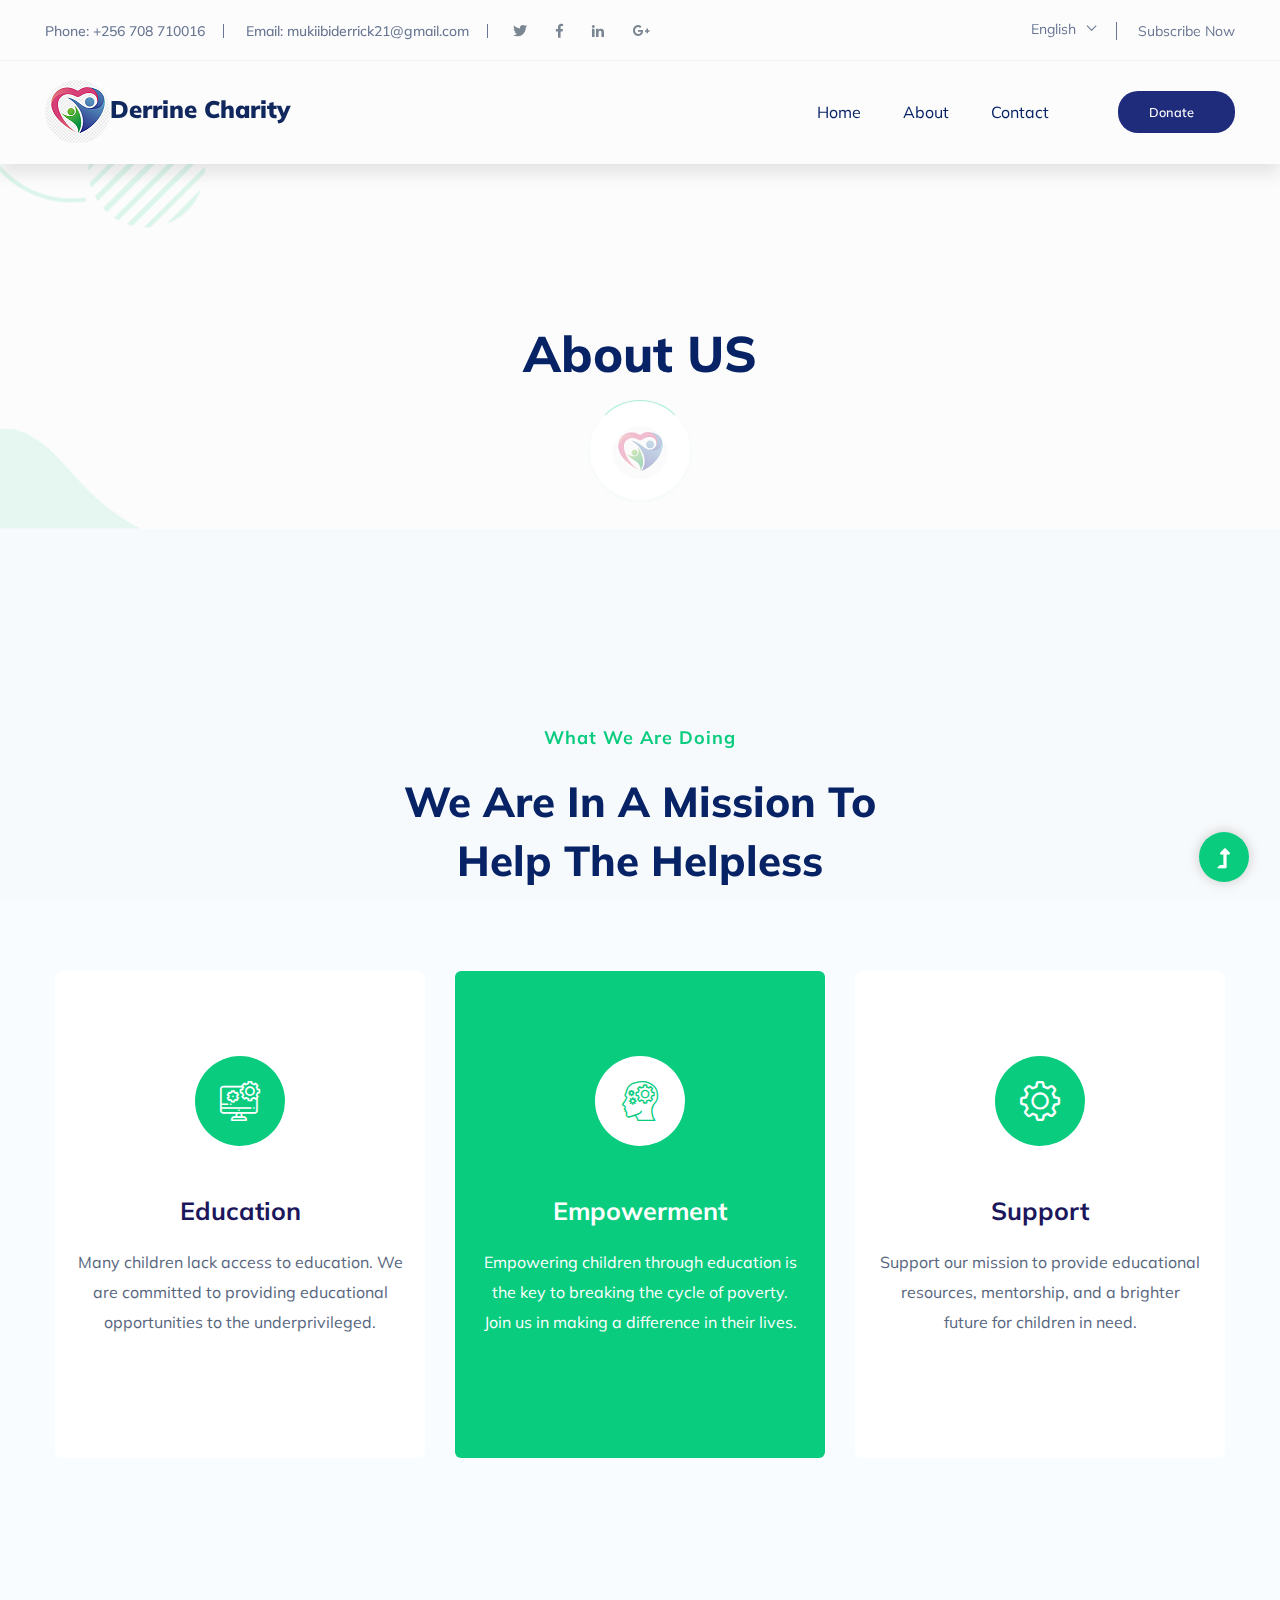
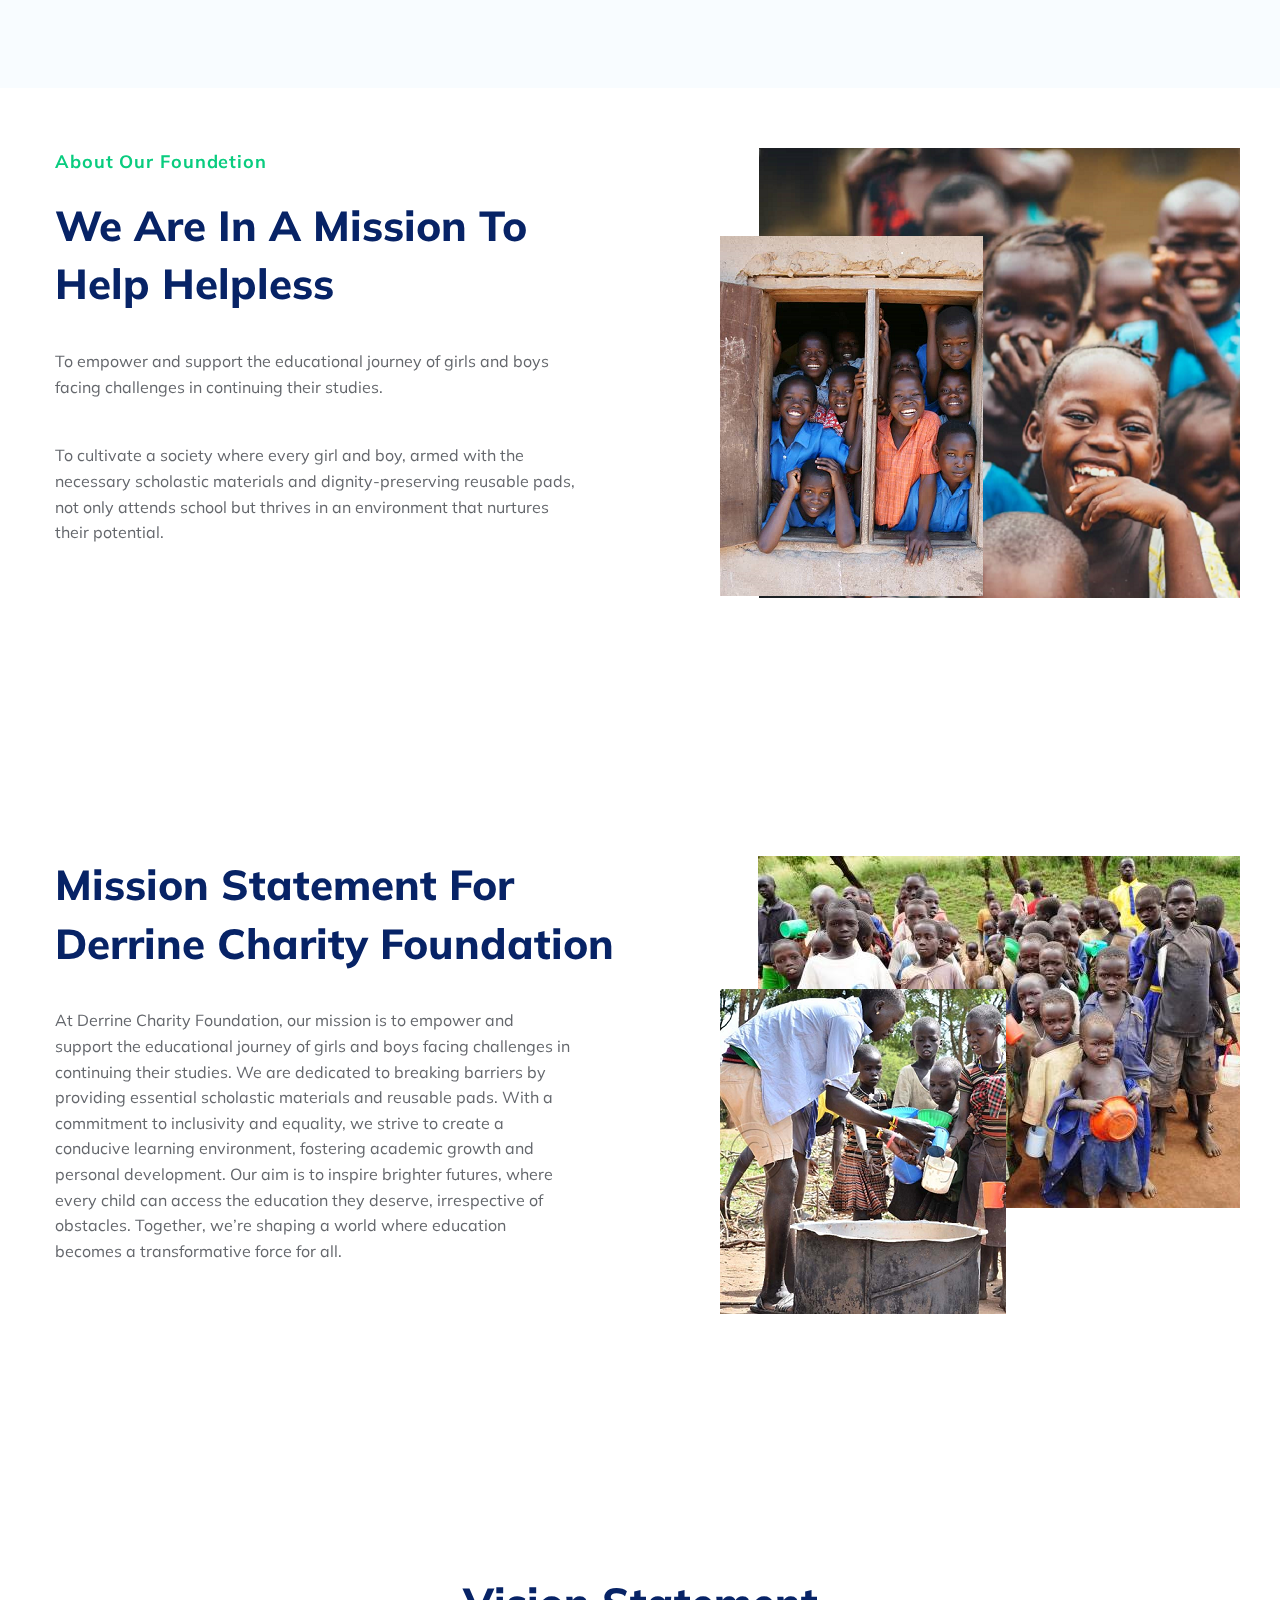
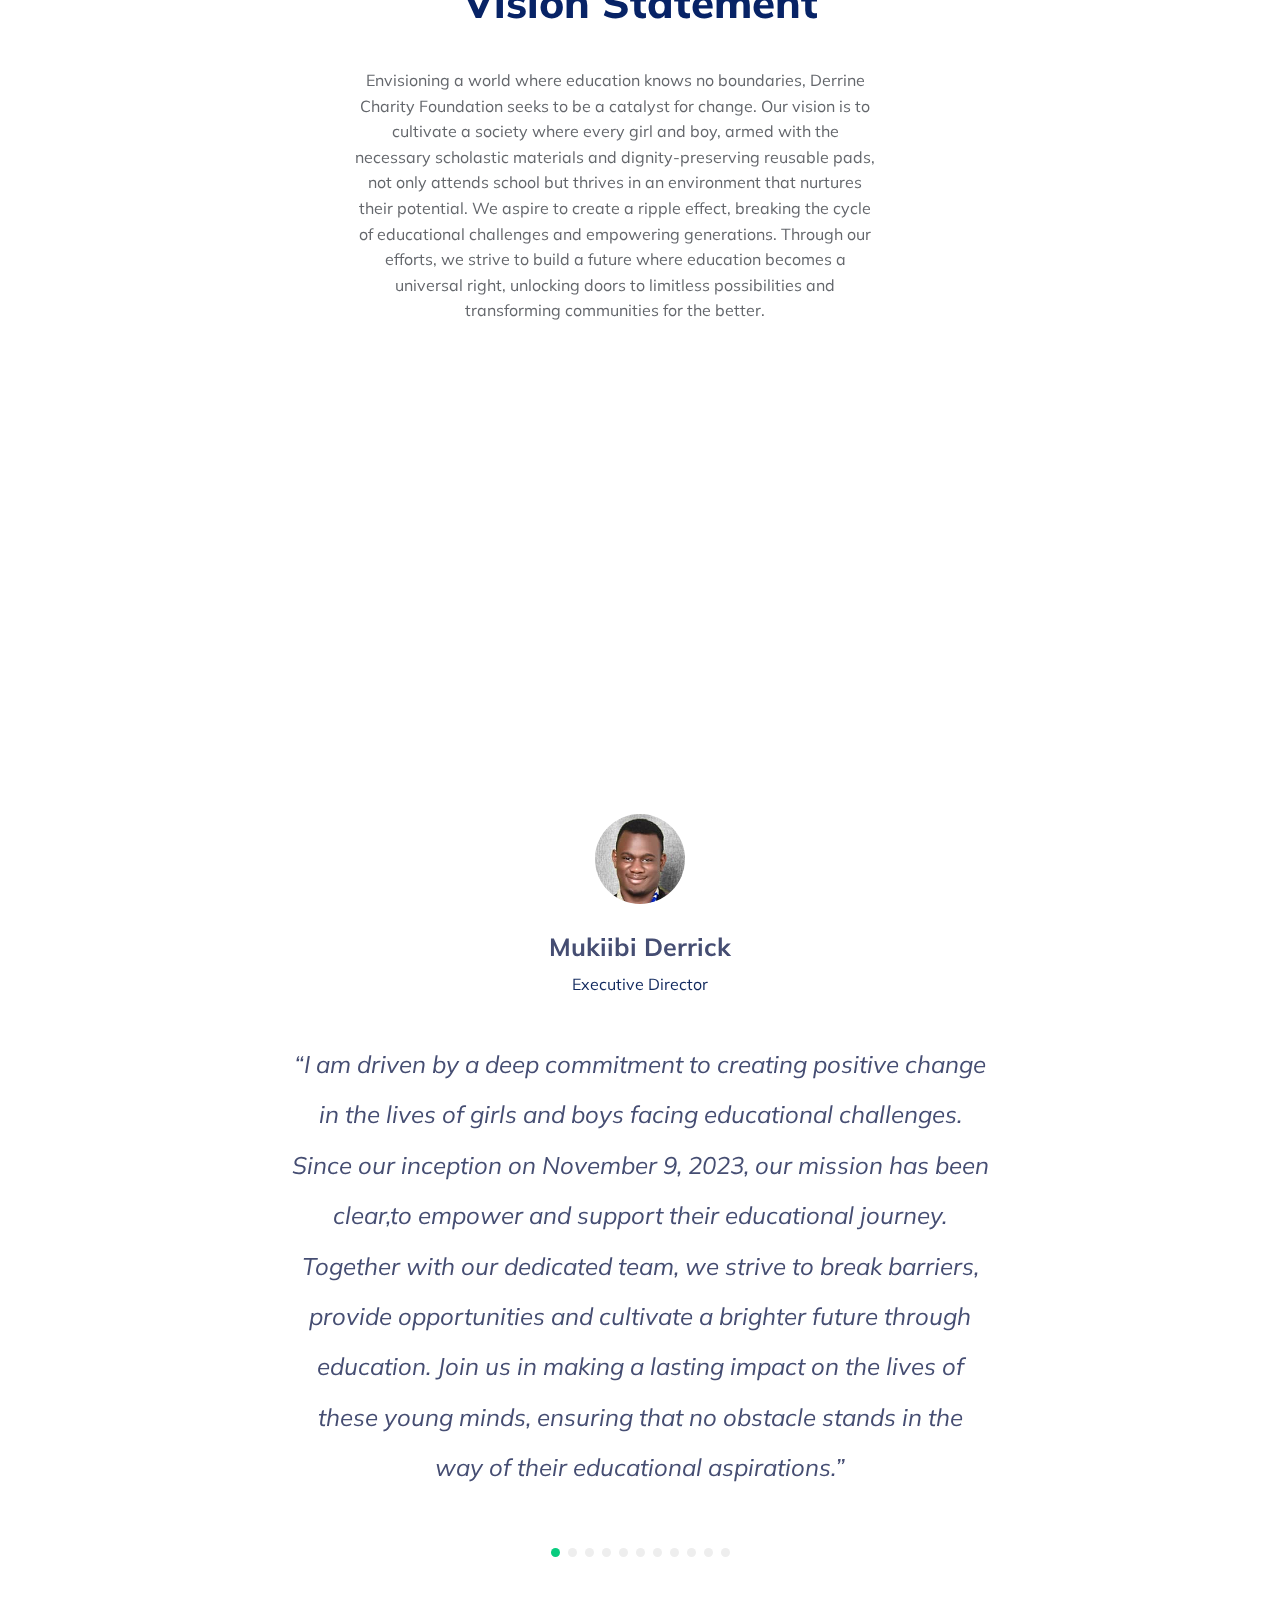
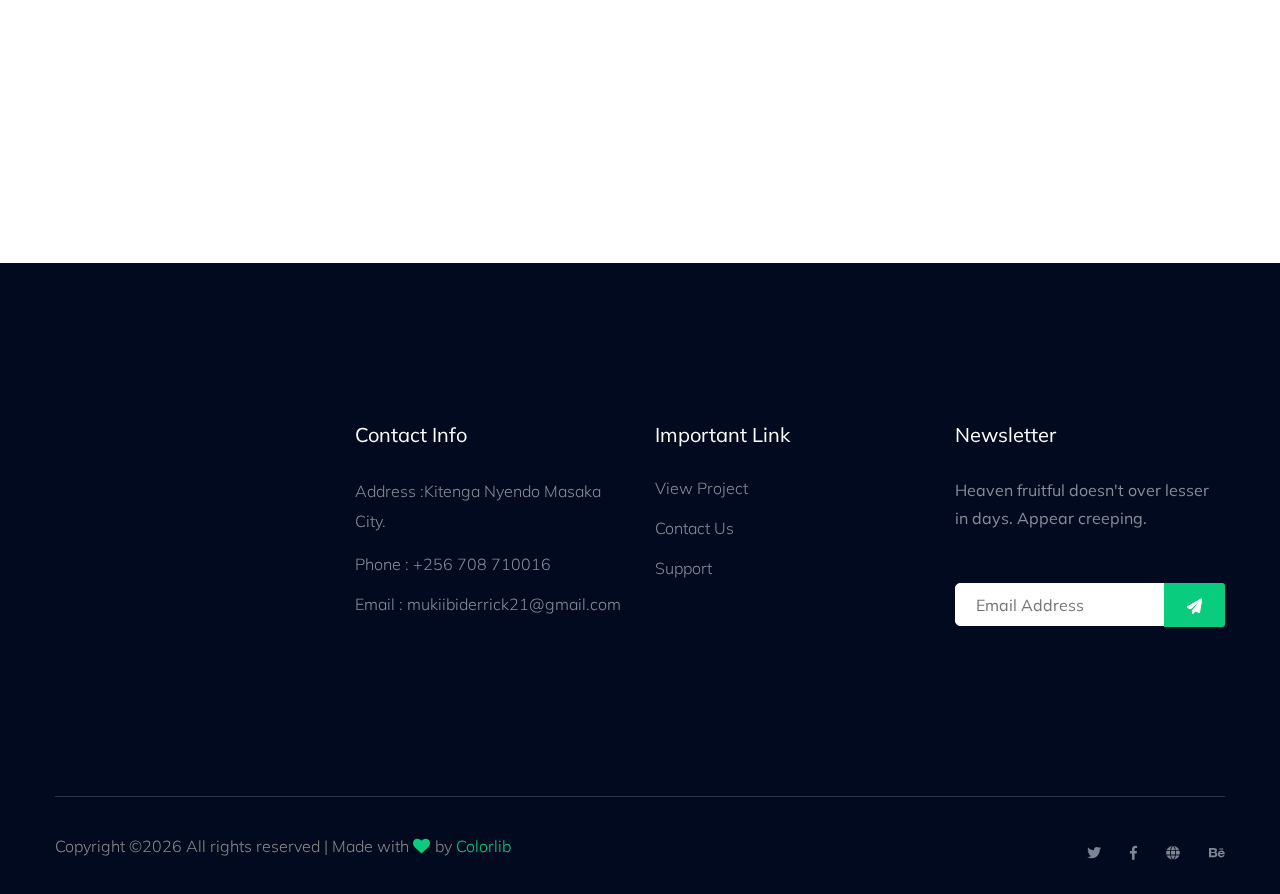
==== commit 4d5fa83f: "editted" ====
--- a/about.html
+++ b/about.html
@@ -456,6 +456,41 @@
                             </div>
                         </div>
                         <!-- end single -->
+                        <!-- Single Testimonial -->
+                        <div class="single-testimonial text-center">
+                            <div class="testimonial-caption ">
+                                <!-- founder -->
+                                <div class="testimonial-founder">
+                                    <div class="founder-img mb-40">
+                                        <img src="assets/img/gallery/chair.png "class="rad"  alt="">
+                                        <span>Nalwanga Hafusa</span>
+                                        <p>Chair Person</p>
+                                    </div>
+                                </div>
+                                <div class="testimonial-top-cap">
+                                    <p>“I am honored to lead our organization with a commitment to our mission. Let's inspire positive change and create a lasting impact.”</p>
+                                </div>
+                            </div>
+                        </div>
+                        <!-- end single -->
+                         <!-- Single Testimonial -->
+                         <div class="single-testimonial text-center">
+                            <div class="testimonial-caption ">
+                                <!-- founder -->
+                                <div class="testimonial-founder">
+                                    <div class="founder-img mb-40">
+                                        <img src="assets/img/gallery/alex.png "class="rad"  alt="">
+                                        <span>kasule Alex 
+                                        </span>
+                                        <p>Assistant Marketing Manager</p>
+                                    </div>
+                                </div>
+                                <div class="testimonial-top-cap">
+                                    <p>“I am passionate about supporting our marketing efforts to create meaningful connections. Let's work together to achieve our goals and make a positive impact.”</p>
+                                </div>
+                            </div>
+                        </div>
+                        <!-- end single -->
                             </div>
                         </div>
                     </div>
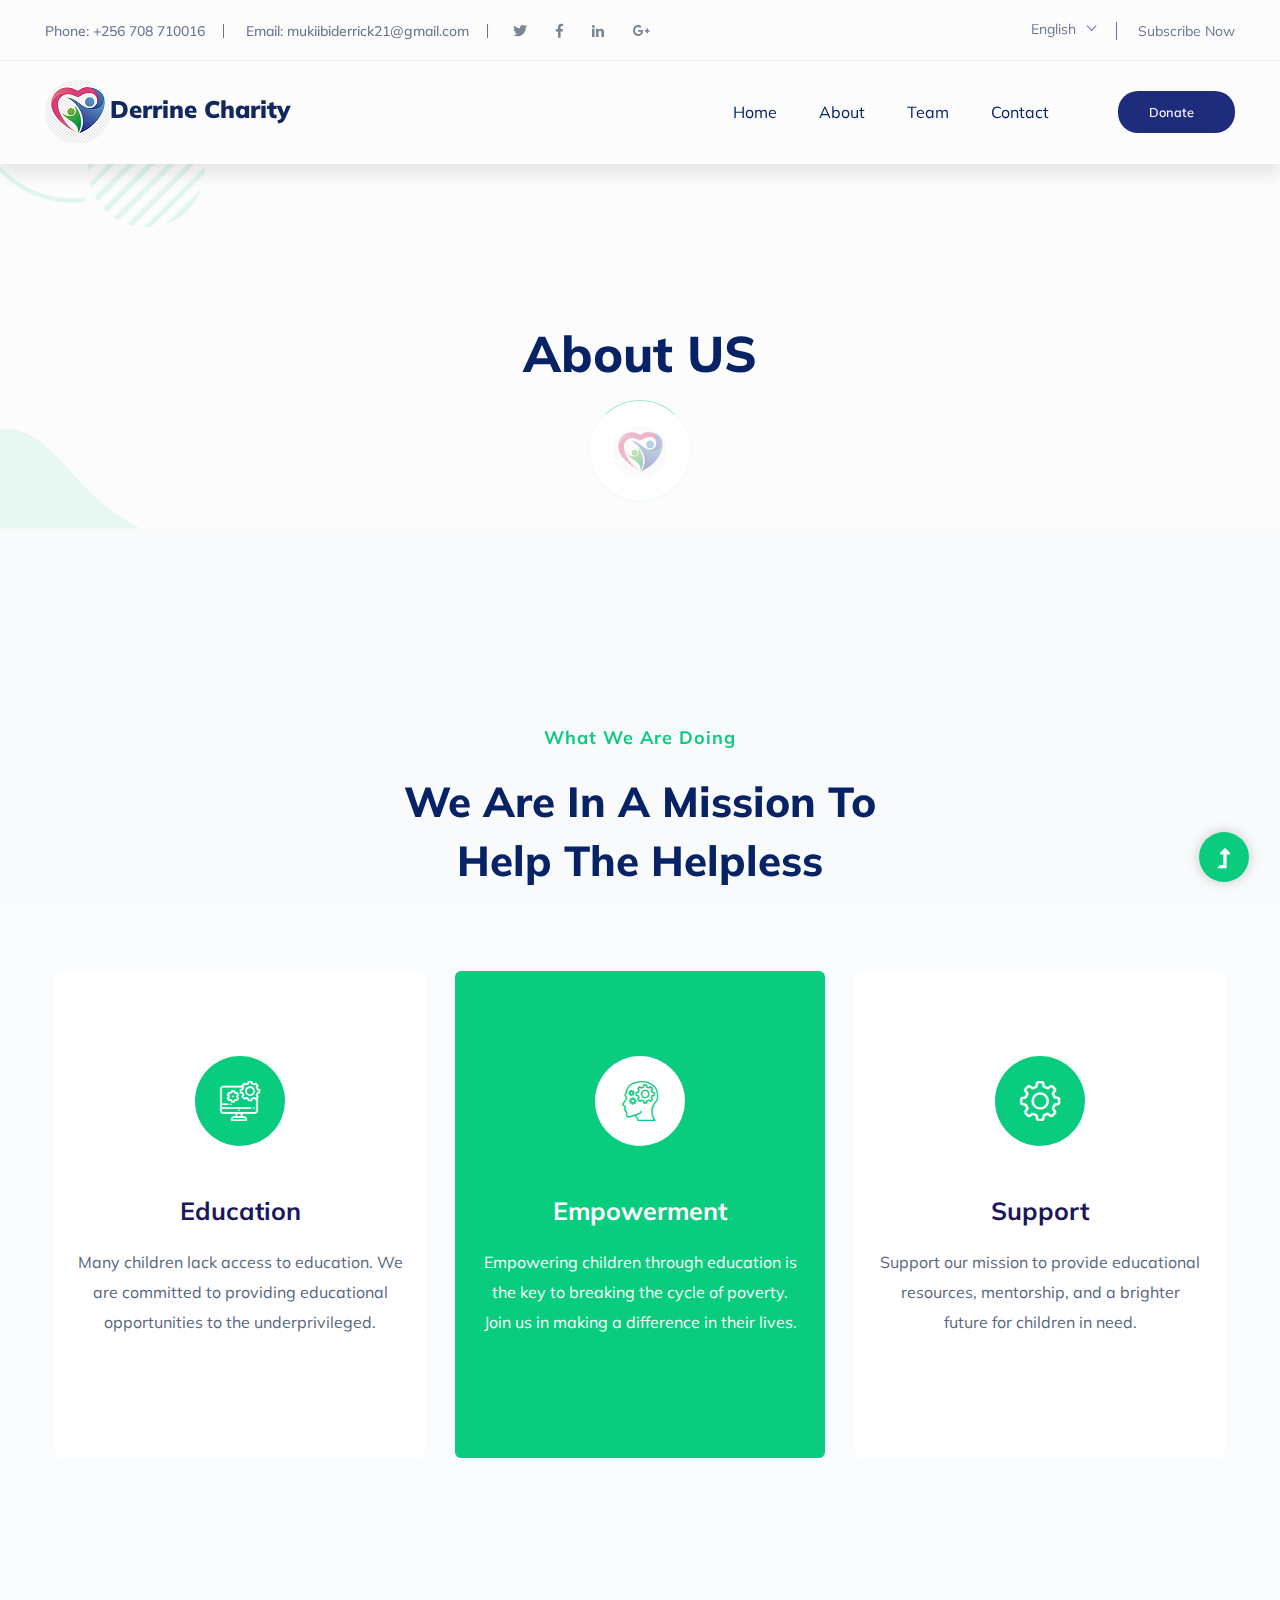
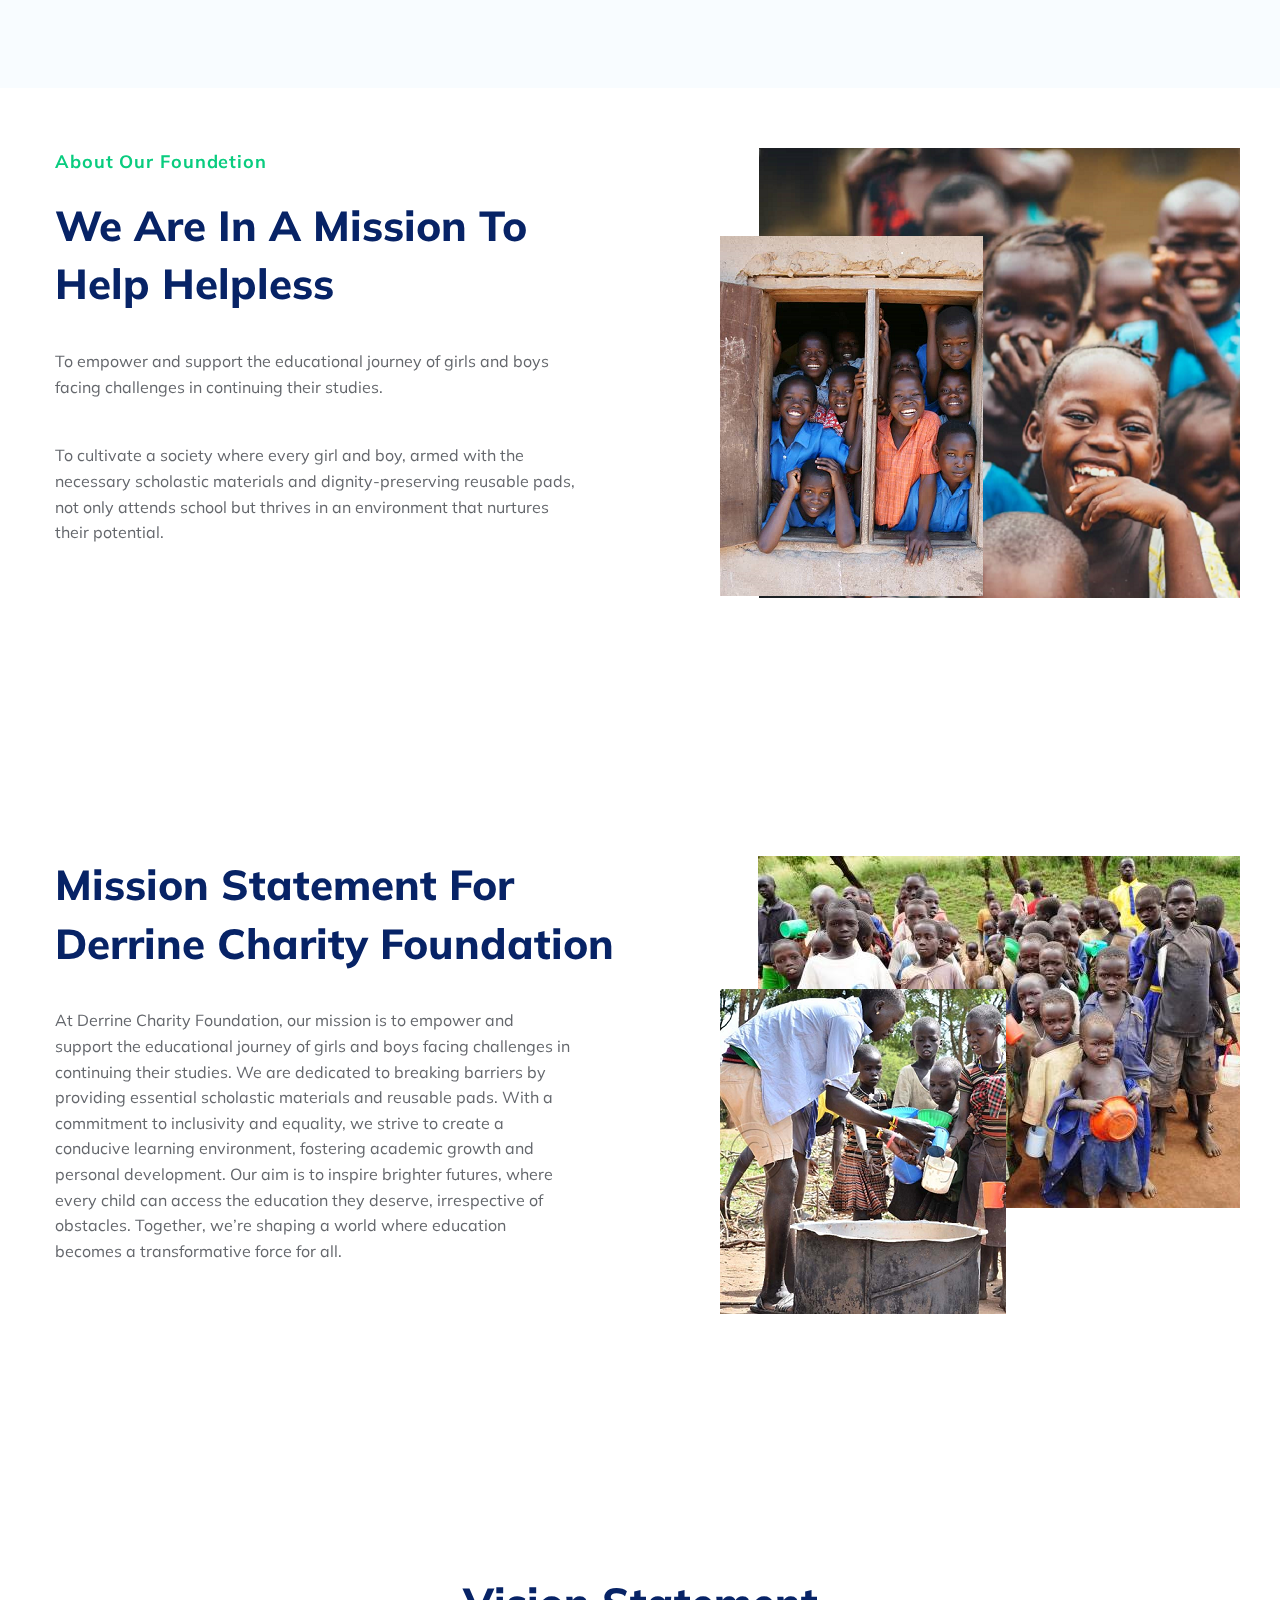
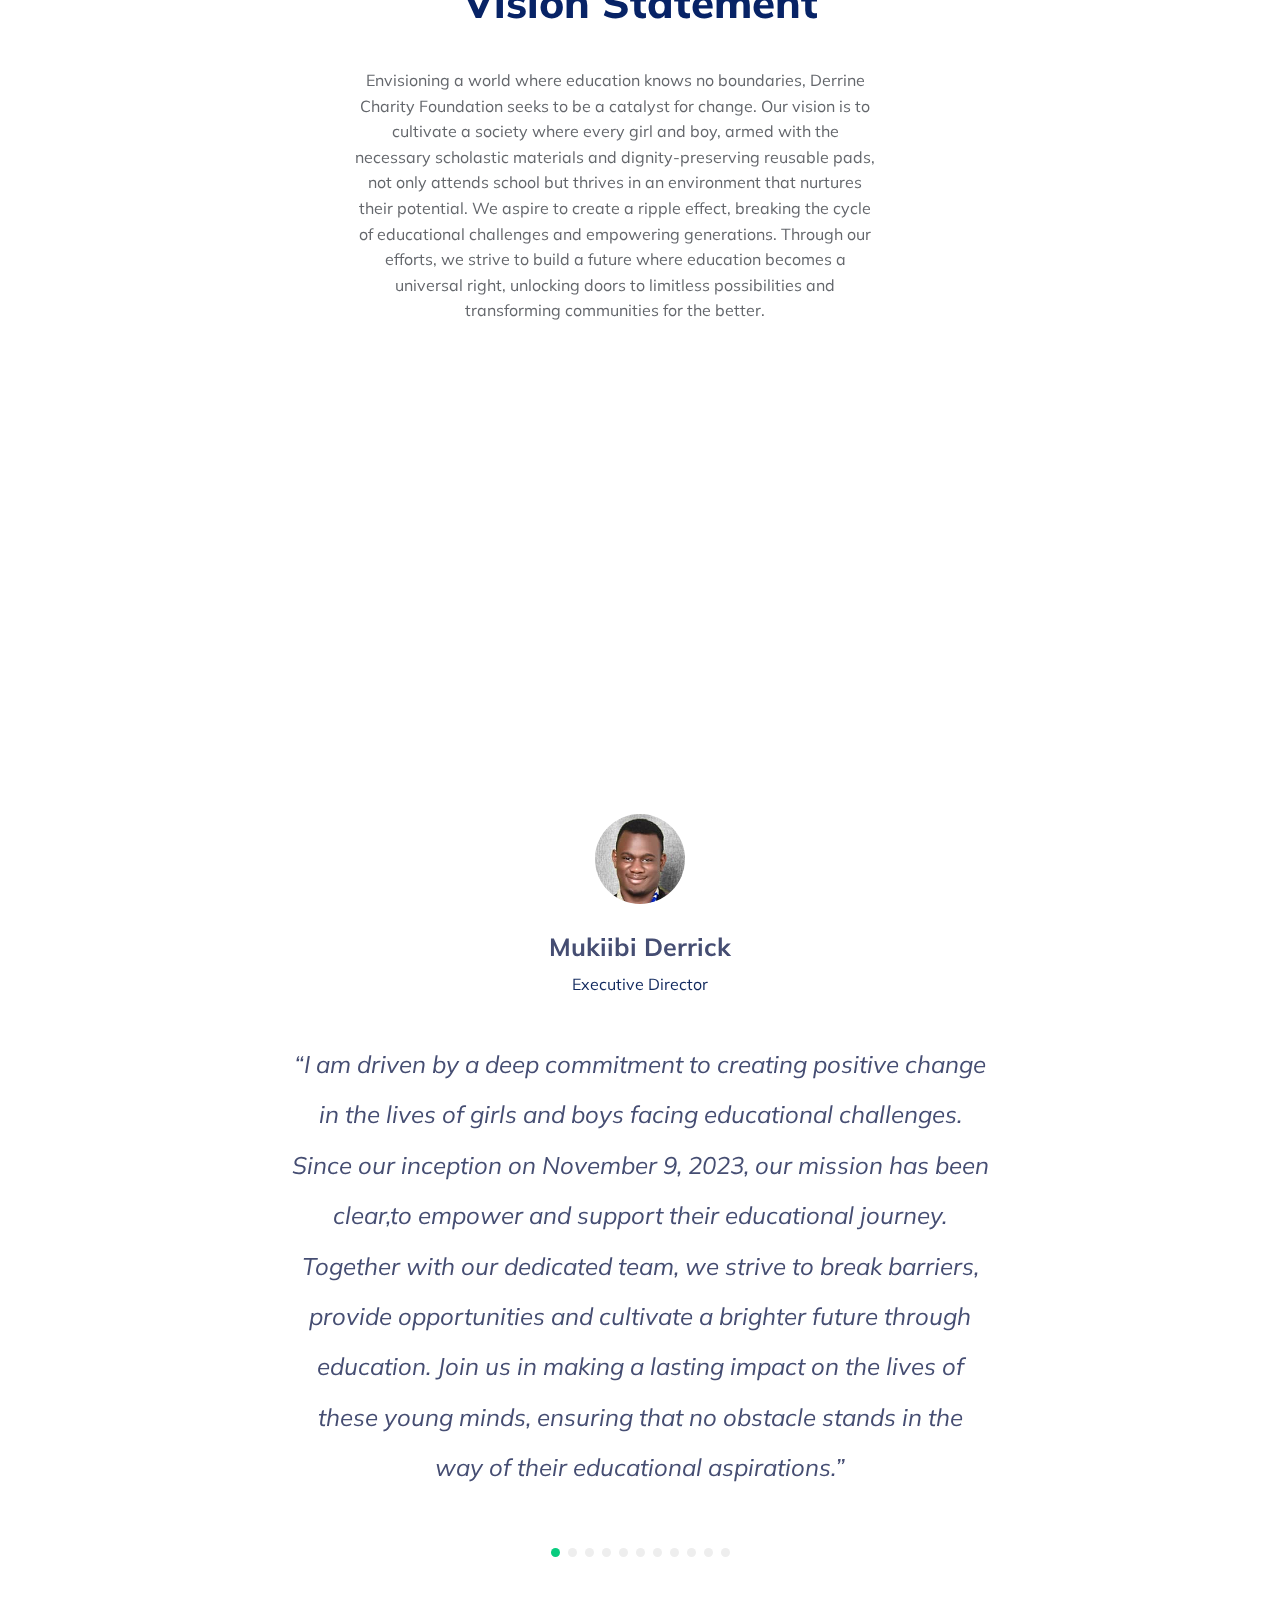
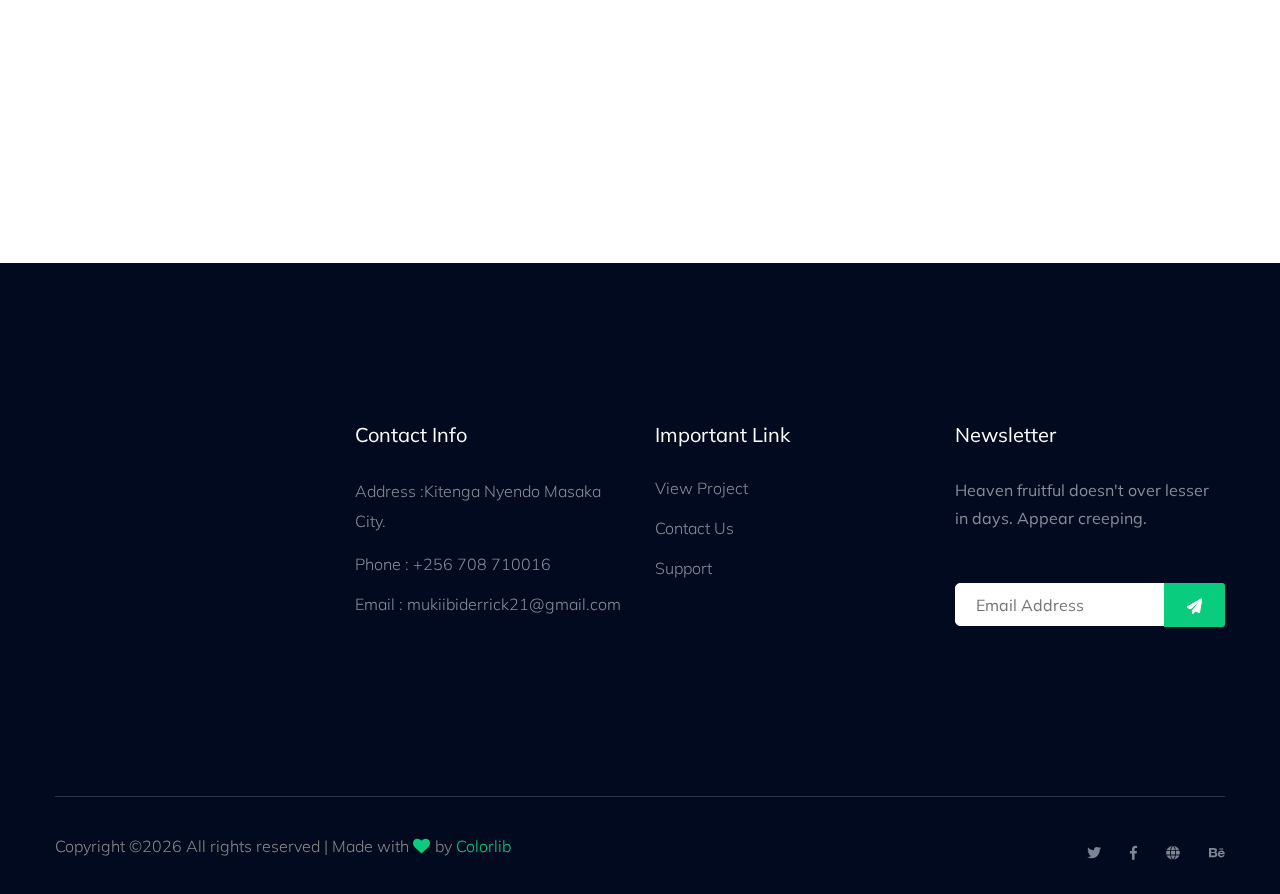
==== commit 8a4cd8be: "editted some typos" ====
--- a/about.html
+++ b/about.html
@@ -100,6 +100,7 @@
                                             <ul id="navigation">                                                                                          
                                                 <li><a href="index.html">Home</a></li>
                                                 <li><a href="about.html">About</a></li>
+                                                <li><a href="Team.html">Team</a></li>
                                                 <!-- <li><a href="program.html">latest causes</a></li> -->
                                                 <!-- <li><a href="events.html">social events </a></li>
                                                 <li><a href="blog.html">Blog</a>
@@ -360,7 +361,7 @@
                                             <div class="founder-img mb-40">
                                                 <img src="assets/img/gallery/christine.png "class="rad"  alt="">
                                                 <span>Nakazibwe Christine</span>
-                                                <p>Adminitrative Co-ordinator</p>
+                                                <p>Administrative Co-ordinator</p>
                                             </div>
                                         </div>
                                         <div class="testimonial-top-cap">
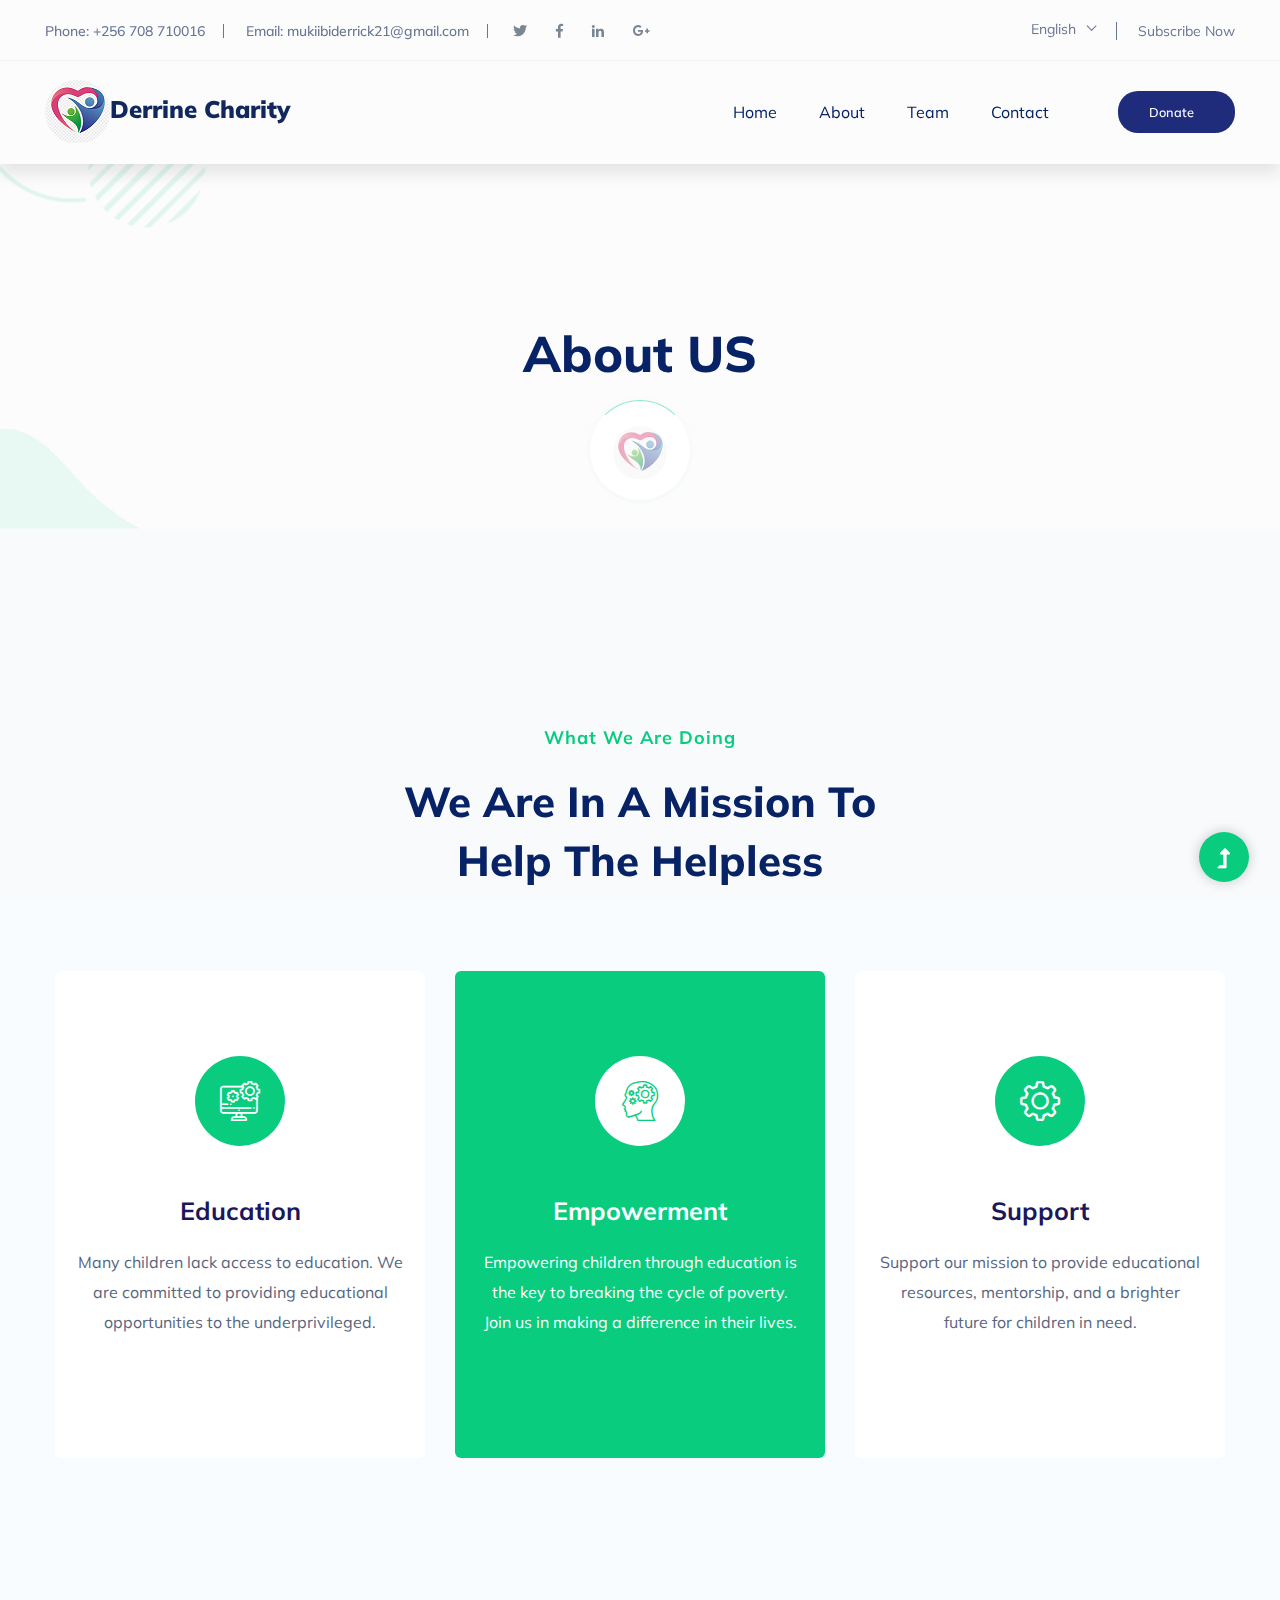
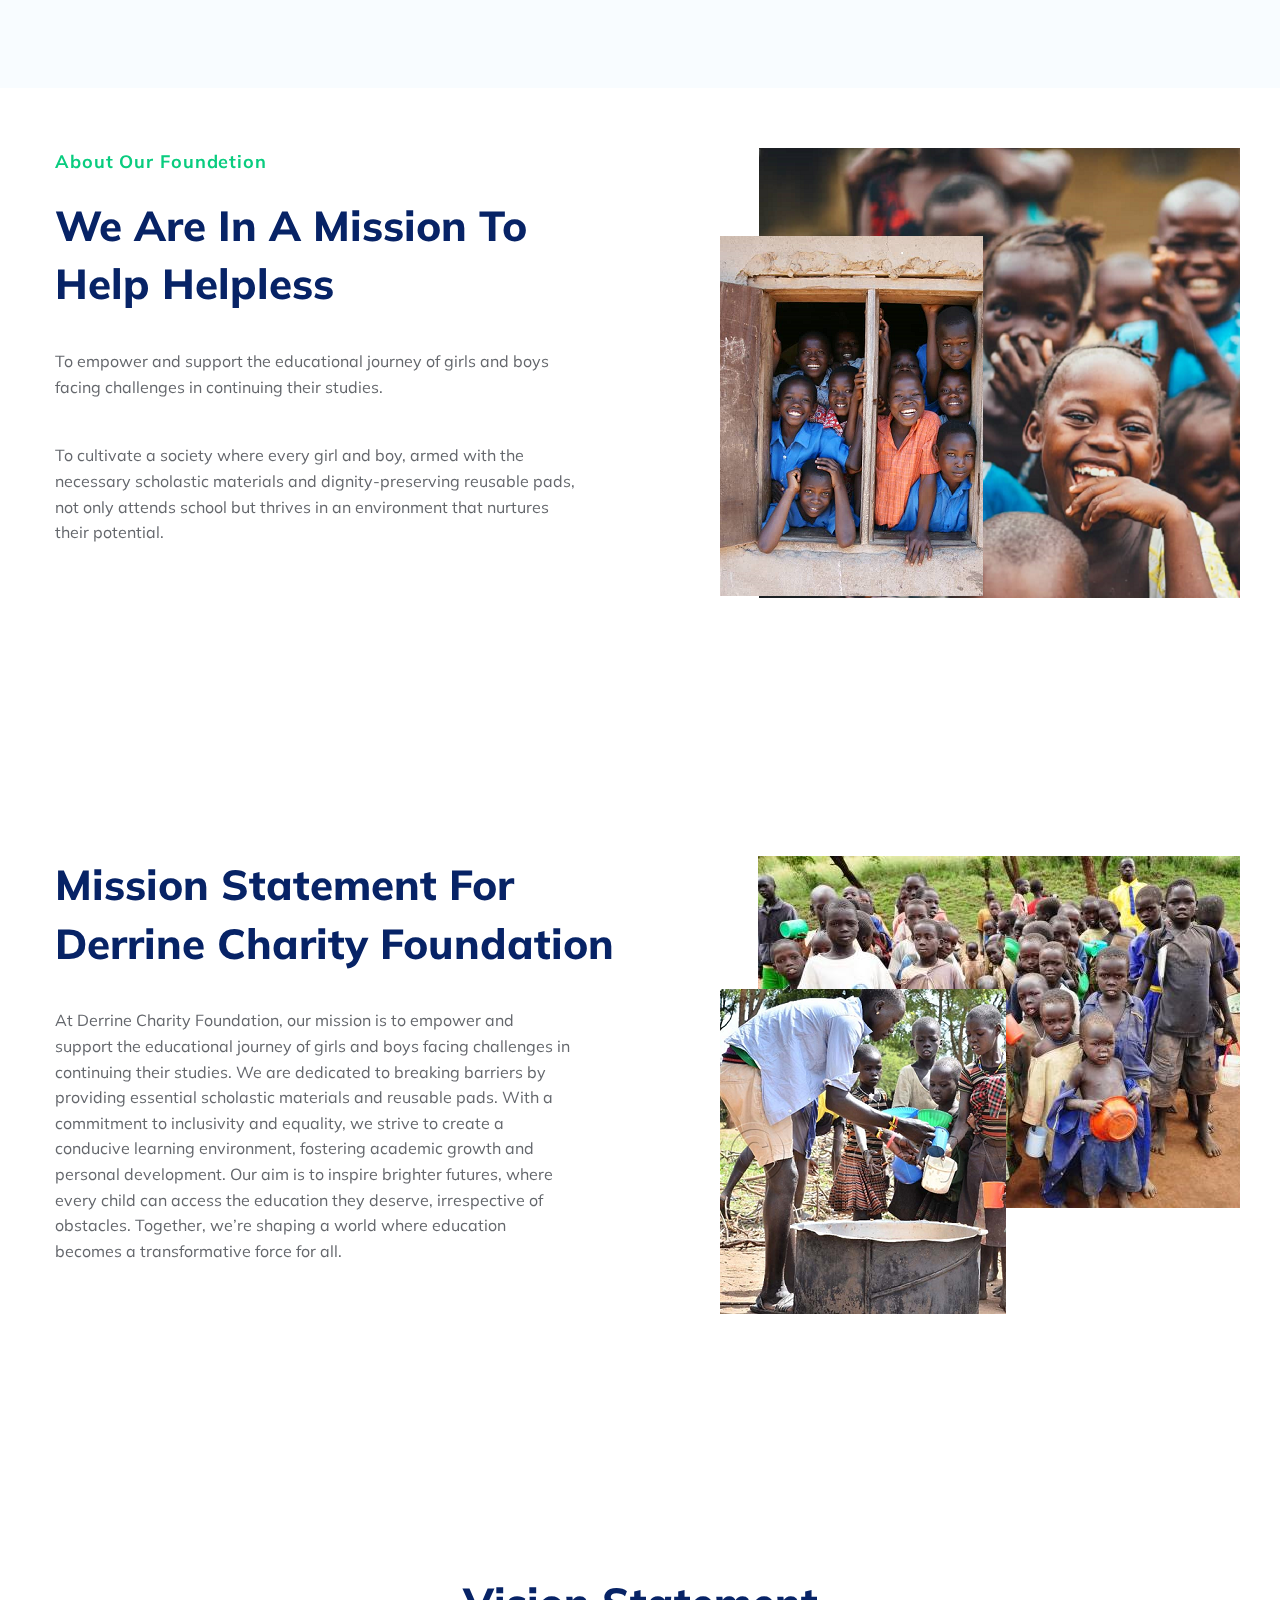
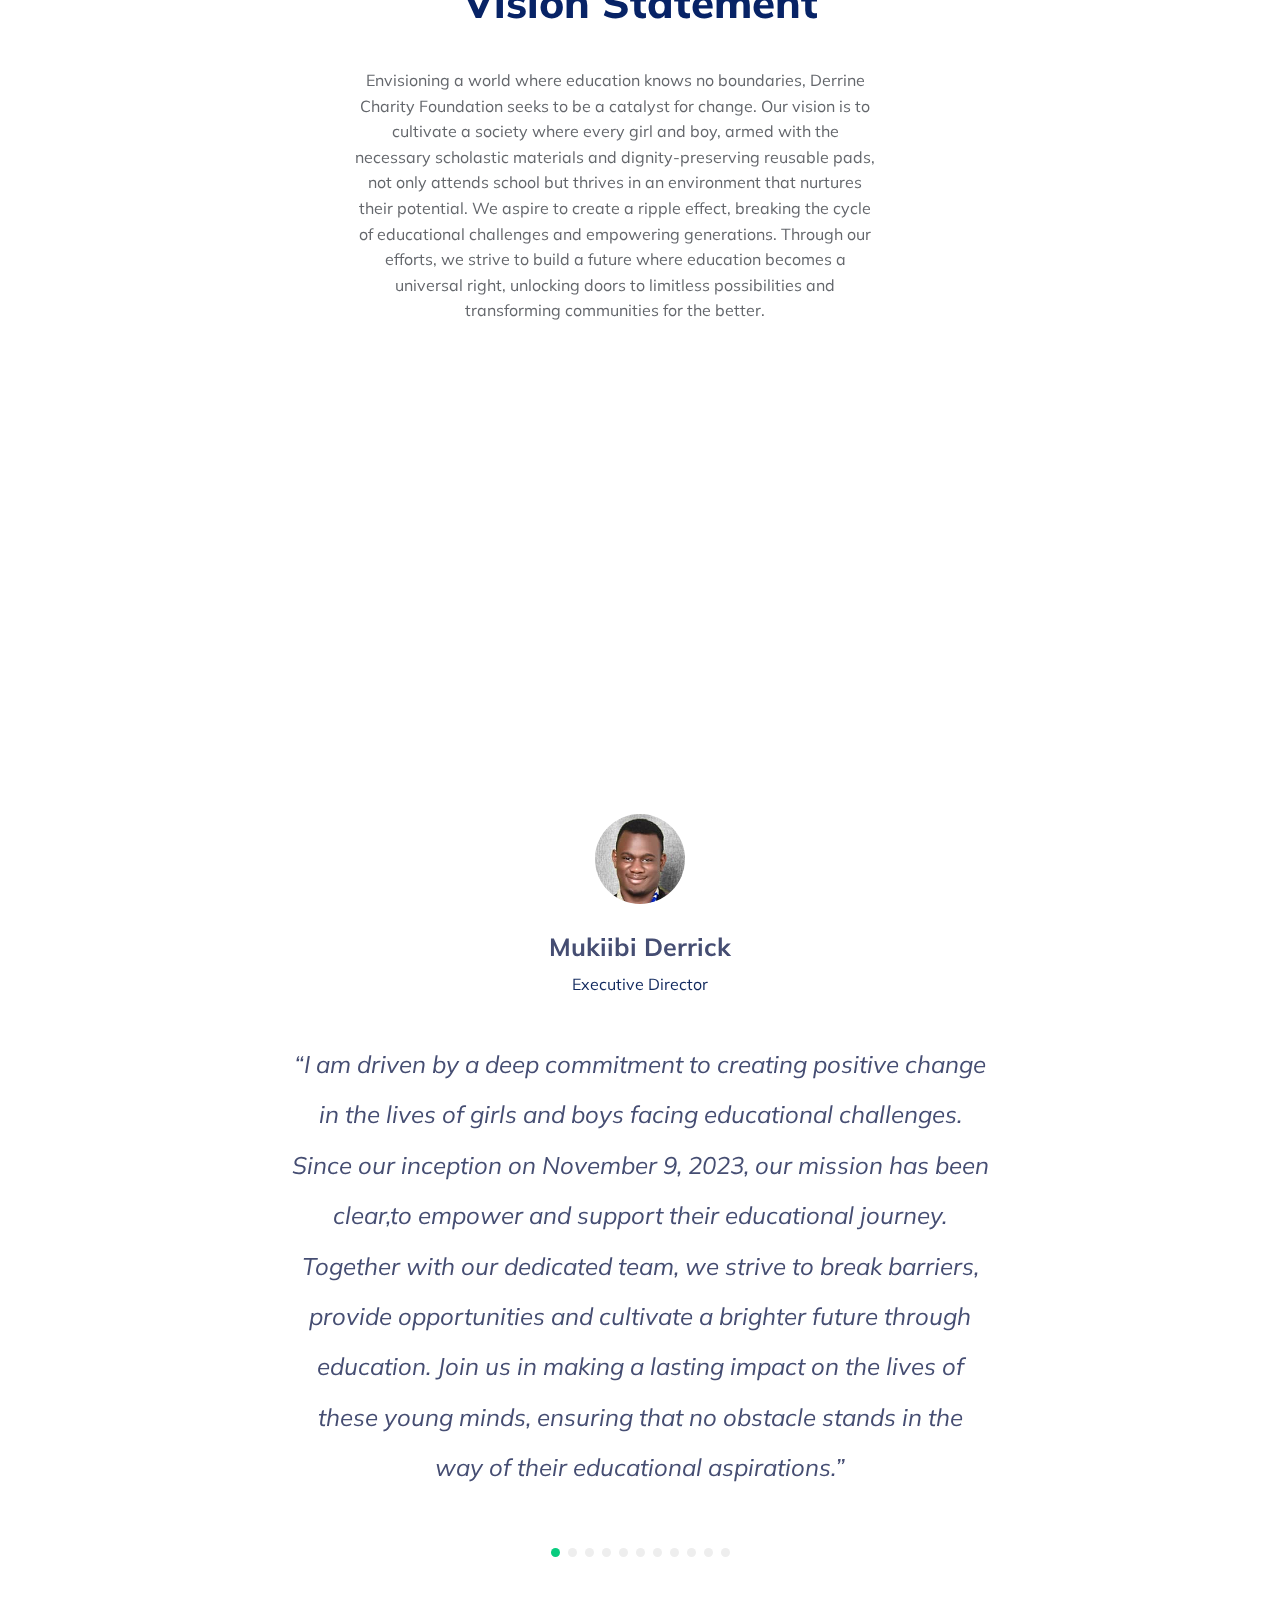
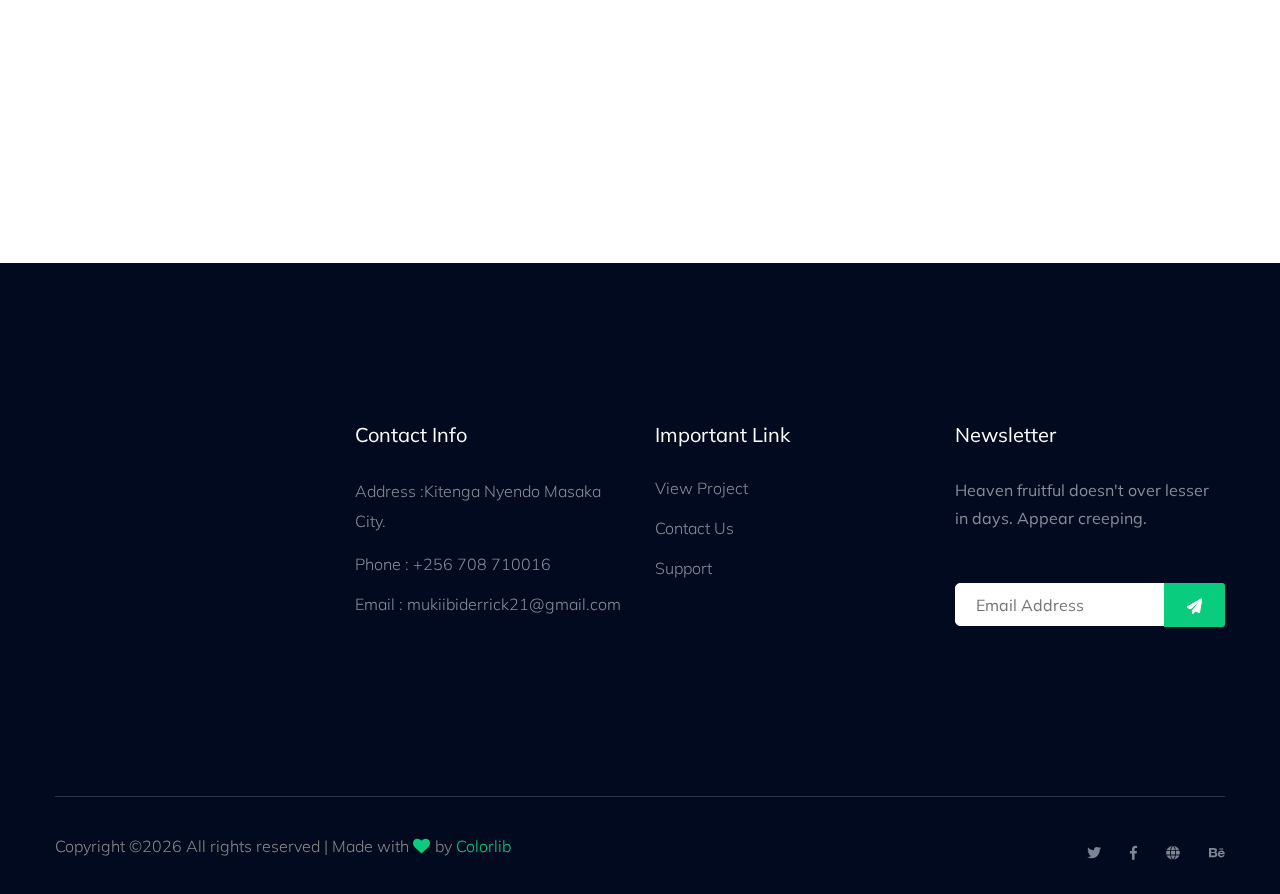
==== commit ce3d7d8b: "editted the slick autoplay" ====
--- a/about.html
+++ b/about.html
@@ -6,7 +6,7 @@
     <title>Derrine Charity Foundation</title>
     <meta name="description" content="">
     <meta name="viewport" content="width=device-width, initial-scale=1">
-    <link rel="manifest" href="site.webmanifest">
+    <!-- <link rel="manifest" href="site.webmanifest"> -->
     <link rel="shortcut icon" type="image/x-icon" href="assets/img/favicon.ico">
 
 	<!-- CSS here -->
@@ -300,7 +300,7 @@
                     <!-- Testimonial contents -->
                     <div class="row d-flex justify-content-center">
                         <div class="col-xl-8 col-lg-8 col-md-10">
-                            <div class="h1-testimonial-active dot-style">
+                            <div class=" dot-style autoplay">
                                 <!-- Single Testimonial -->
                                 <div class="single-testimonial text-center">
                                     <div class="testimonial-caption ">
@@ -623,6 +623,17 @@
     <!-- Jquery Slick , Owl-Carousel Plugins -->
     <script src="./assets/js/owl.carousel.min.js"></script>
     <script src="./assets/js/slick.min.js"></script>
+    <script>
+        $('.autoplay').slick({
+   slidesToShow: 1,
+   slidesToScroll: 1,
+   autoplay: true,
+   autoplaySpeed: 3000,
+   arrows: false,
+   dots: true
+ 
+ });
+       </script>
     <!-- One Page, Animated-HeadLin -->
     <script src="./assets/js/wow.min.js"></script>
     <script src="./assets/js/animated.headline.js"></script>
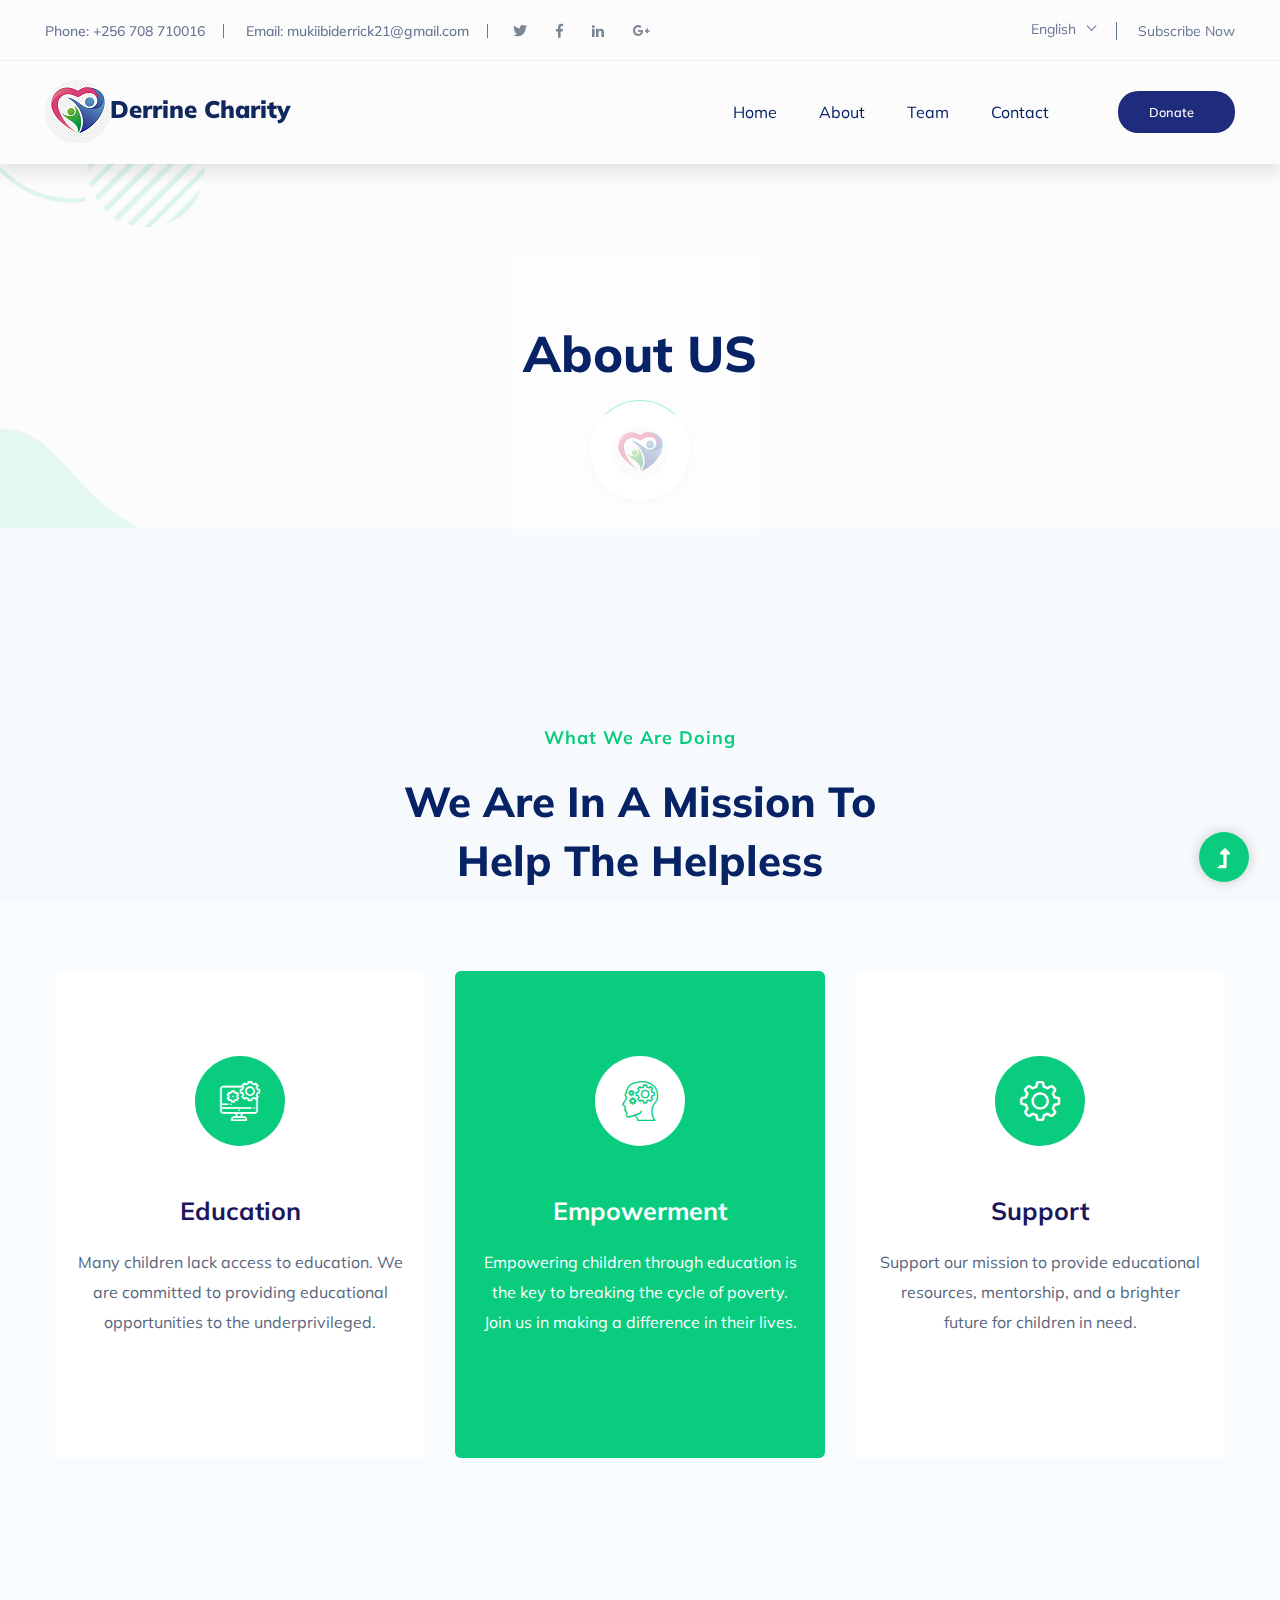
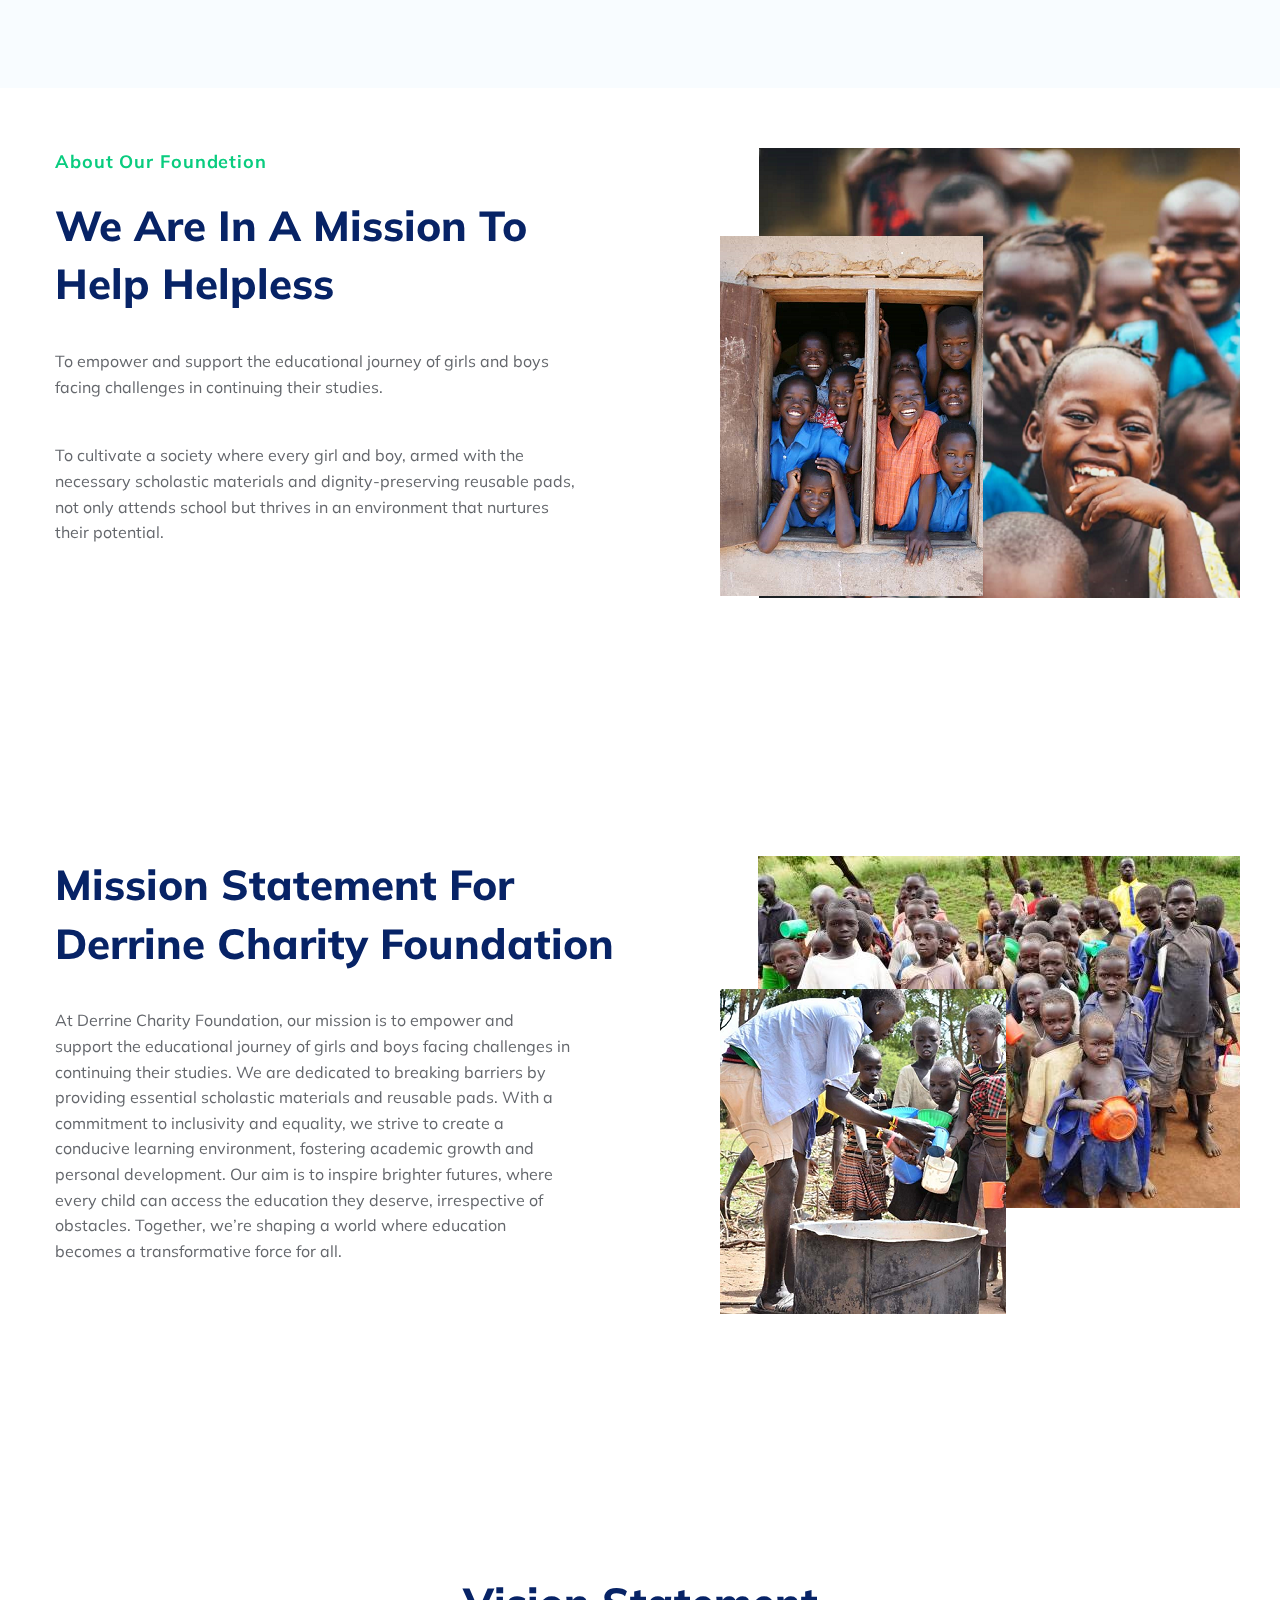
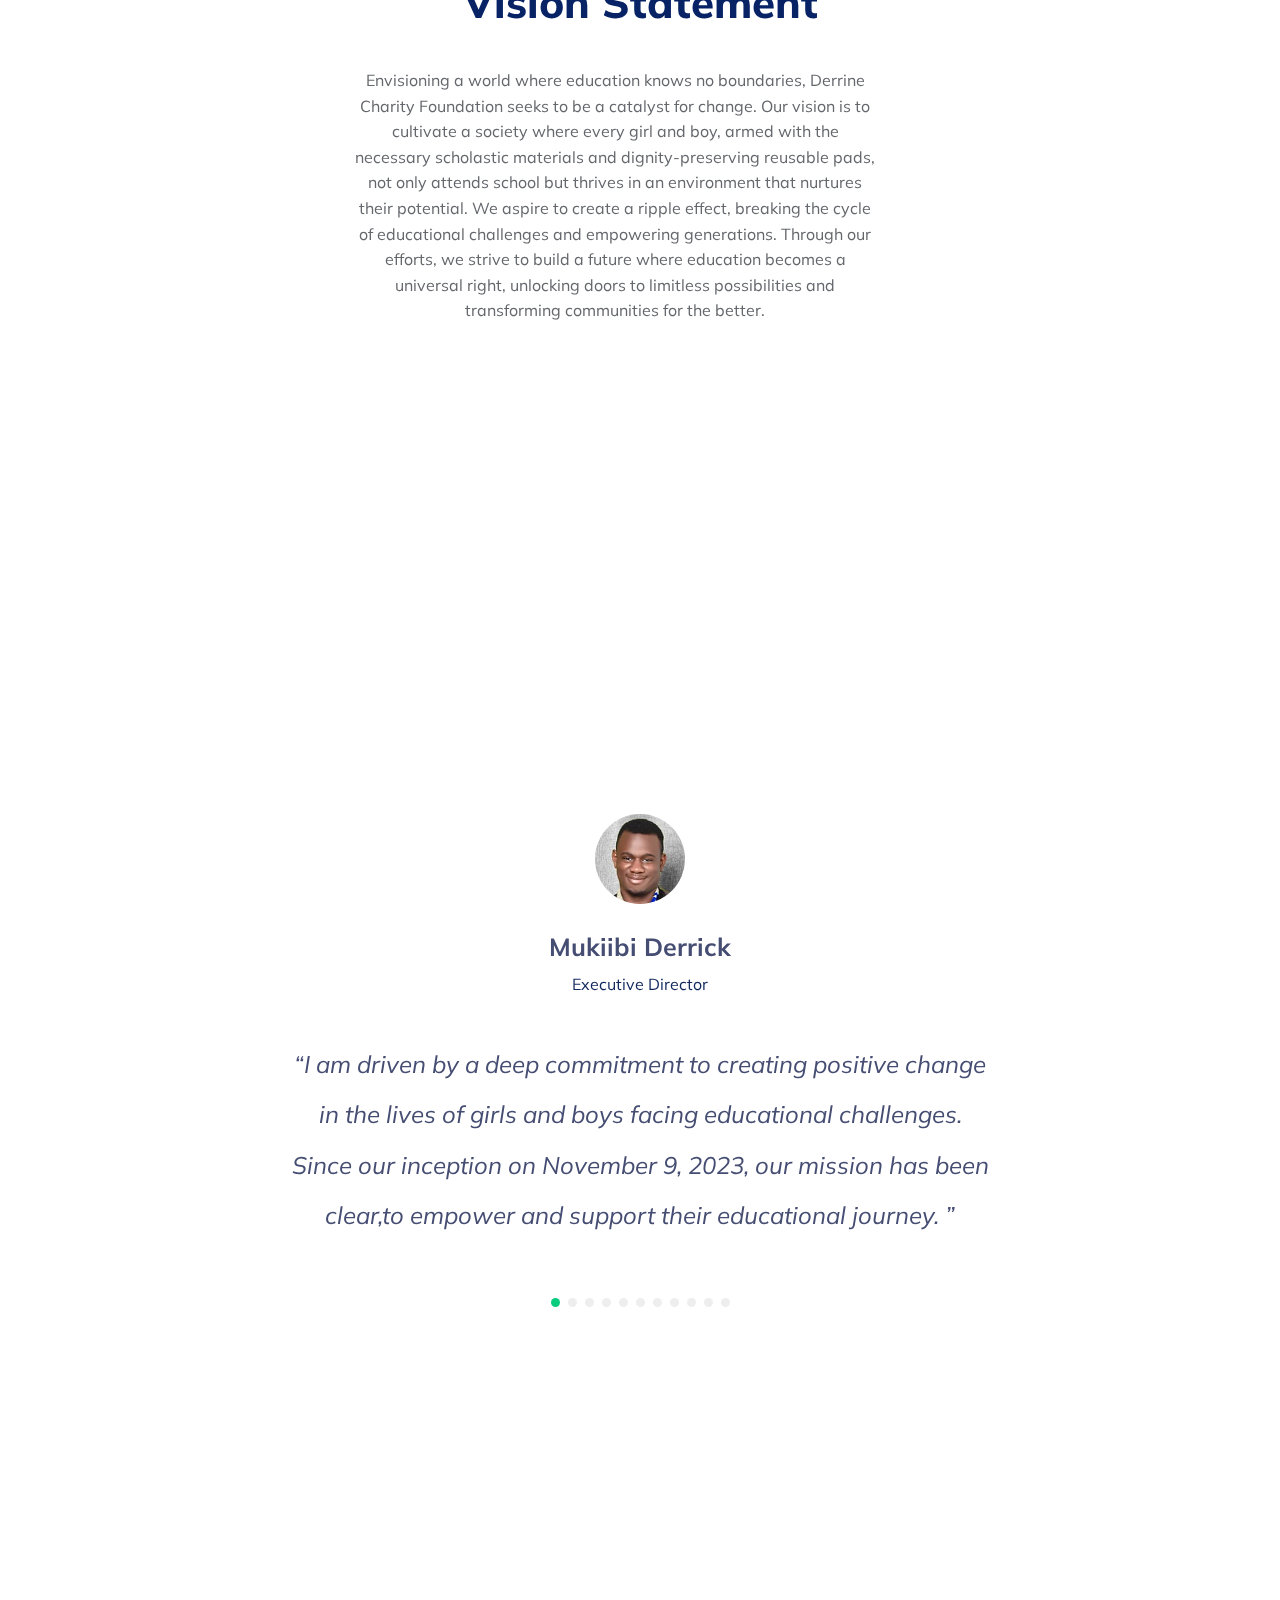
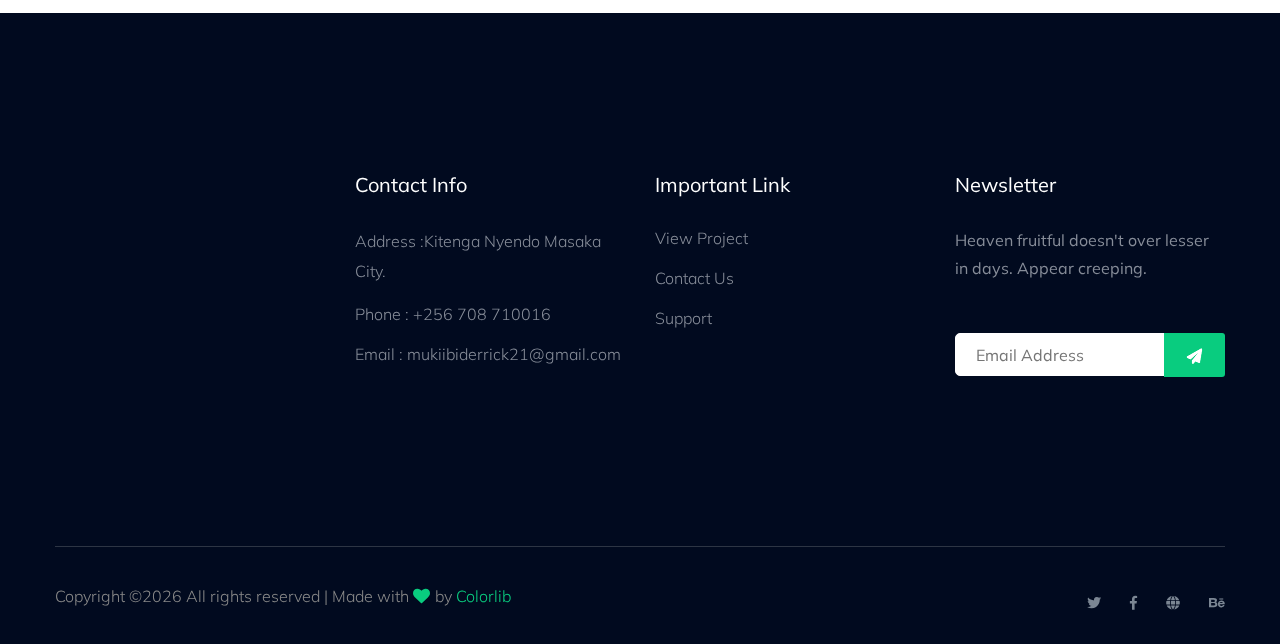
==== commit 586c8f6a: "editted" ====
--- a/about.html
+++ b/about.html
@@ -315,9 +315,10 @@
                                         <div class="testimonial-top-cap">
                                             <p>“I am driven by a deep commitment to creating positive change in the lives of girls and boys facing educational challenges. Since our inception on November 9, 2023, 
                                                 our mission has been clear,to empower and support their educational journey. 
-                                                Together with our dedicated team, we strive to break barriers, provide opportunities and cultivate a brighter future through education. 
+                                                ”</p>
+                                                <!-- Together with our dedicated team, we strive to break barriers, provide opportunities and cultivate a brighter future through education. 
                                                 Join us in making a lasting impact on the lives of these young minds,
-                                                 ensuring that no obstacle stands in the way of their educational aspirations.”</p>
+                                                 ensuring that no obstacle stands in the way of their educational aspirations. -->
                                         </div>
                                     </div>
                                 </div>
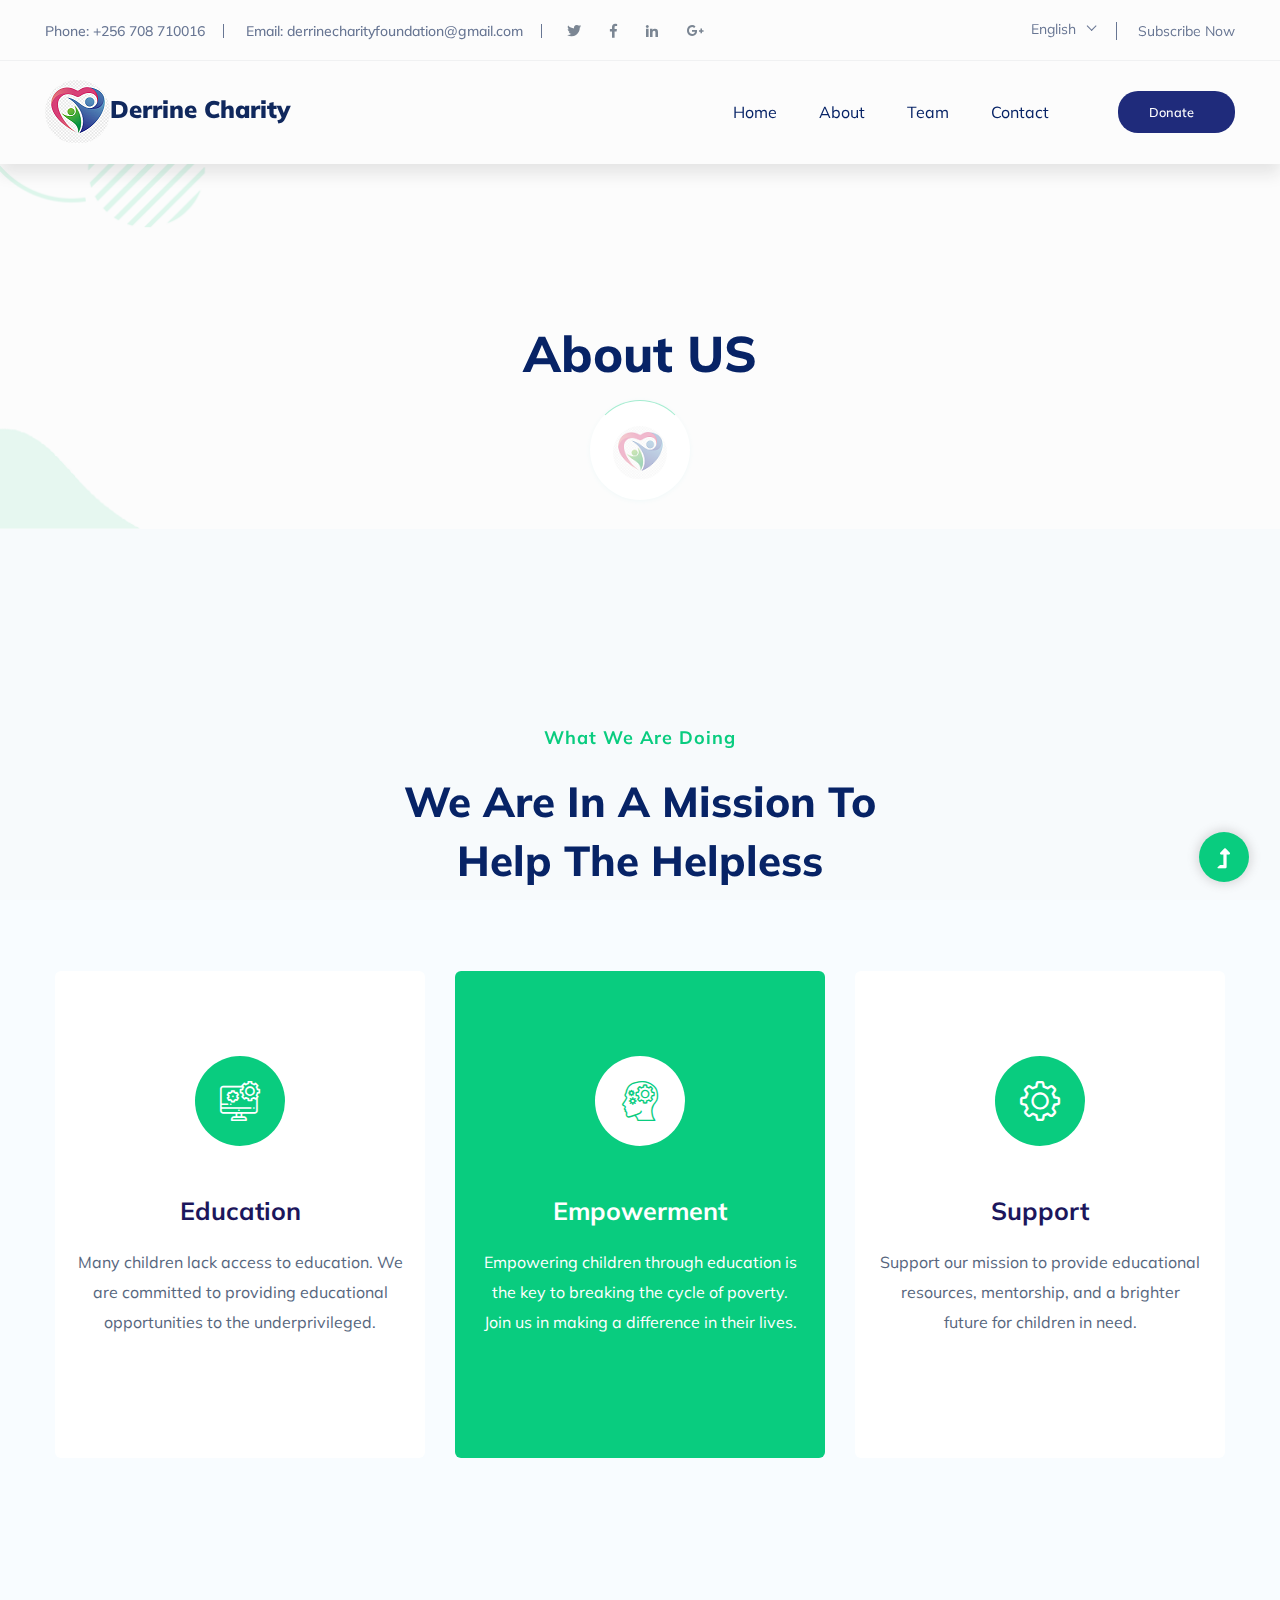
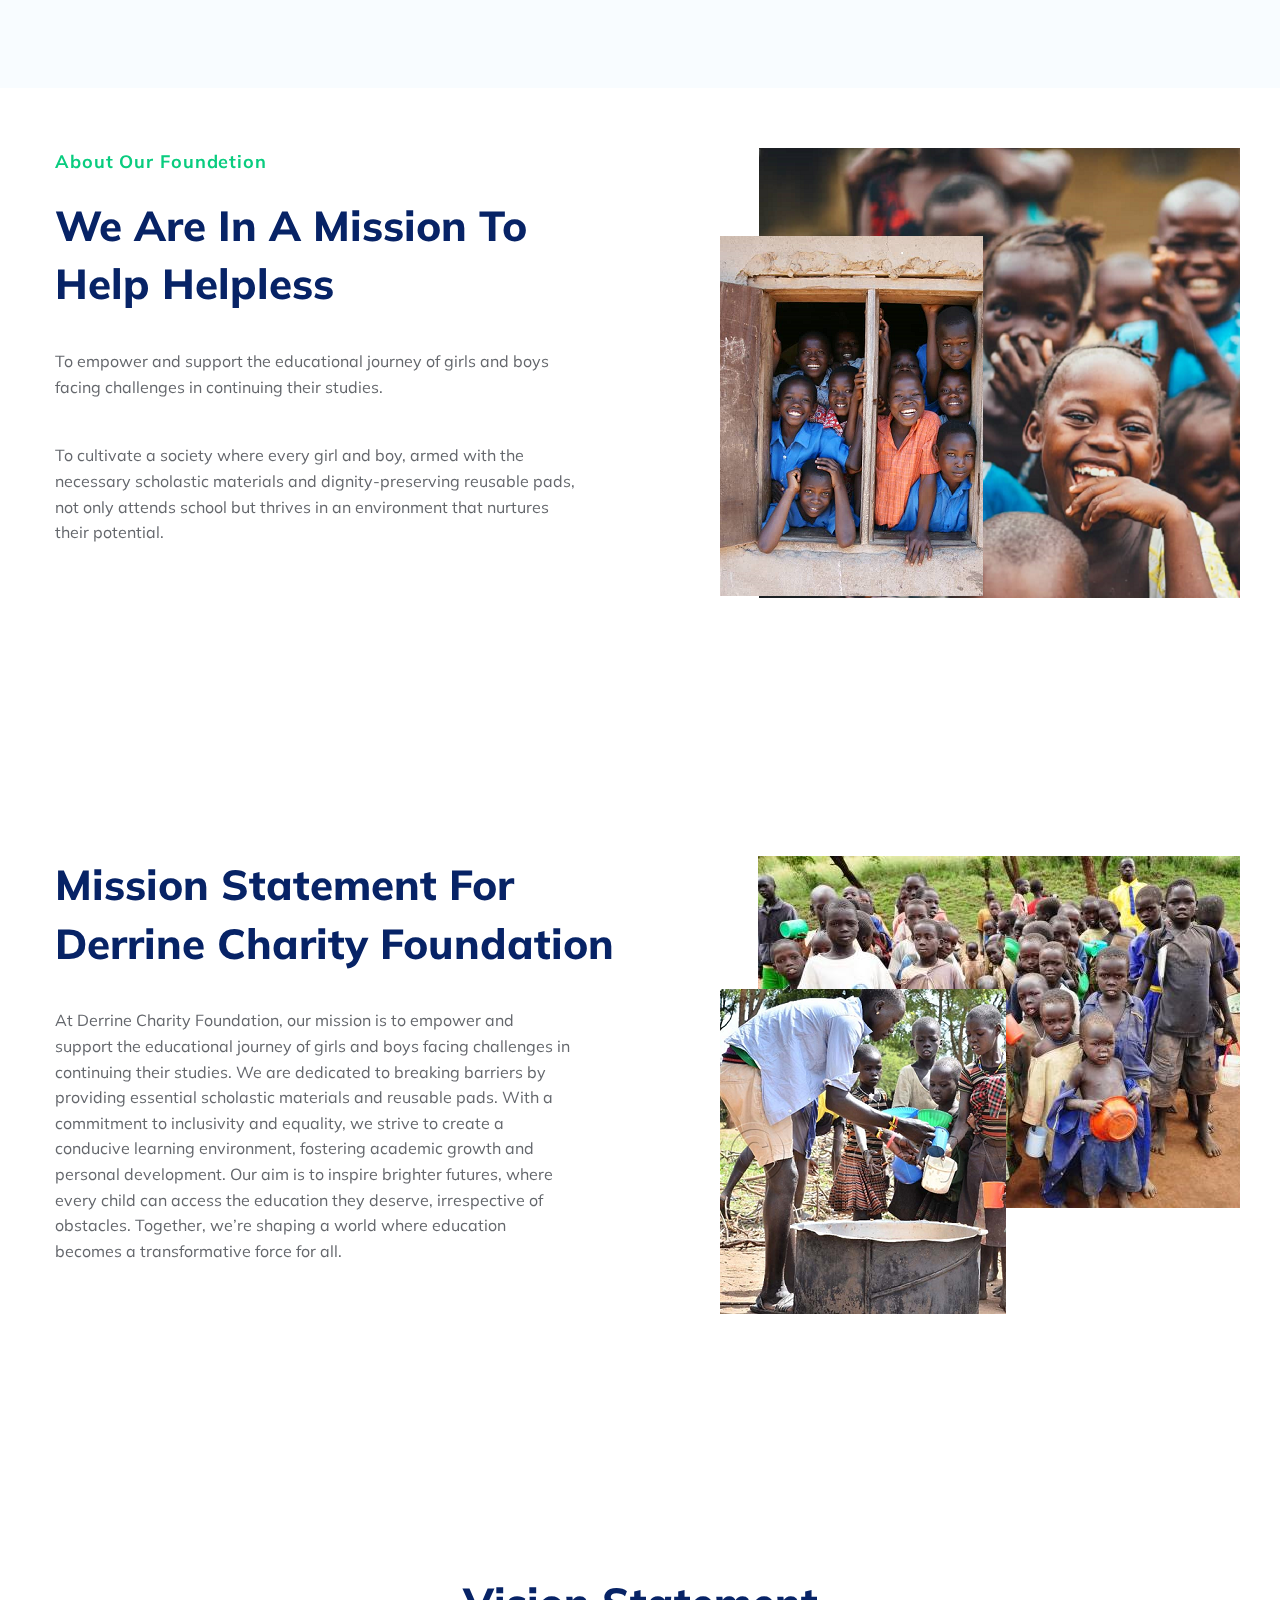
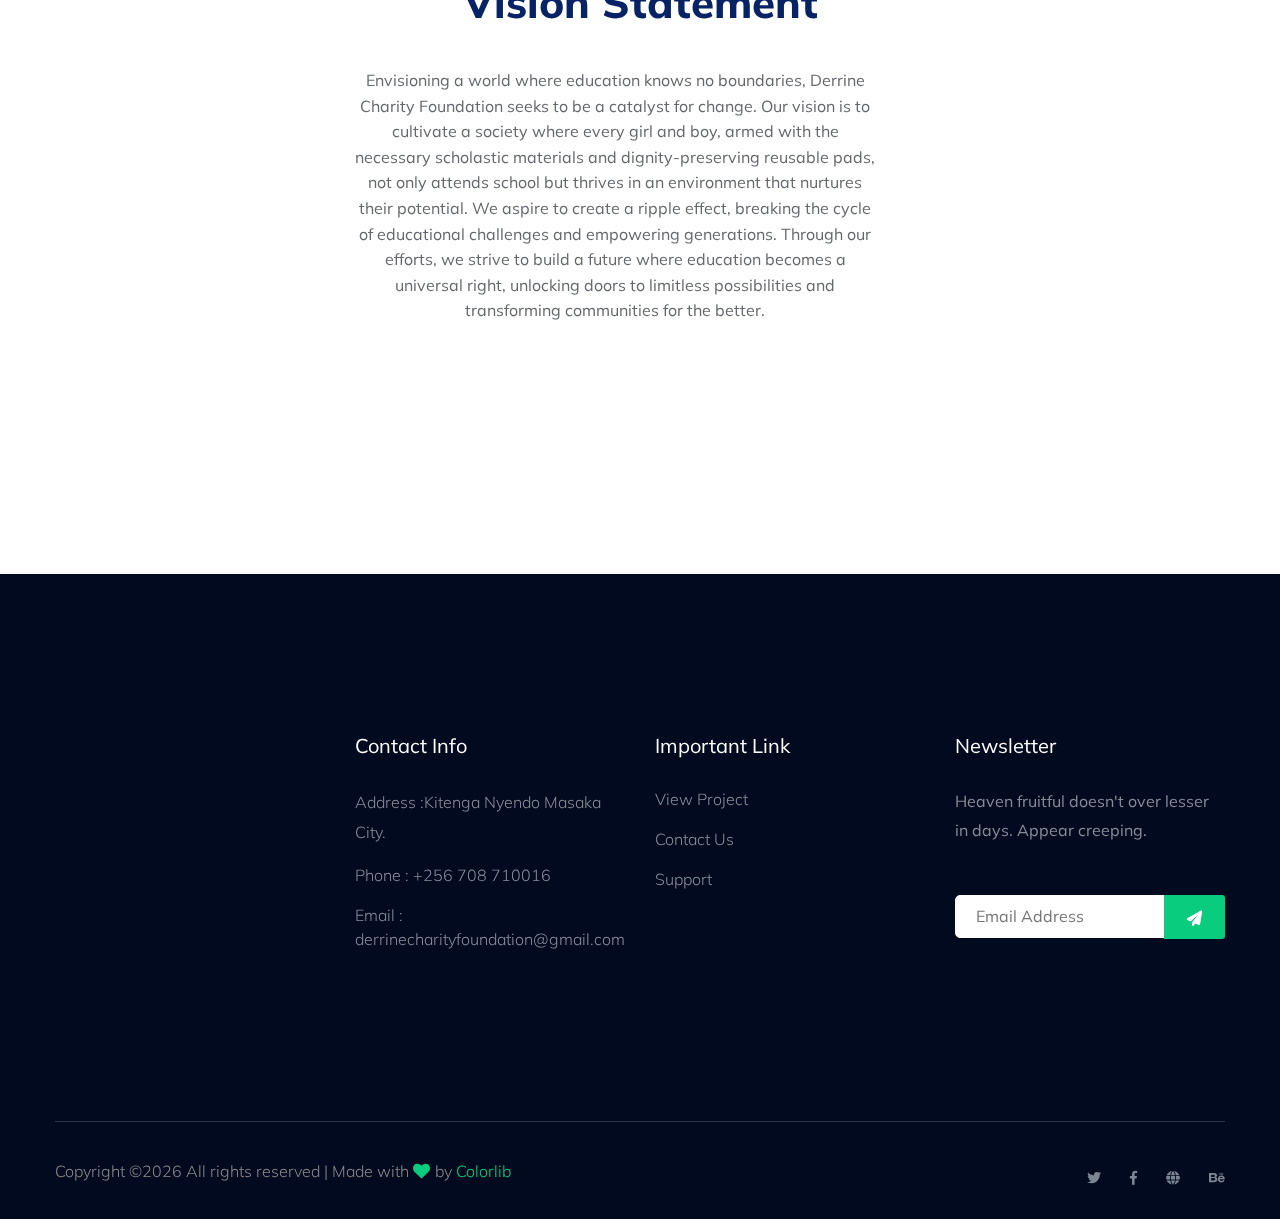
==== commit b98db558: "email changed" ====
--- a/about.html
+++ b/about.html
@@ -50,7 +50,7 @@
                                 <div class="header-info-left d-flex">
                                     <ul>     
                                         <li>Phone: +256 708 710016</li>
-                                        <li>Email: mukiibiderrick21@gmail.com</li>
+                                        <li>Email: derrinecharityfoundation@gmail.com</li>
                                     </ul>
                                     <div class="header-social">    
                                         <ul>
@@ -292,217 +292,7 @@
     </section>
     <!-- About Law End-->
     <!-- Want To work -->
-    <div class="testimonial-area testimonial-padding mtop">
-        <div class="container">
-            <!-- Testimonial contents -->
-            <div class="testimonial-area testimonial-padding">
-                <div class="container">
-                    <!-- Testimonial contents -->
-                    <div class="row d-flex justify-content-center">
-                        <div class="col-xl-8 col-lg-8 col-md-10">
-                            <div class=" dot-style autoplay">
-                                <!-- Single Testimonial -->
-                                <div class="single-testimonial text-center">
-                                    <div class="testimonial-caption ">
-                                        <!-- founder -->
-                                        <div class="testimonial-founder">
-                                            <div class="founder-img mb-40 ">
-                                                <img src="assets/img/gallery/derrick.png" class="rad">
-                                                <span>Mukiibi Derrick</span>
-                                                <p>Executive Director</p>
-                                            </div>
-                                        </div>
-                                        <div class="testimonial-top-cap">
-                                            <p>“I am driven by a deep commitment to creating positive change in the lives of girls and boys facing educational challenges. Since our inception on November 9, 2023, 
-                                                our mission has been clear,to empower and support their educational journey. 
-                                                ”</p>
-                                                <!-- Together with our dedicated team, we strive to break barriers, provide opportunities and cultivate a brighter future through education. 
-                                                Join us in making a lasting impact on the lives of these young minds,
-                                                 ensuring that no obstacle stands in the way of their educational aspirations. -->
-                                        </div>
-                                    </div>
-                                </div>
-                                <!-- Single Testimonial -->
-                                <div class="single-testimonial text-center">
-                                    <div class="testimonial-caption ">
-                                        <!-- founder -->
-                                        <div class="testimonial-founder">
-                                            <div class="founder-img mb-40 ">
-                                                <img src="assets/img/gallery/caroline.png" class="rad" alt="">
-                                                <span>Nabuunya Caroline</span>
-                                                <p>Finance Manager</p>
-                                            </div>
-                                        </div>
-                                        <div class="testimonial-top-cap">
-                                            <p>“Managing finances is not just about numbers; it's about making every penny count for the betterment of our community. Together, let's build a financially sustainable future.”</p>
-                                        </div>
-                                    </div>
-                                </div>
-                                <!-- Single Testimonial -->
-                                <div class="single-testimonial text-center">
-                                    <div class="testimonial-caption ">
-                                        <!-- founder -->
-                                        <div class="testimonial-founder">
-                                            <div class="founder-img mb-40">
-                                                <img src="assets/img/gallery/flavia.jpg "class="rad"  alt="">
-                                                <span>Namuddu Flavia</span>
-                                                <p>Secretary</p>
-                                            </div>
-                                        </div>
-                                        <div class="testimonial-top-cap">
-                                            <p>“As a secretary, I ensure smooth communication and organization. Let's work together to create a positive impact and lasting change in the lives of those we serve.”</p>
-                                        </div>
-                                    </div>
-                                </div>
-                                 <!-- Single Testimonial -->
-                                 <div class="single-testimonial text-center">
-                                    <div class="testimonial-caption ">
-                                        <!-- founder -->
-                                        <div class="testimonial-founder">
-                                            <div class="founder-img mb-40">
-                                                <img src="assets/img/gallery/christine.png "class="rad"  alt="">
-                                                <span>Nakazibwe Christine</span>
-                                                <p>Administrative Co-ordinator</p>
-                                            </div>
-                                        </div>
-                                        <div class="testimonial-top-cap">
-                                            <p>“In my role, I strive for efficient and effective administrative processes. Together, let's build a strong foundation for our organization's success.”</p>
-                                        </div>
-                                    </div>
-                                </div>
-                                  <!-- Single Testimonial -->
-                                  <div class="single-testimonial text-center">
-                                    <div class="testimonial-caption ">
-                                        <!-- founder -->
-                                        <div class="testimonial-founder">
-                                            <div class="founder-img mb-40">
-                                                <img src="assets/img/gallery/funds.png "class="rad"  alt="">
-                                                <span>Dungu Lawrence Rodgers</span>
-                                                <p>Fundraising Co-ordinator</p>
-                                            </div>
-                                        </div>
-                                        <div class="testimonial-top-cap">
-                                            <p>“As the Fundraising Coordinator, I am passionate about connecting donors with impactful projects. Let's join hands to make a difference in the lives of those in need.”</p>
-                                        </div>
-                                    </div>
-                                </div>
-                                  <!-- Single Testimonial -->
-                                  <div class="single-testimonial text-center">
-                                    <div class="testimonial-caption ">
-                                        <!-- founder -->
-                                        <div class="testimonial-founder">
-                                            <div class="founder-img mb-40">
-                                                <img src="assets/img/gallery/operations.png "class="rad"  alt="">
-                                                <span>Mathias Siligi Makoba</span>
-                                                <p>Operations Manager</p>
-                                            </div>
-                                        </div>
-                                        <div class="testimonial-top-cap">
-                                            <p>“I am at an age where I just want to be fit and healthy our bodies are our responsibility! So start caring for your body and it will care for you. Eat clean it will care for you and workout hard.”</p>
-                                        </div>
-                                    </div>
-                                </div>
-                                <!-- Single Testimonial -->
-                          <div class="single-testimonial text-center">
-                            <div class="testimonial-caption ">
-                                <!-- founder -->
-                                <div class="testimonial-founder">
-                                    <div class="founder-img mb-40">
-                                        <img src="assets/img/gallery/kamu.png "class="rad"  alt="">
-                                        <span>Alex Kamu Kamu</span>
-                                        <p>Marketing manager</p>
-                                    </div>
-                                </div>
-                                <div class="testimonial-top-cap">
-                                    <p>“I am dedicated to creating impactful marketing strategies that
-                                         elevate our mission. Let's showcase the positive
-                                         change we can achieve together.”</p>
-                                </div>
-                            </div>
-                        </div>
-                        <!-- end single -->
-                         <!-- Single Testimonial -->
-                         <div class="single-testimonial text-center">
-                            <div class="testimonial-caption ">
-                                <!-- founder -->
-                                <div class="testimonial-founder">
-                                    <div class="founder-img mb-40">
-                                        <img src="assets/img/gallery/Anthony.png "class="rad"  alt="">
-                                        <span>Ssenyonyi Anthony Lule .R.</span>
-                                        <p>IT Specialist</p>
-                                    </div>
-                                </div>
-                                <div class="testimonial-top-cap">
-                                    <p>“ I ensure our technological infrastructure supports our mission seamlessly. 
-                                        Let's innovate and leverage technology for positive change.”</p>
-                                </div>
-                            </div>
-                        </div>
-                        <!-- end single -->
-                         <!-- Single Testimonial -->
-                         <div class="single-testimonial text-center">
-                            <div class="testimonial-caption ">
-                                <!-- founder -->
-                                <div class="testimonial-founder">
-                                    <div class="founder-img mb-40">
-                                        <img src="assets/img/gallery/nambe.png "class="rad"  alt="">
-                                        <span>Nabajimbwa Sheila</span>
-                                        <p>Communication specialist</p>
-                                    </div>
-                                </div>
-                                <div class="testimonial-top-cap">
-                                    <p>“Effective communication is key to our impact. 
-                                        As the Communication Specialist, I work to amplify our message and connect 
-                                        with our community for positive change.”</p>
-                                </div>
-                            </div>
-                        </div>
-                        <!-- end single -->
-                        <!-- Single Testimonial -->
-                        <div class="single-testimonial text-center">
-                            <div class="testimonial-caption ">
-                                <!-- founder -->
-                                <div class="testimonial-founder">
-                                    <div class="founder-img mb-40">
-                                        <img src="assets/img/gallery/chair.png "class="rad"  alt="">
-                                        <span>Nalwanga Hafusa</span>
-                                        <p>Chair Person</p>
-                                    </div>
-                                </div>
-                                <div class="testimonial-top-cap">
-                                    <p>“I am honored to lead our organization with a commitment to our mission. Let's inspire positive change and create a lasting impact.”</p>
-                                </div>
-                            </div>
-                        </div>
-                        <!-- end single -->
-                         <!-- Single Testimonial -->
-                         <div class="single-testimonial text-center">
-                            <div class="testimonial-caption ">
-                                <!-- founder -->
-                                <div class="testimonial-founder">
-                                    <div class="founder-img mb-40">
-                                        <img src="assets/img/gallery/alex.png "class="rad"  alt="">
-                                        <span>kasule Alex 
-                                        </span>
-                                        <p>Assistant Marketing Manager</p>
-                                    </div>
-                                </div>
-                                <div class="testimonial-top-cap">
-                                    <p>“I am passionate about supporting our marketing efforts to create meaningful connections. Let's work together to achieve our goals and make a positive impact.”</p>
-                                </div>
-                            </div>
-                        </div>
-                        <!-- end single -->
-                            </div>
-                        </div>
-                    </div>
-                </div>
-            </div>
-    <!-- Testimonial End -->
-
-    <!--? Count Down Start -->
-   
-    <!-- Count Down End -->
+
 
     </main>
     <footer>
@@ -531,7 +321,7 @@
                                             <p>Address :Kitenga Nyendo Masaka City.</p>
                                         </li>
                                         <li><a href="#">Phone : +256 708 710016</a></li>
-                                        <li><a href="#">Email : mukiibiderrick21@gmail.com</a></li>
+                                        <li><a href="#">Email : derrinecharityfoundation@gmail.com</a></li>
                                     </ul>
                                 </div>
 
